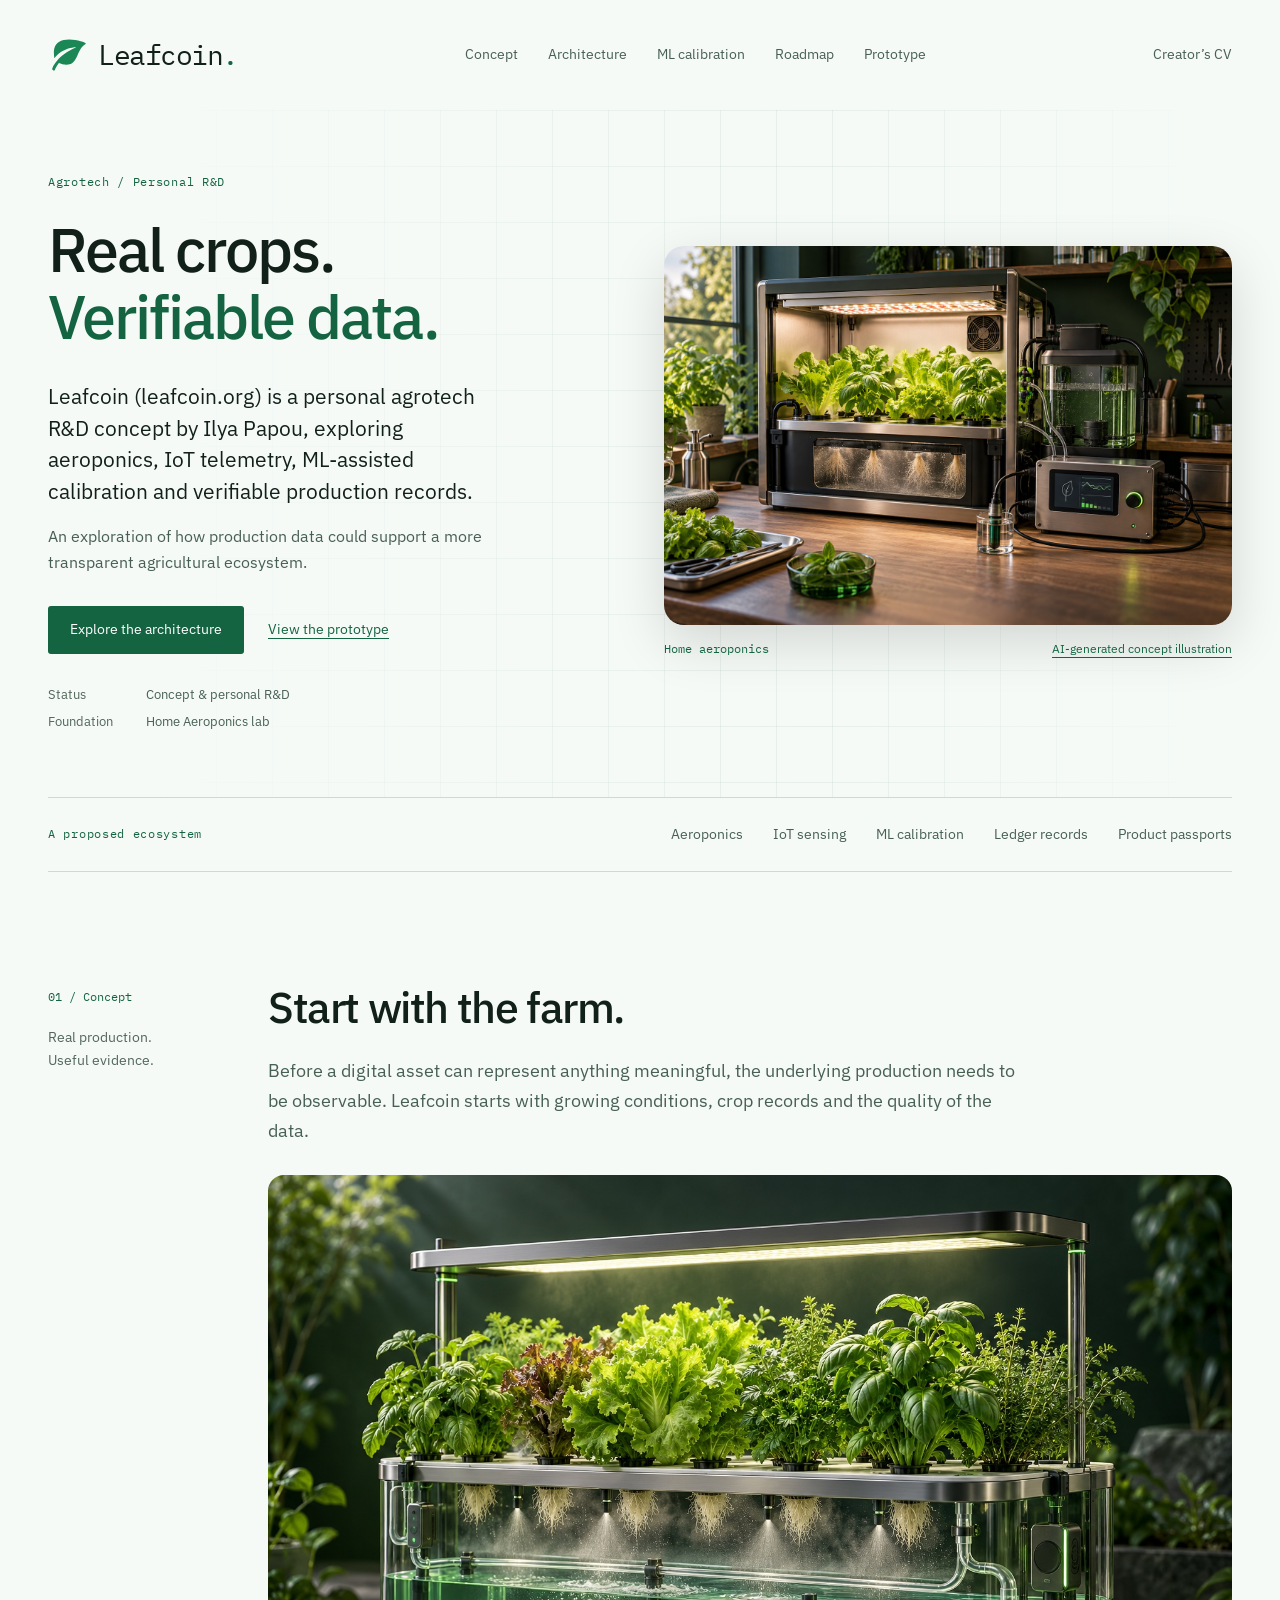
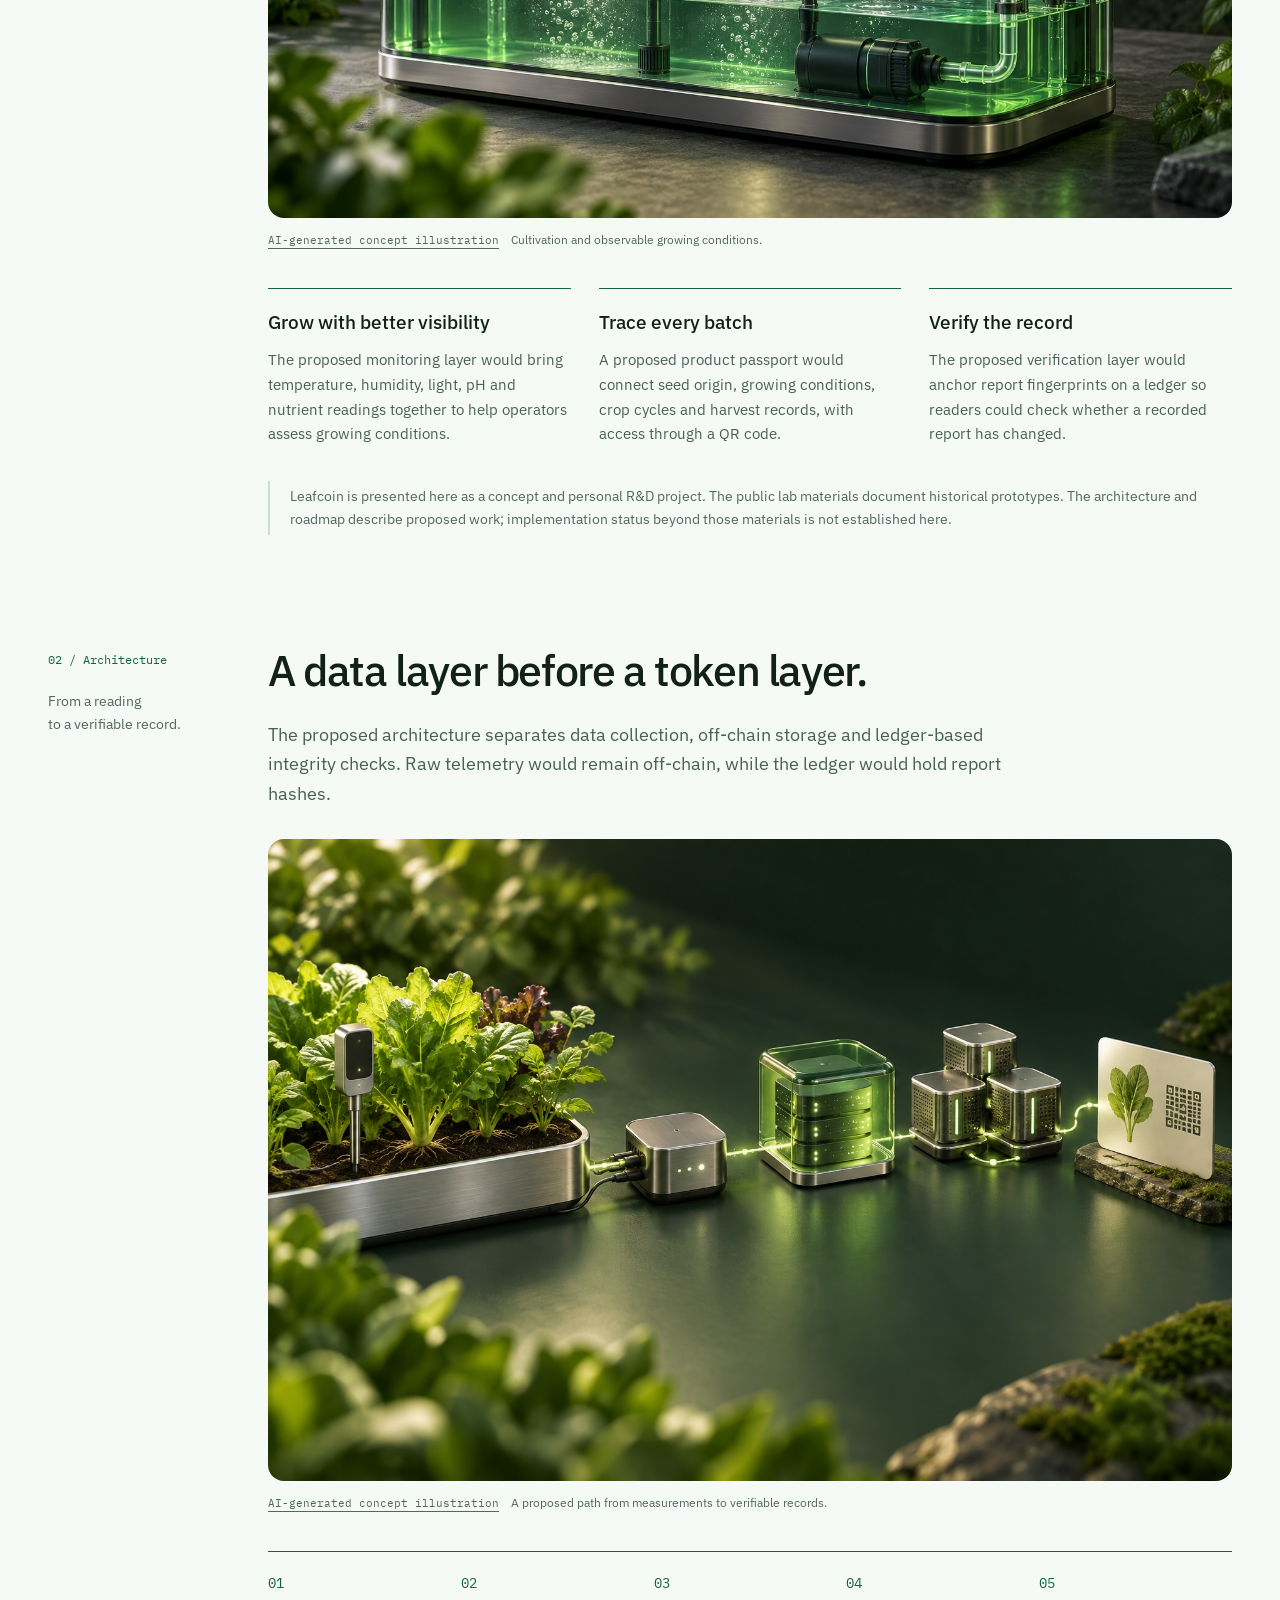
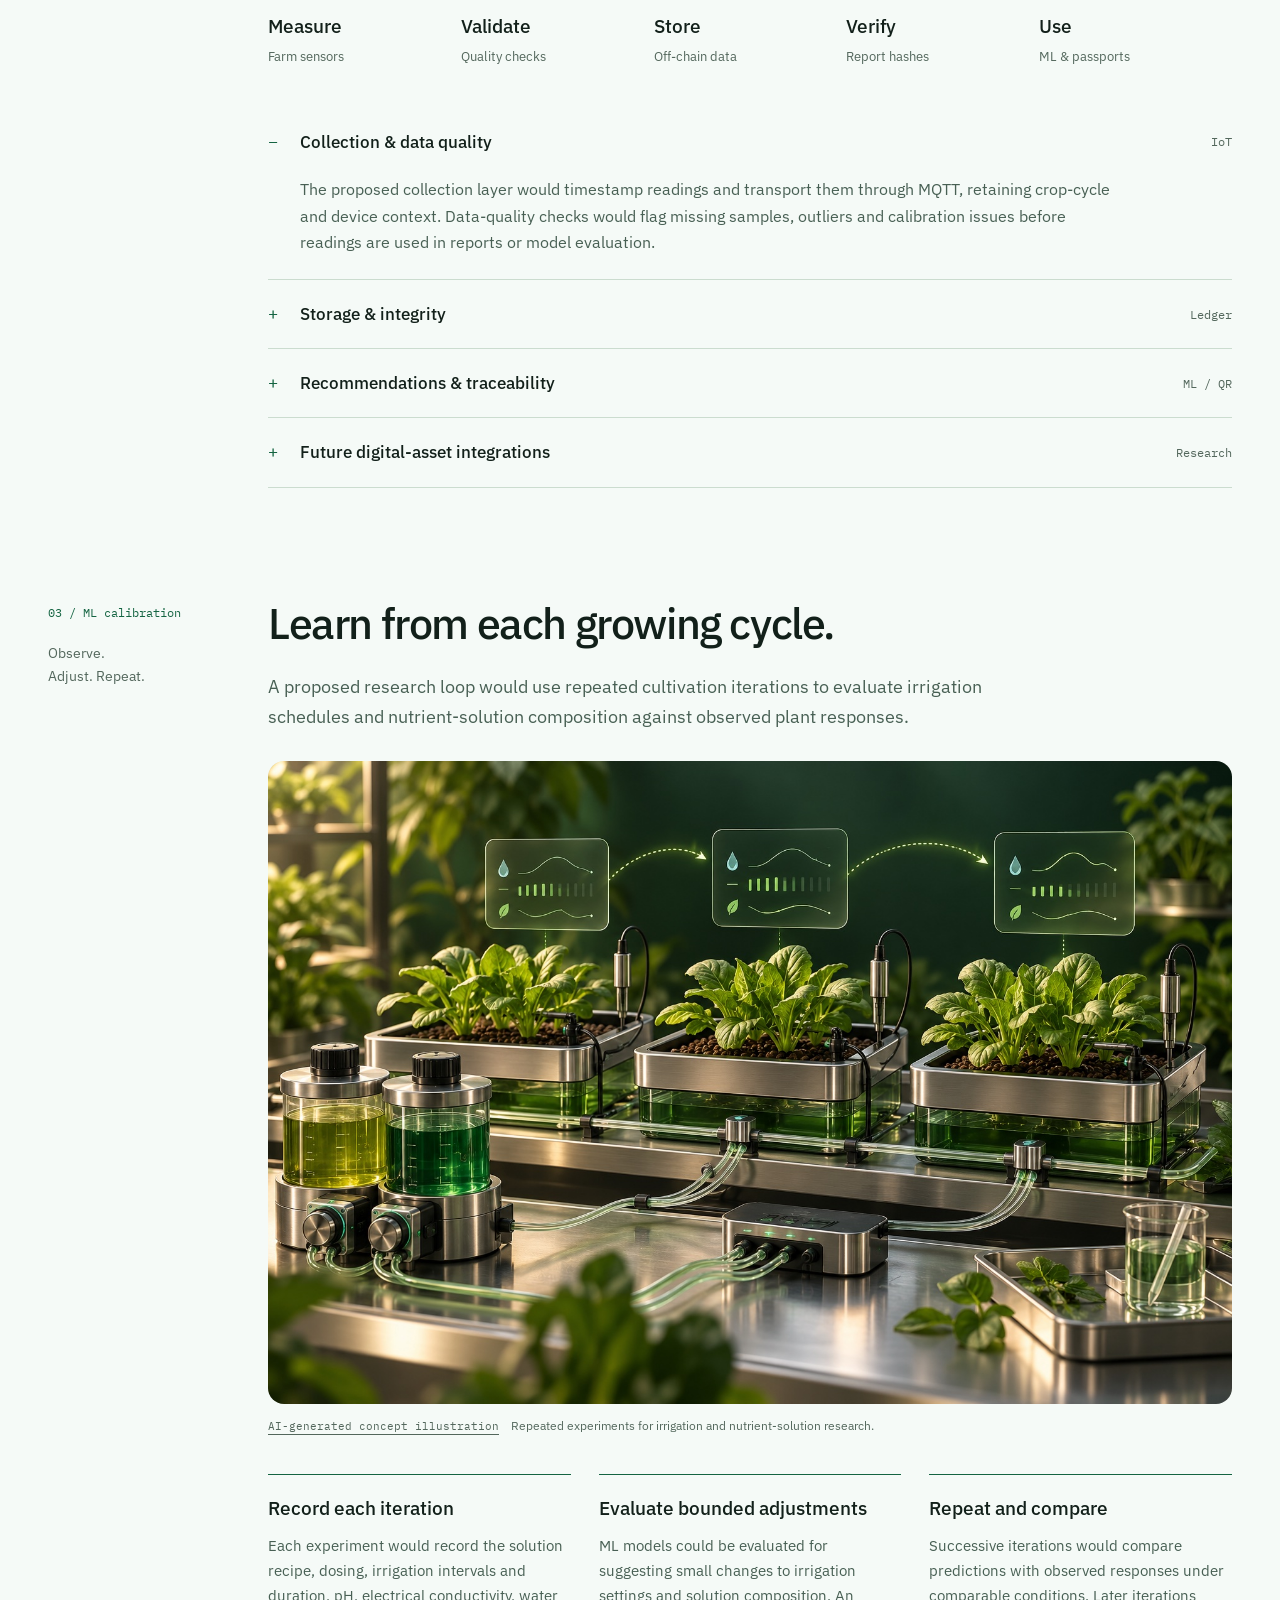
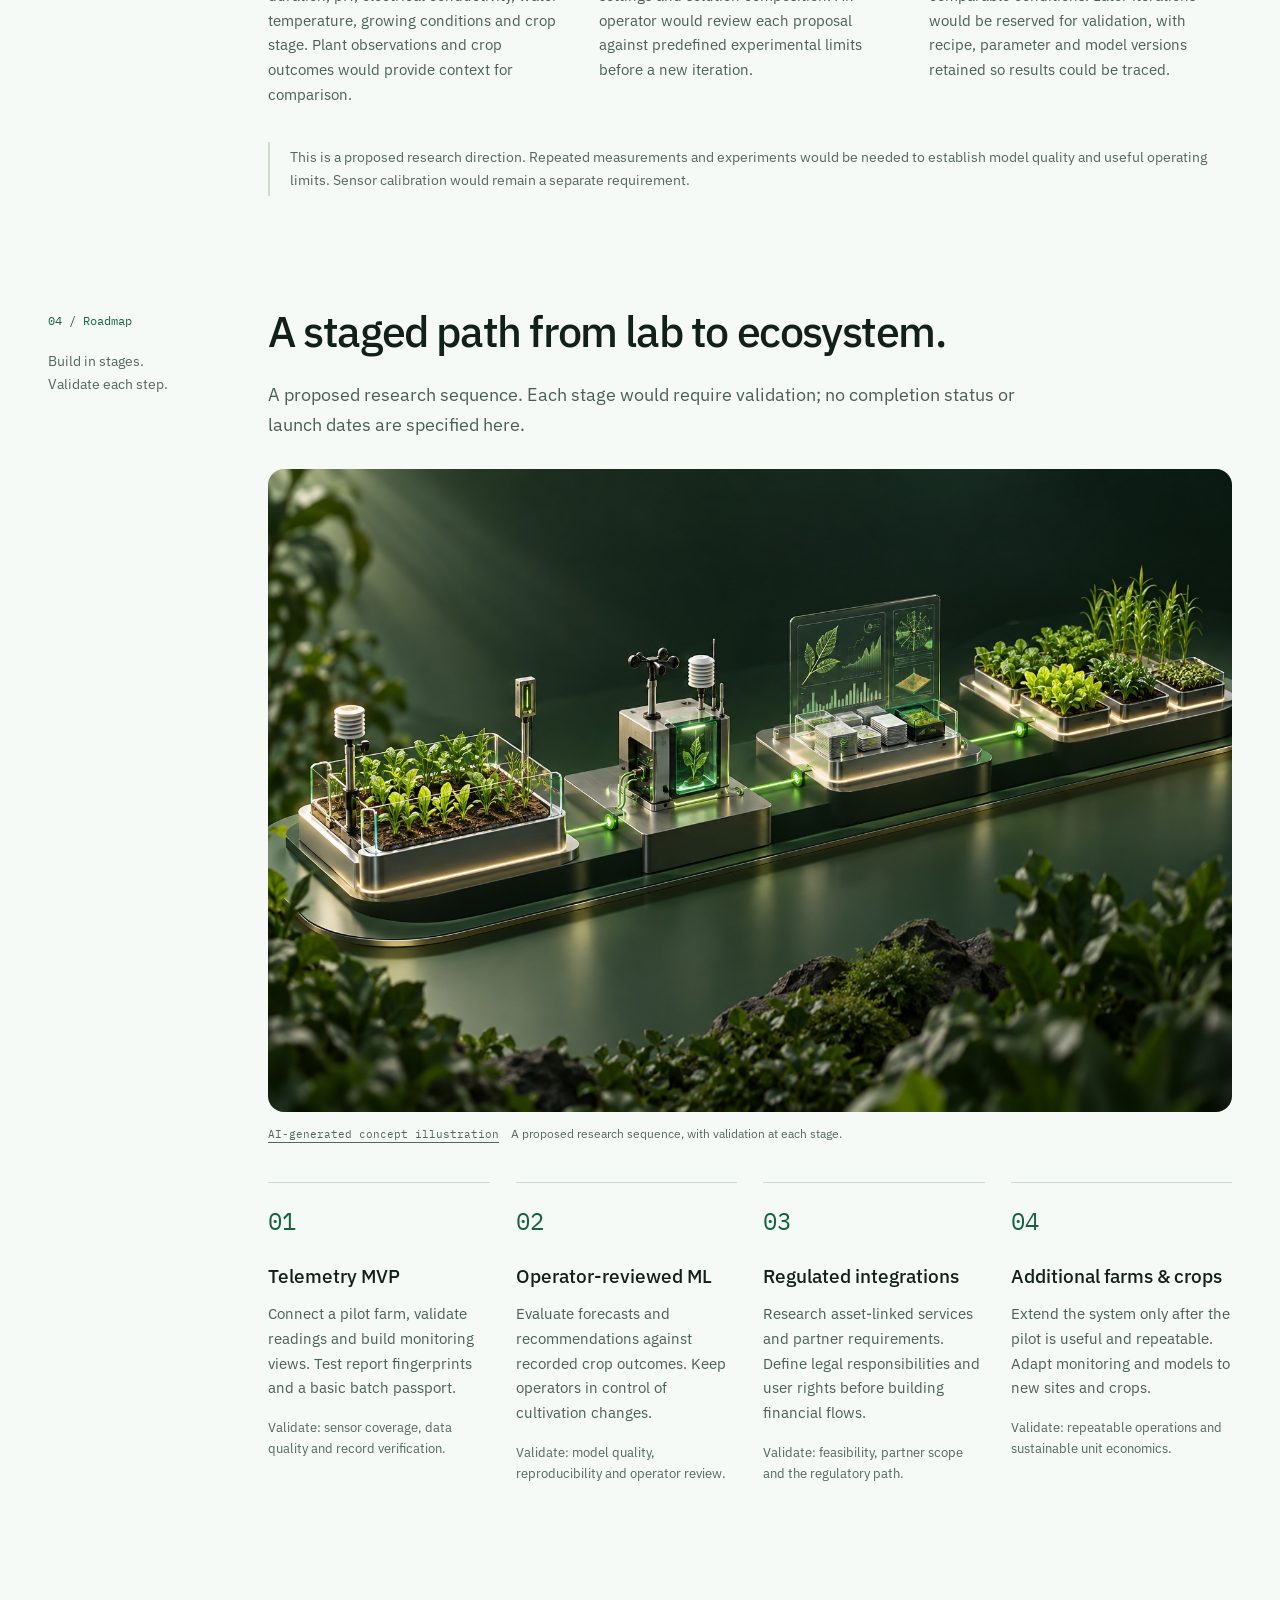
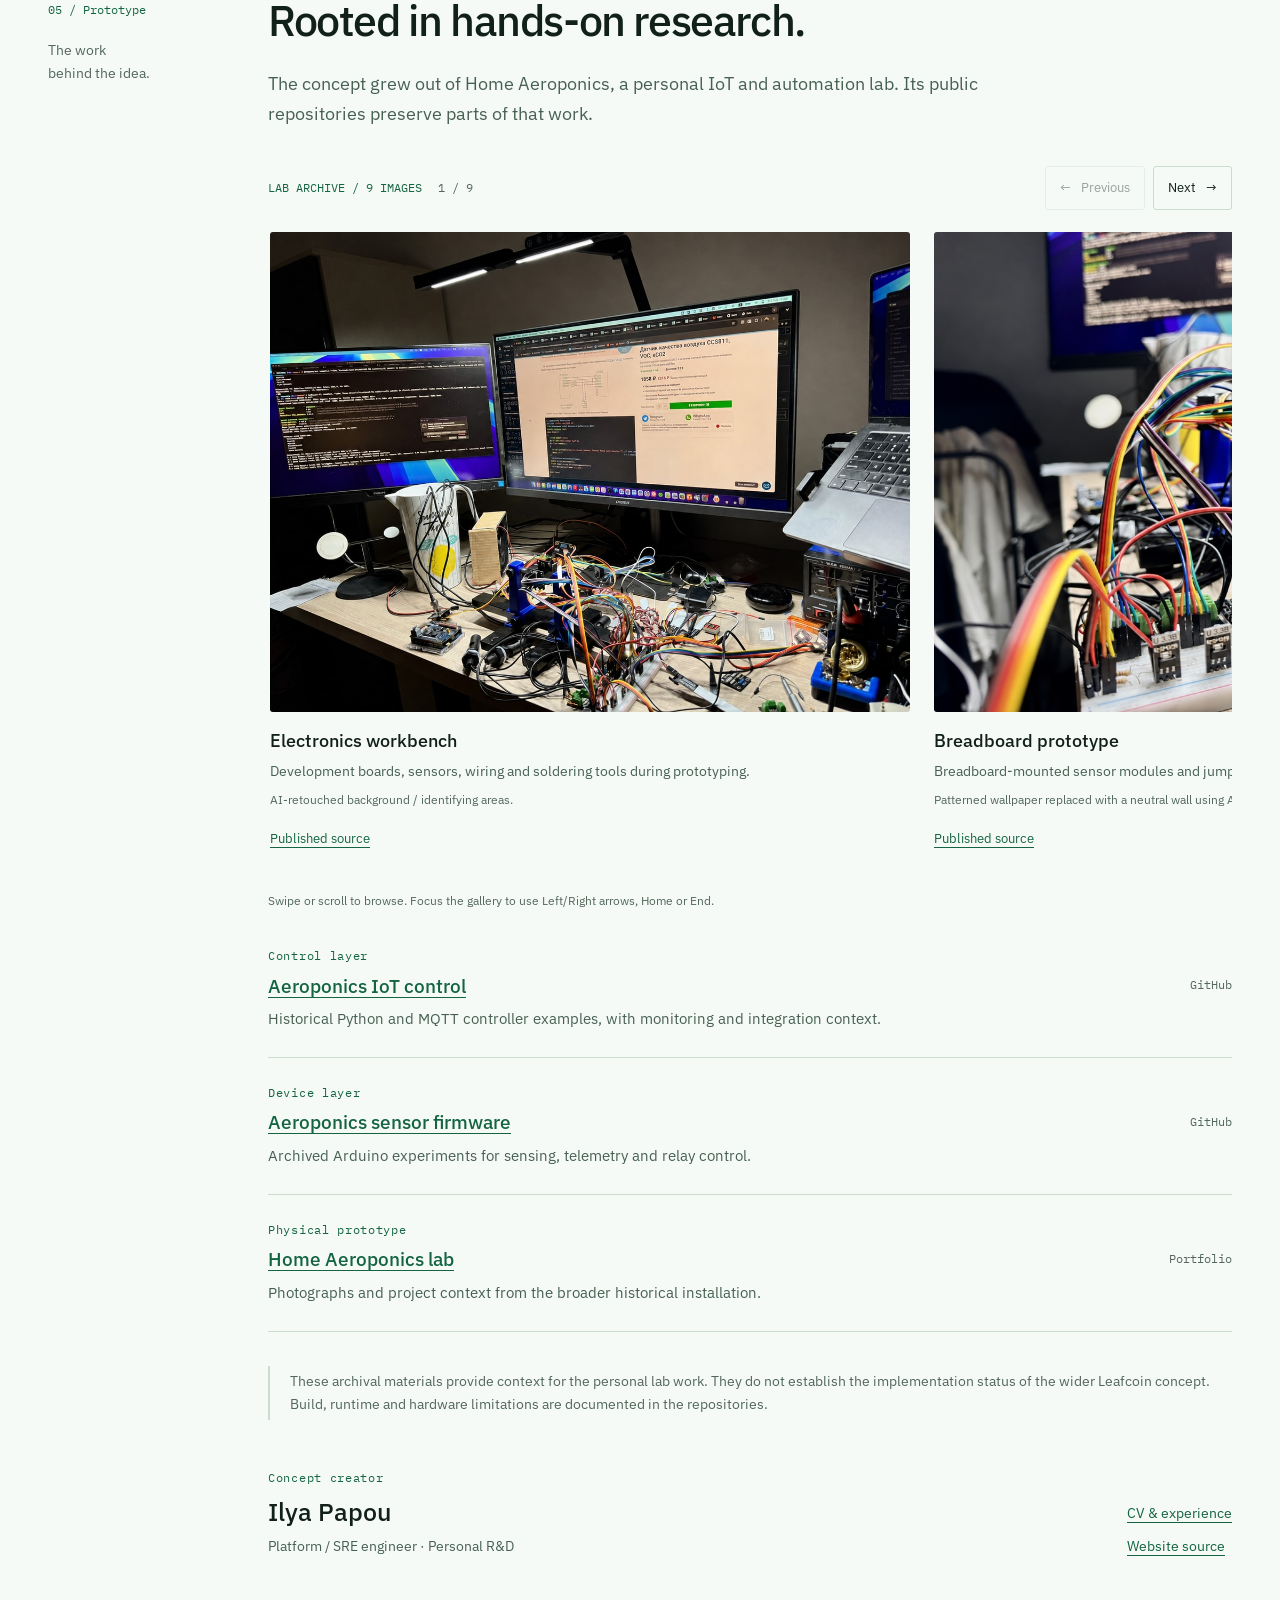
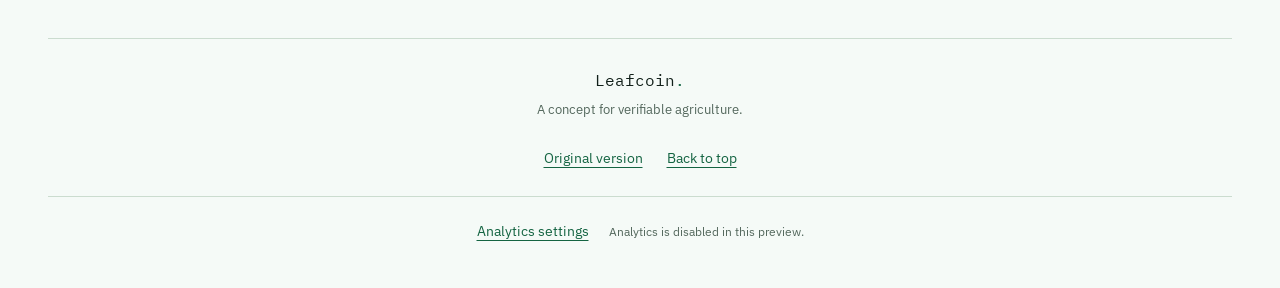
==== index.html @ 9b8a3612 "Clarify Leafcoin concept identity across site and metadata" ====
<!doctype html>
<html lang="en">
<head>
  <meta charset="utf-8">
  <meta name="viewport" content="width=device-width, initial-scale=1">
  <title>Leafcoin — A concept for verifiable agriculture</title>
  <meta name="description" content="Leafcoin (leafcoin.org) is a personal agrotech R&amp;D concept by Ilya Papou, exploring aeroponics, IoT telemetry, ML-assisted calibration and verifiable production records.">
  <meta name="author" content="Ilya Papou">
  <meta name="robots" content="index, follow, max-image-preview:large">
  <meta name="color-scheme" content="light dark">
  <meta name="theme-color" content="#f5faf7" media="(prefers-color-scheme: light)">
  <meta name="theme-color" content="#081411" media="(prefers-color-scheme: dark)">
  <meta property="og:type" content="website">
  <meta property="og:site_name" content="Leafcoin">
  <meta property="og:locale" content="en_US">
  <meta property="og:title" content="Leafcoin — A concept for verifiable agriculture">
  <meta property="og:description" content="Leafcoin (leafcoin.org) is a personal agrotech R&amp;D concept by Ilya Papou, exploring aeroponics, IoT telemetry, ML-assisted calibration and verifiable production records.">
  <meta property="og:url" content="https://leafcoin.org/">
  <meta property="og:image" content="https://leafcoin.org/assets/images/hero-home-lab.jpg">
  <meta property="og:image:type" content="image/jpeg">
  <meta property="og:image:width" content="1536">
  <meta property="og:image:height" content="1024">
  <meta property="og:image:alt" content="AI-generated concept illustration of a compact home aeroponics lab with plants, grow lighting, a nutrient reservoir and a controller.">
  <meta name="twitter:card" content="summary_large_image">
  <meta name="twitter:title" content="Leafcoin — A concept for verifiable agriculture">
  <meta name="twitter:description" content="Leafcoin (leafcoin.org) is a personal agrotech R&amp;D concept by Ilya Papou, exploring aeroponics, IoT telemetry, ML-assisted calibration and verifiable production records.">
  <meta name="twitter:image" content="https://leafcoin.org/assets/images/hero-home-lab.jpg">
  <meta name="twitter:image:alt" content="AI-generated concept illustration of a compact home aeroponics lab with plants, grow lighting, a nutrient reservoir and a controller.">
  <link rel="canonical" href="https://leafcoin.org/">
  <link rel="describedby" href="llms.txt" type="text/plain" title="Leafcoin concept overview">
  <link rel="alternate" href="index.md" type="text/markdown" title="Leafcoin full concept in Markdown">
  <link rel="describedby" href="concept.jsonld" type="application/ld+json" title="Leafcoin concept and source relationships">
  <link rel="icon" href="assets/favicon.svg?v=4" type="image/svg+xml" sizes="any">
  <link rel="icon" href="favicon.ico" type="image/x-icon" sizes="16x16 32x32 48x48 96x96">
  <link rel="icon" href="assets/favicon-96.png" type="image/png" sizes="96x96">
  <link rel="apple-touch-icon" href="assets/ios_ligth_leafcoin.png">
  <link rel="preload" href="assets/fonts/ibm-plex-sans.ttf" as="font" type="font/ttf" crossorigin>
  <link rel="stylesheet" href="styles.css?v=20260930-footer-center">
  <link rel="stylesheet" href="gallery.css">
  <link rel="stylesheet" href="section-illustrations.css">
  <link rel="stylesheet" href="analytics-ui.css?v=20260930-footer-center">
  <script src="site.js?v=20260930-menu2" defer></script>
  <script src="gallery.js" defer></script>
  <script src="analytics.js?v=20261004-regional-analytics" defer></script>
  <script type="application/ld+json">
    {
      "@context": "https://schema.org",
      "@graph": [
        {
          "@type": "WebSite",
          "@id": "https://leafcoin.org/#website",
          "url": "https://leafcoin.org/",
          "name": "Leafcoin",
          "inLanguage": "en",
          "creator": {"@id": "https://papou.work/#person"}
        },
        {
          "@type": "CreativeWork",
          "@id": "https://leafcoin.org/#concept",
          "name": "Leafcoin — A concept for verifiable agriculture",
          "description": "Leafcoin (leafcoin.org) is a personal agrotech R&D concept by Ilya Papou, exploring aeroponics, IoT telemetry, ML-assisted calibration and verifiable production records. Besu with QBFT is being considered for a permissioned EVM network in the proposed architecture.",
          "creativeWorkStatus": "Concept / personal R&D",
          "url": "https://leafcoin.org/",
          "inLanguage": "en",
          "isPartOf": {"@id": "https://leafcoin.org/#website"},
          "creator": {"@id": "https://papou.work/#person"},
          "subjectOf": [
            {"@type": "WebPage", "url": "https://papou.work/portfolio.html#home"}
          ]
        },
        {
          "@type": "Person",
          "@id": "https://papou.work/#person",
          "name": "Ilya Papou",
          "url": "https://papou.work/",
          "sameAs": ["https://github.com/pilprod", "https://www.linkedin.com/in/pilprod/"]
        }
      ]
    }
  </script>
</head>
<body>
  <a class="skip-link" href="#main">Skip to content</a>
  <header class="site-toolbar">
    <a class="site-brand" href="./" aria-label="Leafcoin — Home"><img src="assets/leafcoin_revert.svg" width="36" height="36" alt="" aria-hidden="true">Leafcoin<span aria-hidden="true">.</span></a>
    <button class="menu-toggle" type="button" aria-controls="site-menu" aria-expanded="false" aria-label="Open menu">
      <span class="menu-toggle-label">Menu</span>
      <span class="menu-toggle-icon" aria-hidden="true"><span></span><span></span><span></span></span>
    </button>
    <div class="toolbar-links" id="site-menu">
      <nav aria-label="Main navigation">
        <a href="#concept">Concept</a>
        <a href="#architecture">Architecture</a>
        <a href="#calibration">ML calibration</a>
        <a href="#roadmap">Roadmap</a>
        <a href="#prototype">Prototype</a>
      </nav>
      <a class="creator-link" href="https://papou.work/">Creator’s CV</a>
    </div>
  </header>

  <main id="main" class="document">
    <section class="hero" aria-labelledby="hero-title">
      <div class="hero-copy">
        <p class="eyebrow">Agrotech / Personal R&amp;D</p>
        <h1 id="hero-title">Real crops.<br><span>Verifiable data.</span></h1>
        <p class="hero-description">Leafcoin (leafcoin.org) is a personal agrotech R&amp;D concept by Ilya Papou, exploring aeroponics, IoT telemetry, ML-assisted calibration and verifiable production records.</p>
        <p class="hero-context">An exploration of how production data could support a more transparent agricultural ecosystem.</p>
        <div class="hero-links">
          <a class="primary-link" href="#architecture">Explore the architecture</a>
          <a class="text-link" href="#prototype">View the prototype</a>
        </div>
        <dl class="project-meta">
          <div><dt>Status</dt><dd>Concept &amp; personal R&amp;D</dd></div>
          <div><dt>Foundation</dt><dd>Home Aeroponics lab</dd></div>
        </dl>
      </div>
      <figure class="hero-figure">
        <img src="assets/images/hero-home-lab.jpg" width="1536" height="1024" fetchpriority="high" decoding="async" alt="AI-generated concept illustration of a compact home aeroponics lab with plants, grow lighting, a nutrient reservoir and a controller.">
        <figcaption><span class="photo-label">Home aeroponics</span><span><a href="docs/generated-illustrations.md#hero">AI-generated concept illustration</a></span></figcaption>
      </figure>
    </section>

    <div class="research-layers" aria-label="Proposed ecosystem layers"><span class="eyebrow">A proposed ecosystem</span><ul><li>Aeroponics</li><li>IoT sensing</li><li>ML calibration</li><li>Ledger records</li><li>Product passports</li></ul></div>

    <section id="concept" class="content-section" aria-labelledby="concept-title">
      <div class="section-label"><span>01 / Concept</span><p>Real production.<br>Useful evidence.</p></div>
      <div class="section-content">
        <h2 id="concept-title">Start with the farm.</h2>
        <p class="section-intro">Before a digital asset can represent anything meaningful, the underlying production needs to be observable. Leafcoin starts with growing conditions, crop records and the quality of the data.</p>
        <figure class="section-illustration">
          <img src="assets/images/section-concept.jpg" width="1536" height="1024" loading="lazy" decoding="async" alt="AI-generated concept illustration of an aeroponic growing module with leafy plants, a mist chamber, reservoir, pump and sensors.">
          <figcaption><a class="section-illustration-label" href="docs/generated-illustrations.md#concept">AI-generated concept illustration</a><span>Cultivation and observable growing conditions.</span></figcaption>
        </figure>
        <div class="principles">
          <article><h3>Grow with better visibility</h3><p>The proposed monitoring layer would bring temperature, humidity, light, pH and nutrient readings together to help operators assess growing conditions.</p></article>
          <article><h3>Trace every batch</h3><p>A proposed product passport would connect seed origin, growing conditions, crop cycles and harvest records, with access through a QR code.</p></article>
          <article><h3>Verify the record</h3><p>The proposed verification layer would anchor report fingerprints on a ledger so readers could check whether a recorded report has changed.</p></article>
        </div>
        <p class="scope-note">Leafcoin is presented here as a concept and personal R&amp;D project. The public lab materials document historical prototypes. The architecture and roadmap describe proposed work; implementation status beyond those materials is not established here.</p>
      </div>
    </section>

    <section id="architecture" class="content-section" aria-labelledby="architecture-title">
      <div class="section-label"><span>02 / Architecture</span><p>From a reading<br>to a verifiable record.</p></div>
      <div class="section-content">
        <h2 id="architecture-title">A data layer before a token layer.</h2>
        <p class="section-intro">The proposed architecture separates data collection, off-chain storage and ledger-based integrity checks. Raw telemetry would remain off-chain, while the ledger would hold report hashes.</p>
        <figure class="section-illustration">
          <img src="assets/images/section-architecture.jpg" width="1536" height="1024" loading="lazy" decoding="async" alt="AI-generated concept illustration linking crop sensors, a gateway, off-chain storage, ledger modules and a batch passport.">
          <figcaption><a class="section-illustration-label" href="docs/generated-illustrations.md#architecture">AI-generated concept illustration</a><span>A proposed path from measurements to verifiable records.</span></figcaption>
        </figure>
        <ol class="data-flow" aria-label="Proposed data flow">
          <li><span>01</span><strong>Measure</strong><small>Farm sensors</small></li>
          <li><span>02</span><strong>Validate</strong><small>Quality checks</small></li>
          <li><span>03</span><strong>Store</strong><small>Off-chain data</small></li>
          <li><span>04</span><strong>Verify</strong><small>Report hashes</small></li>
          <li><span>05</span><strong>Use</strong><small>ML &amp; passports</small></li>
        </ol>
        <div class="architecture-details">
          <details open>
            <summary><span>Collection &amp; data quality</span><span class="detail-category">IoT</span></summary>
            <div class="detail-copy"><p>The proposed collection layer would timestamp readings and transport them through MQTT, retaining crop-cycle and device context. Data-quality checks would flag missing samples, outliers and calibration issues before readings are used in reports or model evaluation.</p></div>
          </details>
          <details>
            <summary><span>Storage &amp; integrity</span><span class="detail-category">Ledger</span></summary>
            <div class="detail-copy"><p>The proposed design would store raw telemetry off-chain in an access-controlled repository and record report hashes on a ledger. A matching hash can indicate that a report has not changed since it was recorded; it does not establish the accuracy of the underlying sensor readings.</p><p>Besu with QBFT consensus is being considered as an option for a permissioned EVM network. Network membership, validator governance, operation and verification design would require evaluation.</p><p>Permissioning and consensus do not by themselves guarantee transaction confidentiality. Data visibility, access controls and any confidentiality mechanism would require separate design and validation.</p></div>
          </details>
          <details>
            <summary><span>Recommendations &amp; traceability</span><span class="detail-category">ML / QR</span></summary>
            <div class="detail-copy"><p>The research direction includes evaluating ML models for forecasts and cultivation recommendations using validated data, with operator review before any cultivation changes. Dataset and model versioning would support investigation of recommendations.</p><p>A proposed batch passport would bring together seed origin, growing conditions, nutrient records, crop-cycle dates and harvest history. Which records could be shared, and with whom, would depend on access rules defined and validated for the implementation.</p></div>
          </details>
          <details>
            <summary><span>Future digital-asset integrations</span><span class="detail-category">Research</span></summary>
            <div class="detail-copy"><p>The concept explores whether verifiable production records could support asset-linked services. Token design, asset rights, custody, valuation and redemption are research questions.</p><p>The feasibility of any financial integration would require evaluation of applicable rules, responsibilities and any necessary authorisations. Partnership, investment and approval status are not established by the materials presented here.</p></div>
          </details>
        </div>
      </div>
    </section>

    <section id="calibration" class="content-section" aria-labelledby="calibration-title">
      <div class="section-label"><span>03 / ML calibration</span><p>Observe.<br>Adjust. Repeat.</p></div>
      <div class="section-content">
        <h2 id="calibration-title">Learn from each growing cycle.</h2>
        <p class="section-intro">A proposed research loop would use repeated cultivation iterations to evaluate irrigation schedules and nutrient-solution composition against observed plant responses.</p>
        <figure class="section-illustration">
          <img src="assets/images/section-calibration.jpg" width="1536" height="1024" loading="lazy" decoding="async" alt="AI-generated concept illustration of three comparable cultivation experiments with irrigation equipment, nutrient dosing reservoirs and sensing probes.">
          <figcaption><a class="section-illustration-label" href="docs/generated-illustrations.md#calibration">AI-generated concept illustration</a><span>Repeated experiments for irrigation and nutrient-solution research.</span></figcaption>
        </figure>
        <div class="principles">
          <article><h3>Record each iteration</h3><p>Each experiment would record the solution recipe, dosing, irrigation intervals and duration, pH, electrical conductivity, water temperature, growing conditions and crop stage. Plant observations and crop outcomes would provide context for comparison.</p></article>
          <article><h3>Evaluate bounded adjustments</h3><p>ML models could be evaluated for suggesting small changes to irrigation settings and solution composition. An operator would review each proposal against predefined experimental limits before a new iteration.</p></article>
          <article><h3>Repeat and compare</h3><p>Successive iterations would compare predictions with observed responses under comparable conditions. Later iterations would be reserved for validation, with recipe, parameter and model versions retained so results could be traced.</p></article>
        </div>
        <p class="scope-note">This is a proposed research direction. Repeated measurements and experiments would be needed to establish model quality and useful operating limits. Sensor calibration would remain a separate requirement.</p>
      </div>
    </section>

    <section id="roadmap" class="content-section" aria-labelledby="roadmap-title">
      <div class="section-label"><span>04 / Roadmap</span><p>Build in stages.<br>Validate each step.</p></div>
      <div class="section-content">
        <h2 id="roadmap-title">A staged path from lab to ecosystem.</h2>
        <p class="section-intro">A proposed research sequence. Each stage would require validation; no completion status or launch dates are specified here.</p>
        <figure class="section-illustration">
          <img src="assets/images/section-roadmap.jpg" width="1536" height="1024" loading="lazy" decoding="async" alt="AI-generated concept illustration of four connected research stages combining crops, sensing, evaluation and additional growing modules.">
          <figcaption><a class="section-illustration-label" href="docs/generated-illustrations.md#roadmap">AI-generated concept illustration</a><span>A proposed research sequence, with validation at each stage.</span></figcaption>
        </figure>
        <ol class="roadmap">
          <li><span class="phase-number">01</span><div><h3>Telemetry MVP</h3><p>Connect a pilot farm, validate readings and build monitoring views. Test report fingerprints and a basic batch passport.</p><p class="phase-check">Validate: sensor coverage, data quality and record verification.</p></div></li>
          <li><span class="phase-number">02</span><div><h3>Operator-reviewed ML</h3><p>Evaluate forecasts and recommendations against recorded crop outcomes. Keep operators in control of cultivation changes.</p><p class="phase-check">Validate: model quality, reproducibility and operator review.</p></div></li>
          <li><span class="phase-number">03</span><div><h3>Regulated integrations</h3><p>Research asset-linked services and partner requirements. Define legal responsibilities and user rights before building financial flows.</p><p class="phase-check">Validate: feasibility, partner scope and the regulatory path.</p></div></li>
          <li><span class="phase-number">04</span><div><h3>Additional farms &amp; crops</h3><p>Extend the system only after the pilot is useful and repeatable. Adapt monitoring and models to new sites and crops.</p><p class="phase-check">Validate: repeatable operations and sustainable unit economics.</p></div></li>
        </ol>
      </div>
    </section>

    <section id="prototype" class="content-section prototype-section" aria-labelledby="prototype-title">
      <div class="section-label"><span>05 / Prototype</span><p>The work<br>behind the idea.</p></div>
      <div class="section-content">
        <h2 id="prototype-title">Rooted in hands-on research.</h2>
        <p class="section-intro">The concept grew out of Home Aeroponics, a personal IoT and automation lab. Its public repositories preserve parts of that work.</p>
        <div class="evidence-gallery" data-lab-gallery role="region" aria-roledescription="carousel" aria-label="Aeroponics lab photographs">
          <div class="gallery-toolbar">
            <div class="gallery-meta">
              <p class="gallery-kicker">LAB ARCHIVE / 9 IMAGES</p>
              <p class="gallery-count" data-gallery-counter role="status" aria-live="polite" aria-atomic="true">1 / 9</p>
            </div>
            <div class="gallery-controls" data-gallery-controls hidden>
              <button class="gallery-control" type="button" data-gallery-previous aria-controls="lab-gallery-track" aria-label="Previous lab photograph"><span aria-hidden="true">←</span> Previous</button>
              <button class="gallery-control" type="button" data-gallery-next aria-controls="lab-gallery-track" aria-label="Next lab photograph">Next <span aria-hidden="true">→</span></button>
            </div>
          </div>
          <ol class="gallery-track" id="lab-gallery-track" data-gallery-track tabindex="0" aria-label="Lab image gallery" aria-describedby="lab-gallery-help">
            <li class="gallery-slide" data-gallery-slide aria-label="1 of 9: Electronics workbench">
              <figure aria-labelledby="lab-photo-electronics-workbench">
                <a class="gallery-media" href="assets/images/electronics-workbench.jpg" aria-label="Open full image: Electronics workbench">
                  <img src="assets/images/electronics-workbench.jpg" width="1200" height="900" loading="lazy" decoding="async" alt="Development boards, sensors, wiring and soldering tools during prototyping.">
                </a>
                <figcaption>
                  <h3 id="lab-photo-electronics-workbench">Electronics workbench</h3>
                  <p>Development boards, sensors, wiring and soldering tools during prototyping.</p>
                  <small class="gallery-retouch">AI-retouched background / identifying areas.</small>
                  <a class="gallery-source" href="https://github.com/pilprod/aeroponics-iot-control/blob/9057bcd017df480416863801cf507760f6c2b6da/docs/images/electronics-workbench.jpg">Published source</a>
                </figcaption>
              </figure>
            </li>
            <li class="gallery-slide" data-gallery-slide aria-label="2 of 9: Breadboard prototype">
              <figure aria-labelledby="lab-photo-breadboard-prototype">
                <a class="gallery-media" href="assets/images/breadboard-prototype-privacy-20260909.jpg" aria-label="Open full image: Breadboard prototype">
                  <img src="assets/images/breadboard-prototype-privacy-20260909.jpg" width="1024" height="768" loading="lazy" decoding="async" alt="Breadboard-mounted sensor modules and jumper wiring during controller prototyping.">
                </a>
                <figcaption>
                  <h3 id="lab-photo-breadboard-prototype">Breadboard prototype</h3>
                  <p>Breadboard-mounted sensor modules and jumper wiring during controller prototyping.</p>
                  <small class="gallery-retouch">Patterned wallpaper replaced with a neutral wall using AI assistance for privacy.</small>
                  <a class="gallery-source" href="https://github.com/pilprod/aeroponics-iot-control/blob/83f7e6a2a1ab138aa541010033e774c1c7a1783b/docs/images/breadboard-prototype-privacy-20260909.jpg">Published source</a>
                </figcaption>
              </figure>
            </li>
            <li class="gallery-slide" data-gallery-slide aria-label="3 of 9: Power shield">
              <figure aria-labelledby="lab-photo-power-shield">
                <a class="gallery-media gallery-media--portrait" href="assets/images/power-shield.jpg" aria-label="Open full image: Power shield" style="--gallery-image: url('assets/images/power-shield.jpg')">
                  <img src="assets/images/power-shield.jpg" width="1086" height="1448" loading="lazy" decoding="async" alt="A commercial power shield integrated into the electronics assembly.">
                </a>
                <figcaption>
                  <h3 id="lab-photo-power-shield">Power shield</h3>
                  <p>A commercial power shield integrated into the electronics assembly.</p>
                  <small class="gallery-retouch">AI-retouched background / identifying areas.</small>
                  <a class="gallery-source" href="https://github.com/pilprod/aeroponics-iot-control/blob/9057bcd017df480416863801cf507760f6c2b6da/docs/images/power-shield.jpg">Published source</a>
                </figcaption>
              </figure>
            </li>
            <li class="gallery-slide" data-gallery-slide aria-label="4 of 9: Lighting and ventilation">
              <figure aria-labelledby="lab-photo-lighting-ventilation">
                <a class="gallery-media gallery-media--portrait" href="assets/images/lighting-ventilation.jpg" aria-label="Open full image: Lighting and ventilation" style="--gallery-image: url('assets/images/lighting-ventilation.jpg')">
                  <img src="assets/images/lighting-ventilation.jpg" width="1086" height="1448" loading="lazy" decoding="async" alt="Suspended fixtures, ventilation equipment and wiring inside the enclosure.">
                </a>
                <figcaption>
                  <h3 id="lab-photo-lighting-ventilation">Lighting and ventilation</h3>
                  <p>Suspended fixtures, ventilation equipment and wiring inside the enclosure.</p>
                  <small class="gallery-retouch">AI-retouched background / identifying areas.</small>
                  <a class="gallery-source" href="https://github.com/pilprod/aeroponics-iot-control/blob/9057bcd017df480416863801cf507760f6c2b6da/docs/images/lighting-ventilation.jpg">Published source</a>
                </figcaption>
              </figure>
            </li>
            <li class="gallery-slide" data-gallery-slide aria-label="5 of 9: Home Assistant dashboard">
              <figure aria-labelledby="lab-photo-home-assistant-dashboard">
                <a class="gallery-media" href="assets/images/home-assistant-dashboard-privacy-20260909.jpg" aria-label="Open full image: Home Assistant dashboard">
                  <img src="assets/images/home-assistant-dashboard-privacy-20260909.jpg" width="1024" height="768" loading="lazy" decoding="async" alt="Climate and water measurements, lighting controls and device states.">
                </a>
                <figcaption>
                  <h3 id="lab-photo-home-assistant-dashboard">Home Assistant dashboard</h3>
                  <p>Climate and water measurements, lighting controls and device states.</p>
                  <small class="gallery-retouch">Patterned wallpaper replaced with a neutral wall using AI assistance for privacy.</small>
                  <a class="gallery-source" href="https://github.com/pilprod/aeroponics-iot-control/blob/994f20e27f54e8f3659731089f2d0208cead39c1/docs/images/home-assistant-dashboard-privacy-20260909.jpg">Published source</a>
                </figcaption>
              </figure>
            </li>
            <li class="gallery-slide" data-gallery-slide aria-label="6 of 9: Enclosure camera">
              <figure aria-labelledby="lab-photo-enclosure-camera">
                <a class="gallery-media gallery-media--portrait" href="assets/images/enclosure-camera.jpg" aria-label="Open full image: Enclosure camera" style="--gallery-image: url('assets/images/enclosure-camera.jpg')">
                  <img src="assets/images/enclosure-camera.jpg" width="1086" height="1448" loading="lazy" decoding="async" alt="Camera placement within the experimental installation.">
                </a>
                <figcaption>
                  <h3 id="lab-photo-enclosure-camera">Enclosure camera</h3>
                  <p>Camera placement within the experimental installation.</p>
                  <small class="gallery-retouch">AI-retouched background / identifying areas.</small>
                  <a class="gallery-source" href="https://github.com/pilprod/aeroponics-iot-control/blob/9057bcd017df480416863801cf507760f6c2b6da/docs/images/enclosure-camera.jpg">Published source</a>
                </figcaption>
              </figure>
            </li>
            <li class="gallery-slide" data-gallery-slide aria-label="7 of 9: Water system">
              <figure aria-labelledby="lab-photo-water-system">
                <a class="gallery-media gallery-media--portrait" href="assets/images/water-system.jpg" aria-label="Open full image: Water system" style="--gallery-image: url('assets/images/water-system.jpg')">
                  <img src="assets/images/water-system.jpg" width="1085" height="1450" loading="lazy" decoding="async" alt="Reservoirs, dosing pumps, valves, tubing and circulation plumbing.">
                </a>
                <figcaption>
                  <h3 id="lab-photo-water-system">Water system</h3>
                  <p>Reservoirs, dosing pumps, valves, tubing and circulation plumbing.</p>
                  <small class="gallery-retouch">AI-retouched background / identifying areas.</small>
                  <a class="gallery-source" href="https://github.com/pilprod/aeroponics-iot-control/blob/9057bcd017df480416863801cf507760f6c2b6da/docs/images/water-system.jpg">Published source</a>
                </figcaption>
              </figure>
            </li>
            <li class="gallery-slide" data-gallery-slide aria-label="8 of 9: Wiring and I/O diagram">
              <figure aria-labelledby="lab-photo-wiring-diagram">
                <a class="gallery-media gallery-media--diagram" href="assets/images/wiring-diagram.jpg" aria-label="Open full image: Wiring and I/O diagram">
                  <img src="assets/images/wiring-diagram.jpg" width="1024" height="768" loading="lazy" decoding="async" alt="Original component-connection drawing from system design.">
                </a>
                <figcaption>
                  <h3 id="lab-photo-wiring-diagram">Wiring and I/O diagram</h3>
                  <p>Original component-connection drawing from system design.</p>
                  <a class="gallery-source" href="https://github.com/pilprod/aeroponics-iot-control/blob/9057bcd017df480416863801cf507760f6c2b6da/docs/images/wiring-diagram.jpg">Published source</a>
                </figcaption>
              </figure>
            </li>
            <li class="gallery-slide" data-gallery-slide aria-label="9 of 9: Root chamber">
              <figure aria-labelledby="lab-photo-root-chamber">
                <a class="gallery-media gallery-media--portrait" href="assets/images/root-chamber-original-1536.jpg" aria-label="Open full image: Root chamber" style="--gallery-image: url('assets/images/root-chamber.webp')">
                  <img src="assets/images/root-chamber.webp" width="1536" height="2048" loading="lazy" decoding="async" alt="Suspended roots and internal tubing in the chamber.">
                </a>
                <figcaption>
                  <h3 id="lab-photo-root-chamber">Root chamber</h3>
                  <p>Suspended roots and internal tubing in the chamber.</p>
                  <a class="gallery-source" href="https://github.com/pilprod/aeroponics-iot-control/blob/7c0c97df694f764d4c7354408b18146c63ca5864/docs/images/root-chamber.jpg">Published source</a>
                </figcaption>
              </figure>
            </li>
          </ol>
          <p class="gallery-help" id="lab-gallery-help">Swipe or scroll to browse. Focus the gallery to use Left/Right arrows, Home or End.</p>
        </div>
        <div class="source-list">
          <article><div><p class="eyebrow">Control layer</p><h3><a href="https://github.com/pilprod/aeroponics-iot-control">Aeroponics IoT control</a></h3><p>Historical Python and MQTT controller examples, with monitoring and integration context.</p></div><span class="source-type">GitHub</span></article>
          <article><div><p class="eyebrow">Device layer</p><h3><a href="https://github.com/pilprod/aeroponics-sensor-firmware">Aeroponics sensor firmware</a></h3><p>Archived Arduino experiments for sensing, telemetry and relay control.</p></div><span class="source-type">GitHub</span></article>
          <article><div><p class="eyebrow">Physical prototype</p><h3><a href="https://papou.work/portfolio.html#home">Home Aeroponics lab</a></h3><p>Photographs and project context from the broader historical installation.</p></div><span class="source-type">Portfolio</span></article>
        </div>
        <p class="scope-note">These archival materials provide context for the personal lab work. They do not establish the implementation status of the wider Leafcoin concept. Build, runtime and hardware limitations are documented in the repositories.</p>
        <div class="creator"><div><p class="eyebrow">Concept creator</p><h3>Ilya Papou</h3><p>Platform / SRE engineer · Personal R&amp;D</p></div><div class="creator-links"><a href="https://papou.work/">CV &amp; experience</a><a href="https://github.com/pilprod/leafcoin">Website source</a></div></div>
      </div>
    </section>
  </main>
  <footer class="site-footer">
    <p>Leafcoin<span aria-hidden="true">.</span> <span class="footer-context">A concept for verifiable agriculture.</span></p>
    <nav class="footer-links" aria-label="Footer navigation">
      <a href="https://old.leafcoin.org/">Original version</a>
      <a href="#main">Back to top</a>
    </nav>
    <div id="analytics-tools" class="analytics-tools" hidden>
      <button id="analytics-settings" class="analytics-settings" type="button" aria-controls="analytics-consent" aria-expanded="false">Analytics settings</button>
      <span id="analytics-status" class="analytics-status" role="status" aria-live="polite">Google Analytics is off.</span>
    </div>
  </footer>
<section id="analytics-consent" class="analytics-consent" aria-label="Google Analytics settings" hidden>
  <p class="analytics-consent-label">Your choice</p>
  <h2>Allow Google Analytics?</h2>
  <p>Google Analytics uses cookies to measure visits. Outside the EU it starts automatically unless you decline. In the EU, or if your region cannot be determined, it stays off until you allow it. Your choice lasts 180 days and can be changed in Analytics settings at any time.</p>
  <p class="analytics-consent-note">On leafcoin.org, Cloudflare separately measures page performance without cookies, with EU visitors excluded. These buttons control Google Analytics.</p>
  <div class="analytics-consent-actions">
    <button id="analytics-decline" type="button">Decline Google Analytics</button>
    <button id="analytics-allow" type="button">Allow Google Analytics</button>
  </div>
</section>
</body>
</html>
---- styles.css ----
@font-face {
  font-family: "IBM Plex Sans";
  src: url("assets/fonts/ibm-plex-sans.ttf") format("truetype");
  font-style: normal;
  font-weight: 100 700;
  font-display: swap;
}
@font-face {
  font-family: "IBM Plex Mono";
  src: url("assets/fonts/ibm-plex-mono.ttf") format("truetype");
  font-style: normal;
  font-weight: 400;
  font-display: swap;
}
:root {
  color-scheme: light;
  --page: #f5faf7;
  --ink: #12201a;
  --text: #486054;
  --muted: #53675c;
  --accent: #146442;
  --surface: #e9f3ed;
  --line: #cbdccf;
  --primary: #146442;
  --on-primary: #fff;
  --focus: #315ef5;
  --grid: rgb(40 93 58 / 7%);
  font-family: "IBM Plex Sans", sans-serif;
  font-synthesis: none;
  text-rendering: optimizeLegibility;
  -webkit-font-smoothing: antialiased;
}
*, *::before, *::after { box-sizing: border-box; }
html { scroll-behavior: smooth; scroll-padding-top: 30px; }
body { margin: 0; background: var(--page); color: var(--text); font-size: 16px; line-height: 1.65; }
h1, h2, h3, p, figure, dl, dd, ol, ul { margin: 0; }
h1, h2, h3 { color: var(--ink); }
a { color: var(--accent); text-underline-offset: 4px; text-decoration-thickness: 1px; }
a:hover { color: var(--ink); }
a:focus-visible, summary:focus-visible { outline: 3px solid var(--focus); outline-offset: 5px; border-radius: 2px; }
a, summary { -webkit-tap-highlight-color: transparent; }
img { display: block; max-width: 100%; height: auto; }
.skip-link { position: fixed; top: 12px; left: 12px; z-index: 10; padding: 10px 18px; background: var(--page); transform: translateY(-160%); }
.skip-link:focus { transform: translateY(0); }
.site-toolbar, .document, .site-footer { width: min(100% - 96px, 1280px); margin: 0 auto; }
.site-toolbar { position: relative; min-height: 110px; display: flex; align-items: center; gap: 32px; }
.site-brand { display: inline-flex; align-items: center; color: var(--ink); font-family: "IBM Plex Mono", monospace; font-size: 28px; letter-spacing: -1.5px; text-decoration: none; white-space: nowrap; }
.site-brand img { width: 38px; height: 38px; margin-right: 12px; }
.site-brand span, .site-footer > p > span:first-child { color: var(--accent); }
.toolbar-links { display: flex; align-items: center; gap: 32px; flex: 1; min-width: 0; }
.menu-toggle { display: none; align-items: center; justify-content: center; gap: 10px; min-height: 44px; padding: 9px 12px; border: 1px solid var(--line); border-radius: 7px; background: transparent; color: var(--ink); font: inherit; font-size: 14px; line-height: 1; white-space: nowrap; cursor: pointer; -webkit-tap-highlight-color: transparent; }
.menu-toggle:hover { background: var(--surface); }
.menu-toggle:focus-visible { outline: 3px solid var(--focus); outline-offset: 4px; }
.menu-toggle-icon { display: grid; gap: 5px; width: 20px; }
.menu-toggle-icon > span { display: block; width: 20px; height: 2px; border-radius: 2px; background: currentColor; }
.is-menu-open .menu-toggle-icon > span:first-child { transform: translateY(7px) rotate(45deg); }
.is-menu-open .menu-toggle-icon > span:nth-child(2) { opacity: 0; }
.is-menu-open .menu-toggle-icon > span:last-child { transform: translateY(-7px) rotate(-45deg); }
.site-toolbar nav { display: flex; gap: 30px; flex: 1; justify-content: center; }
.site-toolbar nav a, .creator-link { font-size: 14px; color: var(--text); text-decoration: none; }
.site-toolbar nav a:hover, .creator-link:hover { color: var(--accent); text-decoration: underline; }
.creator-link { white-space: nowrap; }
.hero { position: relative; isolation: isolate; display: grid; grid-template-columns: repeat(2, minmax(0, 1fr)); align-items: center; gap: 48px; padding: 62px 0 64px; }
.hero::before { content: ""; position: absolute; z-index: -1; inset: 0; pointer-events: none; background-image: linear-gradient(var(--grid) 1px, transparent 1px), linear-gradient(90deg, var(--grid) 1px, transparent 1px); background-size: 56px 56px; mask-image: linear-gradient(90deg, transparent 5%, #000 65%, transparent); }
.eyebrow { color: var(--accent); font-family: "IBM Plex Mono", monospace; font-size: 12px; line-height: 1.7; letter-spacing: .7px; }
h1 { margin-top: 24px; font-size: clamp(52px, 4.8vw, 64px); font-weight: 500; line-height: 1.08; letter-spacing: -2px; }
h1 span { color: var(--accent); }
.hero h1 span { white-space: nowrap; }
.hero-description { margin-top: 32px; max-width: 470px; color: var(--ink); font-size: 21px; line-height: 1.5; }
.hero-context { margin-top: 16px; max-width: 460px; }
.hero-links { display: flex; align-items: center; flex-wrap: wrap; gap: 24px; margin-top: 30px; font-size: 14px; }
.primary-link { display: inline-flex; min-height: 48px; align-items: center; justify-content: center; padding: 10px 21px; background: var(--primary); color: var(--on-primary); text-decoration: none; border: 1px solid transparent; border-radius: 3px; }
.primary-link:hover { background: var(--ink); color: var(--page); }
.text-link { display: inline-flex; min-height: 48px; align-items: center; }
.project-meta { display: grid; gap: 6px; margin-top: 30px; font-size: 13px; }
.project-meta > div { display: grid; grid-template-columns: 88px minmax(0, 1fr); gap: 10px; }
.project-meta dt { color: var(--muted); }
.project-meta dd { color: var(--text); }
.hero-figure { align-self: center; min-width: 0; }
.hero-figure img { width: 100%; height: auto; aspect-ratio: 3 / 2; object-fit: contain; object-position: center; border-radius: 20px; box-shadow: 0 18px 54px rgb(0 0 0 / 14%); }
.hero-figure figcaption { display: flex; justify-content: space-between; gap: 16px; padding-top: 14px; font-size: 12px; line-height: 1.7; color: var(--muted); }
.photo-label { font-family: "IBM Plex Mono", monospace; color: var(--accent); }
.research-layers { display: flex; gap: 30px; justify-content: space-between; align-items: center; padding: 25px 0; border-top: 1px solid var(--line); border-bottom: 1px solid var(--line); }
.research-layers ul { list-style: none; padding: 0; display: flex; flex-wrap: wrap; gap: 18px 30px; color: var(--text); font-size: 14px; }
.content-section { display: grid; grid-template-columns: 160px minmax(0, 1fr); column-gap: 60px; padding-top: 110px; }
.section-label > span { color: var(--accent); font-family: "IBM Plex Mono", monospace; font-size: 12px; }
.section-label > p { margin-top: 18px; color: var(--muted); font-size: 14px; line-height: 1.65; }
h2 { max-width: 750px; font-size: clamp(30px, 3.4vw, 43px); font-weight: 500; line-height: 1.17; letter-spacing: -1.4px; }
h3 { font-size: 19px; font-weight: 500; line-height: 1.4; }
.section-intro { margin-top: 24px; max-width: 760px; font-size: 18px; }
.principles { display: grid; grid-template-columns: repeat(3, minmax(0, 1fr)); gap: 28px; margin-top: 38px; }
.principles article { padding-top: 20px; border-top: 1px solid var(--accent); }
.principles p { margin-top: 13px; font-size: 15px; }
.scope-note { margin-top: 34px; padding: 4px 0 4px 20px; border-left: 2px solid var(--line); color: var(--muted); font-size: 14px; line-height: 1.65; }
.data-flow { list-style: none; display: grid; grid-template-columns: repeat(5, minmax(0, 1fr)); padding: 0; margin-top: 38px; }
.data-flow li { position: relative; display: flex; flex-direction: column; gap: 4px; min-width: 0; padding: 20px 20px 20px 0; border-top: 1px solid var(--accent); }
.data-flow li > span { color: var(--accent); font-family: "IBM Plex Mono", monospace; font-size: 14px; margin-bottom: 12px; }
.data-flow strong { color: var(--ink); font-size: 19px; font-weight: 500; }
.data-flow small { color: var(--muted); font-size: 13px; line-height: 1.5; }
.architecture-details { margin-top: 22px; }
.architecture-details details { border-bottom: 1px solid var(--line); }
.architecture-details summary { display: flex; align-items: center; gap: 14px; padding: 20px 0; color: var(--ink); list-style: none; cursor: pointer; font-size: 17px; font-weight: 500; }
.architecture-details summary::-webkit-details-marker { display: none; }
.architecture-details summary::before { content: "+"; flex: 0 0 18px; color: var(--accent); font-family: "IBM Plex Mono", monospace; font-weight: 400; }
.architecture-details details[open] summary::before { content: "−"; }
.detail-category { margin-left: auto; color: var(--muted); font-family: "IBM Plex Mono", monospace; font-size: 12px; font-weight: 400; }
.detail-copy { max-width: 850px; padding: 0 0 24px 32px; }
.detail-copy p + p { margin-top: 12px; }
.roadmap { display: grid; grid-template-columns: repeat(4, minmax(0, 1fr)); gap: 26px; margin-top: 38px; padding: 0; list-style: none; }
.roadmap li { min-width: 0; padding-top: 19px; border-top: 1px solid var(--line); }
.phase-number { display: block; color: var(--accent); font-family: "IBM Plex Mono", monospace; font-size: 24px; margin-bottom: 22px; }
.roadmap li p { margin-top: 12px; font-size: 15px; }
.roadmap .phase-check { margin-top: 16px; font-size: 13px; color: var(--muted); }
.prototype-section { padding-bottom: 80px; }
.lab-gallery { display: grid; grid-template-columns: repeat(2, minmax(0, 1fr)); gap: 26px; margin-top: 38px; }
.lab-gallery figure { min-width: 0; }
.lab-gallery img { width: 100%; aspect-ratio: 4 / 3; object-fit: cover; object-position: center 35%; border-radius: 3px; }
.lab-gallery figcaption { margin-top: 14px; font-size: 13px; line-height: 1.6; }
.lab-gallery strong { color: var(--ink); font-size: 15px; font-weight: 500; }
.lab-gallery p { margin-top: 5px; color: var(--muted); }
.source-list { margin-top: 36px; }
.source-list article { display: flex; gap: 24px; justify-content: space-between; padding: 25px 0; border-bottom: 1px solid var(--line); }
.source-list article:first-child { padding-top: 0; }
.source-list h3 { margin-top: 6px; }
.source-list p:not(.eyebrow) { margin-top: 8px; font-size: 15px; }
.source-type { color: var(--muted); font-family: "IBM Plex Mono", monospace; font-size: 12px; padding-top: 29px; }
.creator { display: flex; align-items: end; justify-content: space-between; gap: 24px; margin-top: 48px; }
.creator h3 { margin-top: 6px; font-size: 25px; }
.creator p:not(.eyebrow) { margin-top: 6px; font-size: 14px; }
.creator-links { display: grid; gap: 10px; font-size: 14px; }
.site-footer { display: grid; grid-template-columns: minmax(0, 1fr); justify-items: center; gap: 16px; padding: 28px 0 35px; border-top: 1px solid var(--line); font-size: 13px; color: var(--muted); text-align: center; }
.site-footer > p { color: var(--ink); font-family: "IBM Plex Mono", monospace; font-size: 16px; }
.footer-context { display: block; max-width: 40ch; margin: 6px auto 0; color: var(--muted); font-family: "IBM Plex Sans", sans-serif; font-size: 13px; line-height: 1.6; }
.footer-links { display: flex; align-items: center; justify-content: center; gap: 24px; }
.footer-links a { display: inline-flex; align-items: center; min-height: 44px; font-size: 14px; white-space: nowrap; }
.site-footer .analytics-tools { width: 100%; grid-column: 1 / -1; padding-top: 12px; border-top: 1px solid var(--line); }
@media (max-width: 1100px) {
  .site-toolbar, .document, .site-footer { width: calc(100% - 64px); }
  .site-toolbar { gap: 24px; }
  .toolbar-links { gap: 24px; }
  .site-toolbar nav { gap: 20px; }
  .hero { padding-top: 44px; }
  h1 { font-size: 56px; }
  .hero-description { font-size: 19px; }
  .research-layers { display: block; }
  .research-layers ul { margin-top: 15px; }
  .content-section { grid-template-columns: 130px minmax(0, 1fr); gap: 36px; padding-top: 85px; }
  .principles { gap: 22px; }
  .roadmap { grid-template-columns: repeat(2, minmax(0, 1fr)); gap: 36px; }
}
@media (max-width: 1000px) {
  .site-toolbar { display: grid; grid-template-columns: minmax(0, 1fr) auto; min-height: 88px; padding: 20px 0; gap: 0 12px; }
  .site-brand { width: fit-content; }
  .toolbar-links { grid-column: 1 / -1; display: grid; gap: 8px; margin-top: 16px; padding-top: 12px; border-top: 1px solid var(--line); }
  .site-toolbar nav { display: grid; gap: 4px; justify-content: stretch; }
  .site-toolbar nav a, .site-toolbar .creator-link { display: flex; align-items: center; min-height: 48px; padding: 8px 12px; border-radius: 6px; font-size: 16px; white-space: nowrap; }
  .site-toolbar nav a:hover, .site-toolbar .creator-link:hover { background: var(--surface); text-decoration: none; }
  .site-toolbar .creator-link { margin: 0; border-top: 1px solid var(--line); border-radius: 0; }
  .site-toolbar[data-menu-ready] .menu-toggle { display: inline-flex; }
  .site-toolbar[data-menu-ready] .toolbar-links { display: none; position: absolute; z-index: 20; top: calc(100% - 2px); left: 0; right: 0; margin: 0; padding: 12px; max-height: calc(100vh - 100px); max-height: calc(100svh - 100px); overflow-y: auto; overscroll-behavior: contain; border: 1px solid var(--line); border-radius: 12px; background: var(--page); box-shadow: 0 16px 40px rgb(0 0 0 / 16%); }
  .site-toolbar[data-menu-ready].is-menu-open .toolbar-links { display: grid; }
}
@media (max-width: 900px) {
  .hero { grid-template-columns: minmax(0, 1fr); gap: 36px; }
  .hero-copy { width: 100%; max-width: 640px; margin-inline: auto; }
  .hero-figure { width: 100%; max-width: 640px; margin-inline: auto; }
}
@media (max-width: 820px) {
  .site-brand { font-size: 26px; }
  .hero { gap: 28px; padding-top: 34px; }
  h1 { font-size: 52px; }
  .hero-figure figcaption { flex-wrap: wrap; gap: 4px; }
  .content-section { grid-template-columns: minmax(0, 1fr); gap: 24px; padding-top: 72px; }
  .section-label > p { display: none; }
  h2 { font-size: 35px; }
  .section-intro { font-size: 17px; }
  .site-footer { padding: 24px 0 32px; }
}
@media (max-width: 600px) {
  .site-toolbar, .document, .site-footer { width: calc(100% - 40px); }
  .site-brand { font-size: 25px; }
  .site-brand img { width: 32px; height: 32px; margin-right: 8px; }
  .hero { grid-template-columns: minmax(0, 1fr); gap: 36px; padding: 32px 0 36px; }
  h1 { font-size: clamp(32px, 8.5vw, 48px); }
  .hero-description { margin-top: 26px; font-size: 20px; }
  .hero-context { font-size: 16px; }
  .hero-links { gap: 18px; margin-top: 26px; }
  .project-meta { margin-top: 26px; }
  .hero-figure figcaption { flex-wrap: wrap; gap: 4px 18px; }
  .research-layers { padding: 22px 0; }
  .research-layers ul { gap: 10px 23px; }
  .content-section { padding-top: 58px; gap: 20px; }
  h2 { font-size: 32px; letter-spacing: -1px; }
  .principles { grid-template-columns: minmax(0, 1fr); gap: 26px; margin-top: 30px; }
  .principles article { padding-top: 16px; }
  .principles p { font-size: 16px; margin-top: 9px; }
  .data-flow { grid-template-columns: minmax(0, 1fr); gap: 0; }
  .data-flow li { display: grid; grid-template-columns: 30px 1fr 1.1fr; align-items: baseline; padding: 15px 0; gap: 10px; border-color: var(--line); }
  .data-flow li > span { margin: 0; }
  .data-flow strong { font-size: 17px; }
  .architecture-details summary { gap: 8px; font-size: 16px; }
  .detail-category { font-size: 12px; }
  .detail-copy { padding-left: 26px; }
  .roadmap { grid-template-columns: minmax(0, 1fr); gap: 28px; }
  .roadmap li { display: grid; grid-template-columns: 36px minmax(0, 1fr); gap: 18px; }
  .phase-number { font-size: 18px; margin-bottom: 0; }
  .roadmap li p { font-size: 16px; }
  .source-list article { gap: 12px; }
  .source-type { display: none; }
  .lab-gallery { grid-template-columns: minmax(0, 1fr); gap: 26px; }
  .creator { align-items: start; flex-direction: column; gap: 20px; margin-top: 36px; }
  .creator-links { display: flex; gap: 20px; flex-wrap: wrap; }
  .prototype-section { padding-bottom: 48px; }
}
@media screen and (prefers-color-scheme: dark) {
  :root { color-scheme: dark; --page: #081411; --ink: #effcf3; --text: #bed2c6; --muted: #9db5a7; --accent: #9deb8f; --surface: #10271d; --line: #234536; --primary: #a0ef92; --on-primary: #0b1b12; --focus: #9ab8ff; --grid: rgb(143 224 139 / 8%); }
}
@media (prefers-reduced-motion: reduce) { html { scroll-behavior: auto; } }
@media print {
  :root { color-scheme: light; --page: #fff; --ink: #12201a; --text: #486054; --muted: #53675c; --accent: #146442; --surface: #e9f3ed; --line: #cbdccf; }
  @page { size: A4; margin: 15mm; }
  body { background: #fff; font-size: 11pt; }
  .site-toolbar, .skip-link, .hero-links, .footer-links, .hero::before { display: none; }
  .document, .site-footer { width: 100%; }
  .hero { grid-template-columns: 1.1fr 1fr; gap: 28px; padding: 0 0 26px; }
  h1 { font-size: 38pt; letter-spacing: -1.5pt; }
  .hero-description { font-size: 14pt; }
  .research-layers { display: block; }
  .research-layers ul { margin-top: 12px; }
  .content-section { display: block; padding-top: 30px; }
  .section-label { margin-bottom: 12px; }
  .section-label > p { display: none; }
  h2 { font-size: 22pt; }
  .section-intro { font-size: 11pt; }
  h2, h3, summary { break-after: avoid; }
  .principles { grid-template-columns: 1fr; gap: 16px; }
  .roadmap { grid-template-columns: repeat(2, minmax(0, 1fr)); }
  .roadmap li { display: block; }
  .principles article, .roadmap li, .source-list article, .scope-note, figure, .creator { break-inside: avoid; }
  .data-flow { grid-template-columns: repeat(5, minmax(0, 1fr)); }
  .data-flow li { display: flex; padding: 16px 12px 16px 0; }
  .lab-gallery { grid-template-columns: repeat(2, minmax(0, 1fr)); }
  .prototype-section { padding-bottom: 30px; }
}
---- gallery.css ----
.evidence-gallery {
  margin-top: 38px;
  min-width: 0;
}
.gallery-toolbar {
  display: flex;
  align-items: center;
  justify-content: space-between;
  flex-wrap: wrap;
  gap: 16px;
  margin-bottom: 18px;
}
.gallery-meta {
  display: flex;
  align-items: baseline;
  flex-wrap: wrap;
  gap: 16px;
}
.gallery-kicker,
.gallery-count {
  color: var(--accent, #146442);
  font-family: "IBM Plex Mono", monospace;
  font-size: 12px;
  line-height: 1.5;
}
.gallery-count {
  display: none;
  min-width: 5ch;
  color: var(--muted, #53675c);
  font-variant-numeric: tabular-nums;
}
.evidence-gallery[data-gallery-ready] .gallery-count {
  display: block;
}
.gallery-controls {
  display: flex;
  gap: 8px;
}
.gallery-controls[hidden] {
  display: none;
}
.gallery-control {
  display: inline-flex;
  align-items: center;
  justify-content: center;
  gap: 10px;
  min-width: 44px;
  min-height: 44px;
  padding: 10px 14px;
  border: 1px solid var(--line, #cbdccf);
  border-radius: 3px;
  background: transparent;
  color: var(--ink, #12201a);
  font: inherit;
  font-size: 13px;
  line-height: 1.3;
  cursor: pointer;
}
.gallery-control:hover:not(:disabled) {
  border-color: var(--accent, #146442);
  background: var(--surface, #e9f3ed);
}
.gallery-control:disabled {
  opacity: .4;
  cursor: default;
}
.gallery-control:focus-visible,
.gallery-track:focus-visible,
.gallery-media:focus-visible {
  outline: 3px solid var(--focus, #315ef5);
  outline-offset: 4px;
}
.gallery-track {
  display: grid;
  grid-auto-flow: column;
  grid-auto-columns: min(82%, 640px);
  gap: 24px;
  margin: 0;
  padding: 4px 2px 20px;
  list-style: none;
  overflow-x: auto;
  overscroll-behavior-x: contain;
  scroll-snap-type: x mandatory;
  scroll-padding-inline: 2px;
  scrollbar-width: thin;
  scrollbar-color: var(--accent, #146442) var(--surface, #e9f3ed);
}
.gallery-slide {
  min-width: 0;
  scroll-snap-align: start;
}
.gallery-slide figure {
  margin: 0;
}
.gallery-media {
  display: block;
  aspect-ratio: 4 / 3;
  overflow: hidden;
  border-radius: 3px;
  background: var(--surface, #e9f3ed);
}
.gallery-media img {
  display: block;
  width: 100%;
  height: 100%;
  max-width: none;
  aspect-ratio: auto;
  object-fit: cover;
}
.gallery-media--portrait img,
.gallery-media--diagram img {
  object-fit: contain;
}
.gallery-media--portrait {
  position: relative;
  isolation: isolate;
}
.gallery-media--portrait::before {
  content: "";
  position: absolute;
  inset: -20px;
  z-index: -1;
  pointer-events: none;
  background-image: var(--gallery-image, none);
  background-position: center;
  background-size: cover;
  background-repeat: no-repeat;
  filter: blur(18px) saturate(.8);
  opacity: .7;
}
.gallery-media--portrait img {
  position: relative;
}
.gallery-slide figcaption {
  display: grid;
  gap: 8px;
  margin-top: 16px;
  font-size: 14px;
  line-height: 1.55;
}
.gallery-slide h3 {
  color: var(--ink, #12201a);
  font-size: 18px;
  font-weight: 500;
}
.gallery-slide figcaption p {
  margin: 0;
  color: var(--text, #486054);
}
.gallery-retouch {
  color: var(--muted, #53675c);
  font-size: 12px;
  line-height: 1.5;
}
.gallery-source {
  justify-self: start;
  display: inline-flex;
  align-items: center;
  min-height: 44px;
  color: var(--accent, #146442);
  font-size: 13px;
}
.gallery-help {
  margin-top: 10px;
  color: var(--muted, #53675c);
  font-size: 12px;
  line-height: 1.6;
}
@media (max-width: 600px) {
  .gallery-track {
    grid-auto-columns: 90%;
    gap: 16px;
  }
  .gallery-toolbar {
    gap: 12px;
  }
  .gallery-control {
    padding-inline: 11px;
  }
}
@media (prefers-reduced-motion: reduce) {
  .gallery-track {
    scroll-behavior: auto;
  }
}
---- section-illustrations.css ----
.section-illustration {
  width: 100%;
  max-width: 100%;
  min-width: 0;
  margin: 30px 0;
}
.section-illustration img {
  display: block;
  width: 100%;
  max-width: 100%;
  height: auto;
  aspect-ratio: 3 / 2;
  object-fit: cover;
  border-radius: 16px;
}
.section-illustration figcaption {
  display: flex;
  align-items: baseline;
  flex-wrap: wrap;
  gap: 4px 12px;
  margin-top: 12px;
  color: var(--muted, #64776c);
  font-size: 12px;
  line-height: 1.65;
  overflow-wrap: anywhere;
}
.section-illustration-label {
  color: var(--muted, #64776c);
  font-family: "IBM Plex Mono", monospace;
  font-size: 11px;
  line-height: 1.65;
}
@media (max-width: 600px) {
  .section-illustration {
    margin-block: 24px;
  }
  .section-illustration img {
    border-radius: 12px;
  }
}
---- analytics-ui.css ----
.analytics-tools {
  display: flex;
  flex-wrap: wrap;
  justify-content: center;
  align-items: center;
  gap: 8px 20px;
  color: var(--muted);
  font-size: 12px;
  text-align: center;
}
.analytics-tools[hidden], .analytics-consent[hidden] { display: none; }
.analytics-settings {
  min-height: 44px;
  padding: 0;
  border: 0;
  background: transparent;
  color: var(--accent);
  font: inherit;
  font-size: 14px;
  text-decoration: underline;
  text-underline-offset: 4px;
  cursor: pointer;
}
.analytics-settings:hover { color: var(--ink); }
.analytics-status { min-width: 0; line-height: 1.6; overflow-wrap: anywhere; }
.analytics-consent {
  position: fixed;
  z-index: 20;
  right: 16px;
  bottom: calc(16px + env(safe-area-inset-bottom, 0px));
  width: min(580px, calc(100% - 32px));
  max-height: calc(100vh - 32px - env(safe-area-inset-bottom, 0px));
  max-height: calc(100dvh - 32px - env(safe-area-inset-bottom, 0px));
  overflow-y: auto;
  overscroll-behavior: contain;
  padding: 26px;
  border: 1px solid var(--line);
  border-radius: 8px;
  background: var(--page);
  color: var(--text);
  box-shadow: 0 10px 45px rgb(0 0 0 / 15%);
  font-size: 14px;
  line-height: 1.6;
}
.analytics-consent-label {
  color: var(--accent);
  font-family: "IBM Plex Mono", monospace;
  font-size: 11px;
  letter-spacing: .7px;
}
.analytics-consent h2 {
  margin: 8px 0 14px;
  color: var(--ink);
  font-size: 25px;
  line-height: 1.25;
  letter-spacing: -.5px;
}
.analytics-consent-note { margin-top: 12px; color: var(--muted); font-size: 12px; }
.analytics-consent-actions {
  display: grid;
  grid-template-columns: repeat(2, minmax(0, 1fr));
  gap: 12px;
  margin-top: 20px;
}
.analytics-consent-actions button {
  min-height: 46px;
  padding: 10px 12px;
  border: 1px solid var(--accent);
  border-radius: 3px;
  background: transparent;
  color: var(--accent);
  font: inherit;
  font-size: 13px;
  line-height: 1.4;
  cursor: pointer;
}
.analytics-consent-actions button:hover { background: var(--surface); color: var(--ink); }
.analytics-settings:focus-visible, .analytics-consent-actions button:focus-visible {
  outline: 3px solid var(--focus);
  outline-offset: 4px;
}
@media (max-width: 480px) {
  .analytics-consent { padding: 20px; }
  .analytics-consent h2 { font-size: 23px; }
  .analytics-consent-actions { grid-template-columns: 1fr; gap: 10px; }
}
@media (max-width: 820px) {
  .analytics-tools { display: grid; grid-template-columns: minmax(0, 1fr); justify-items: center; gap: 0; }
}
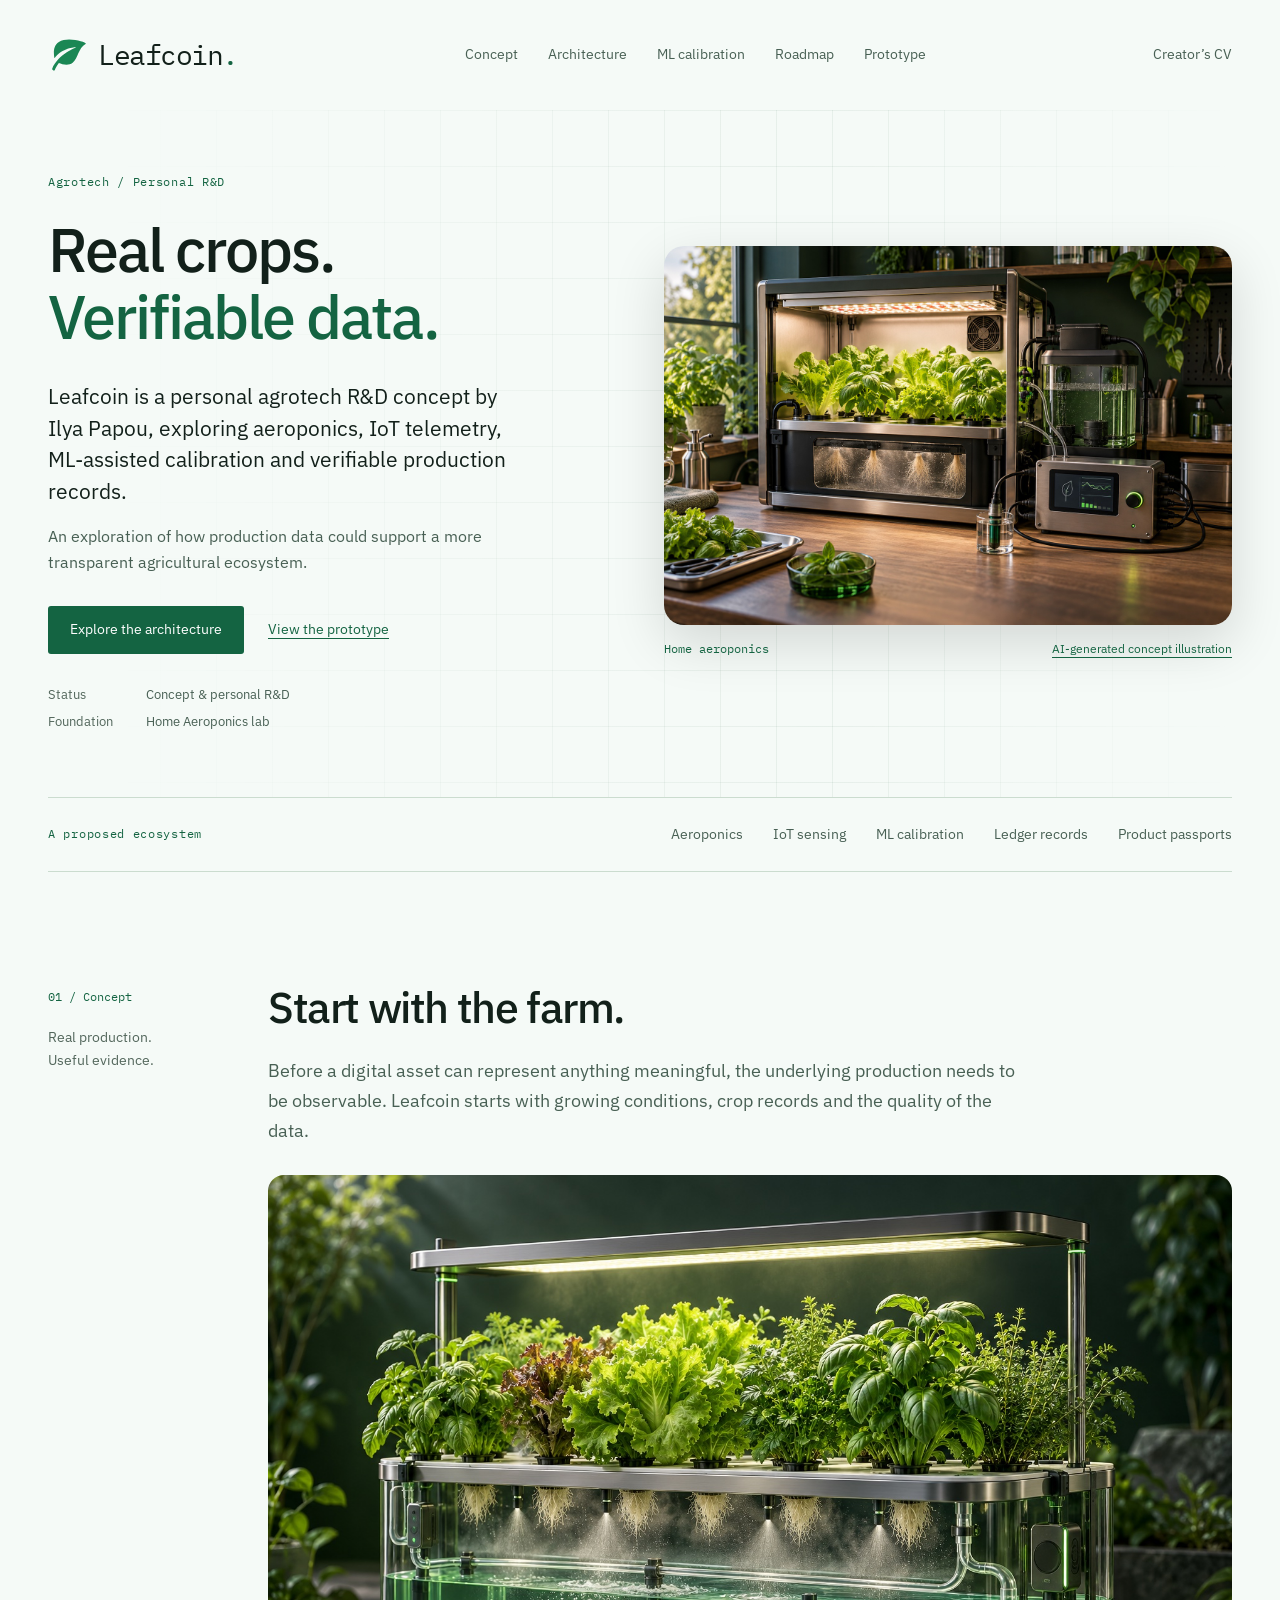
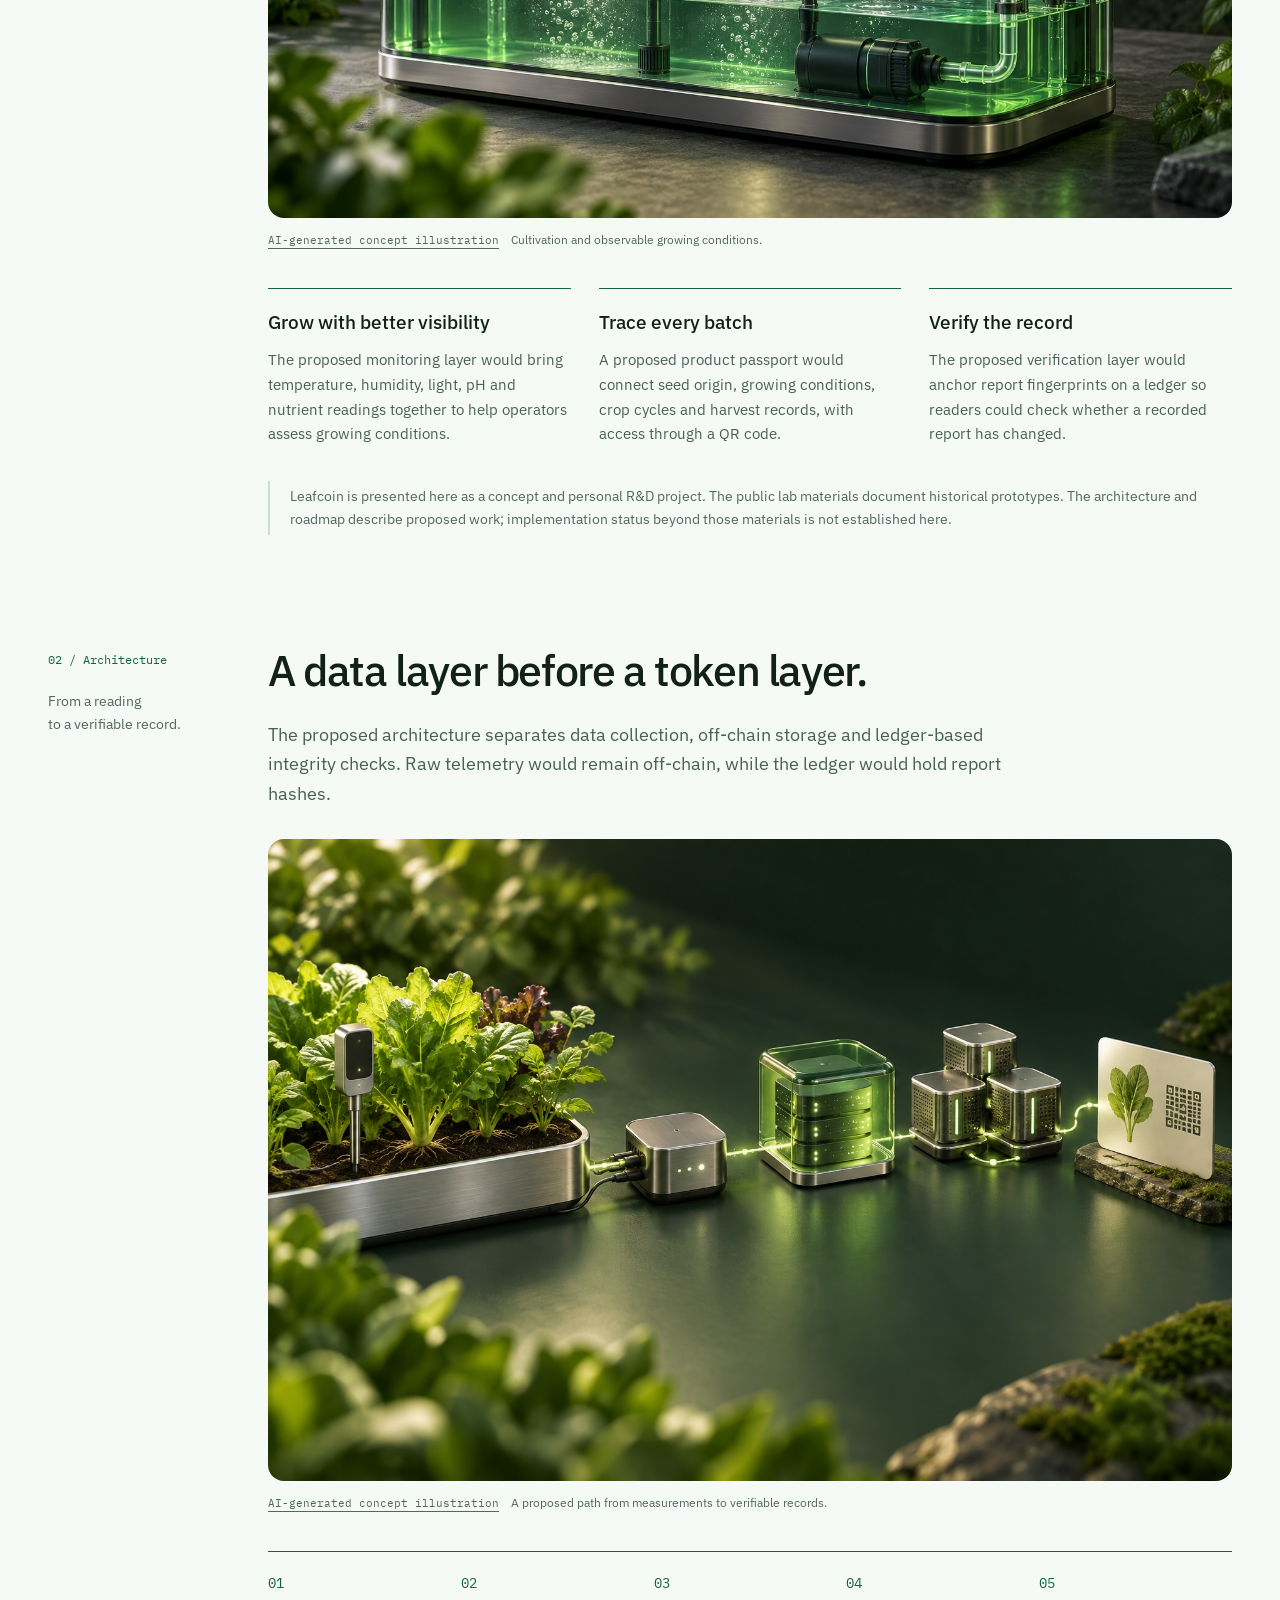
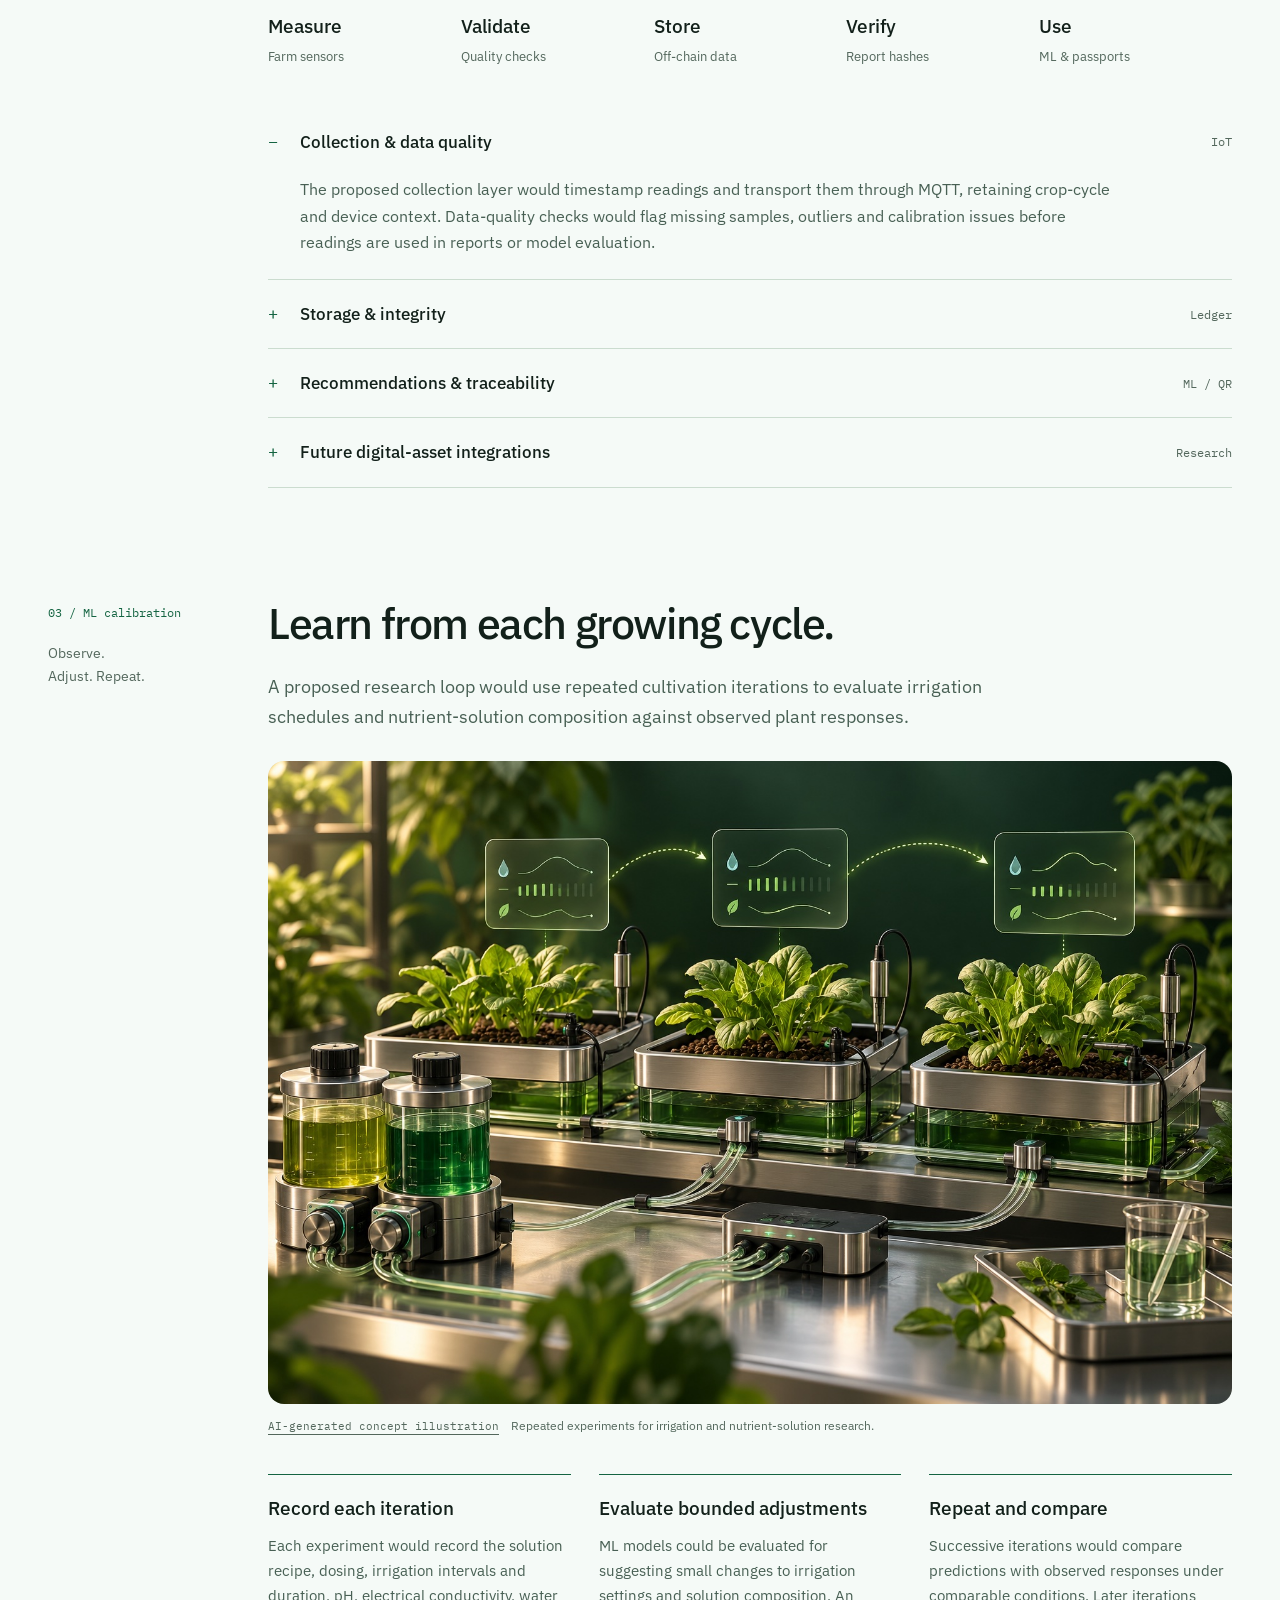
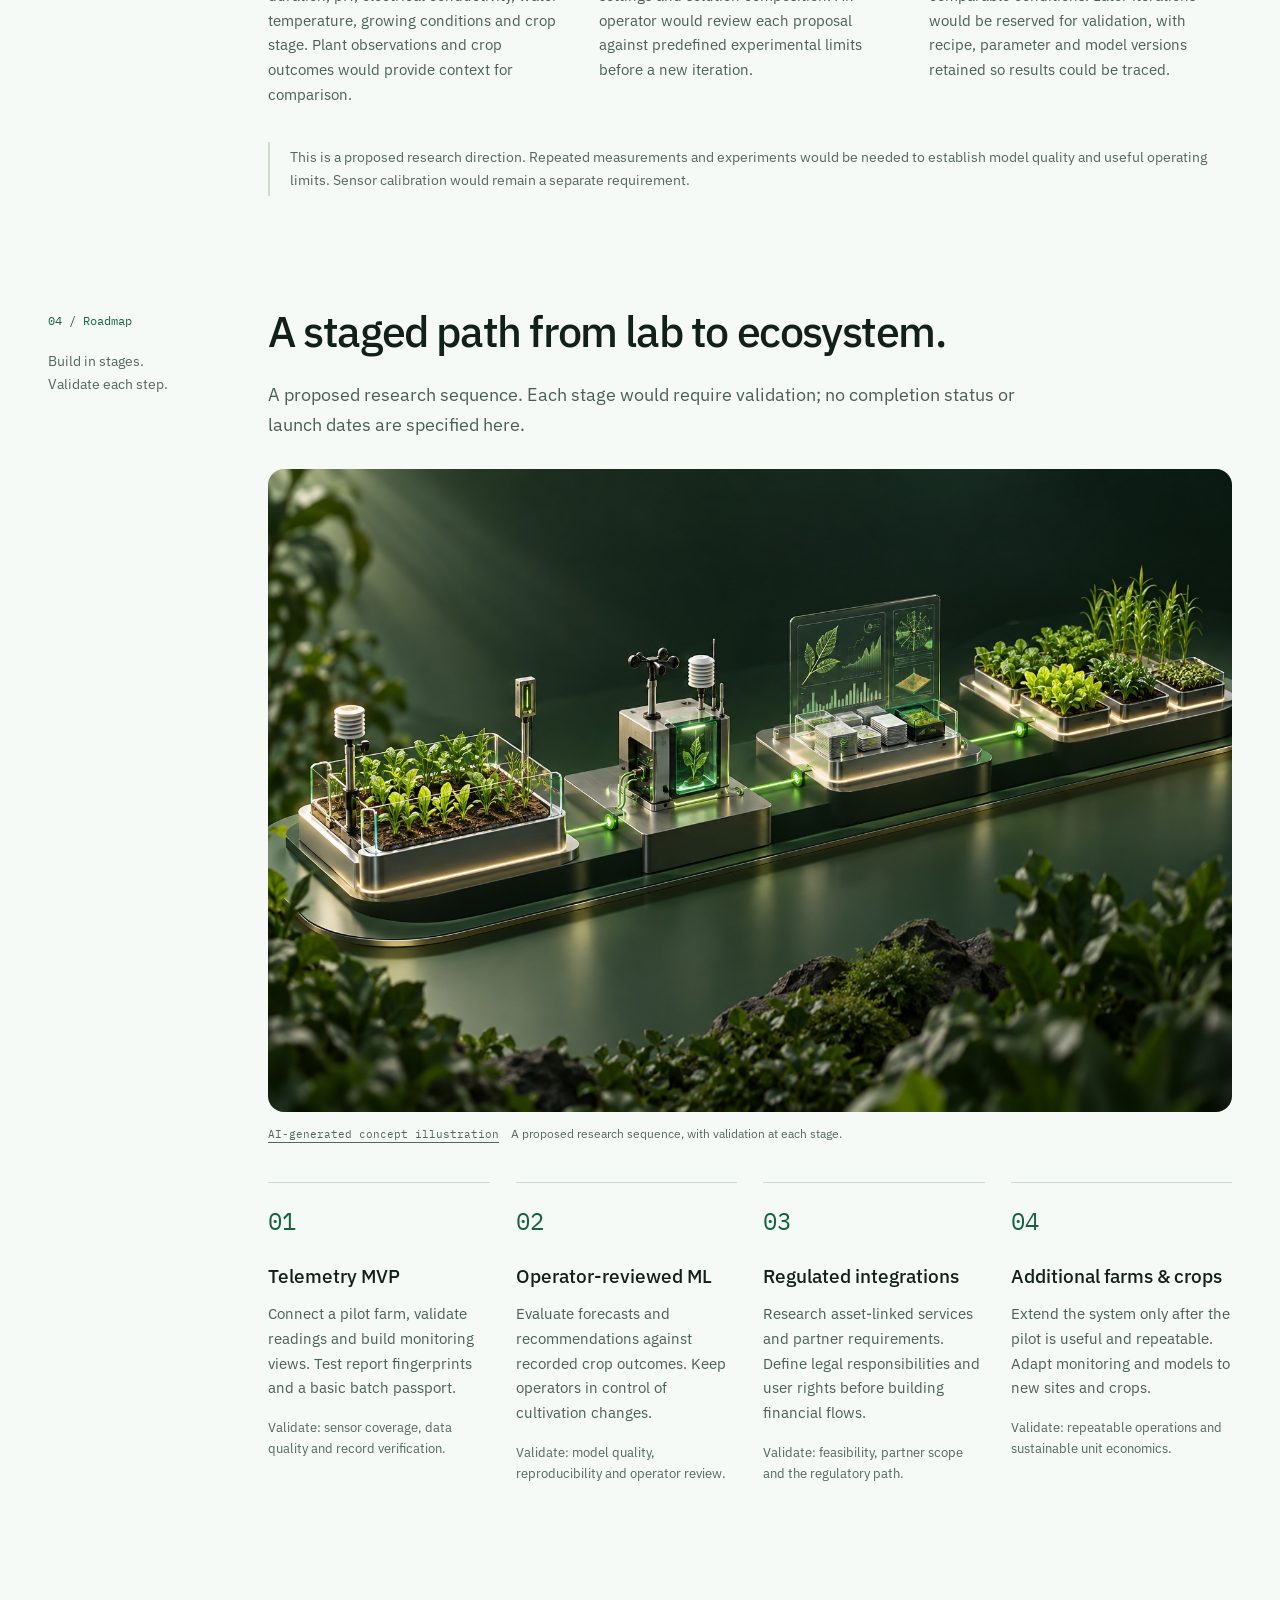
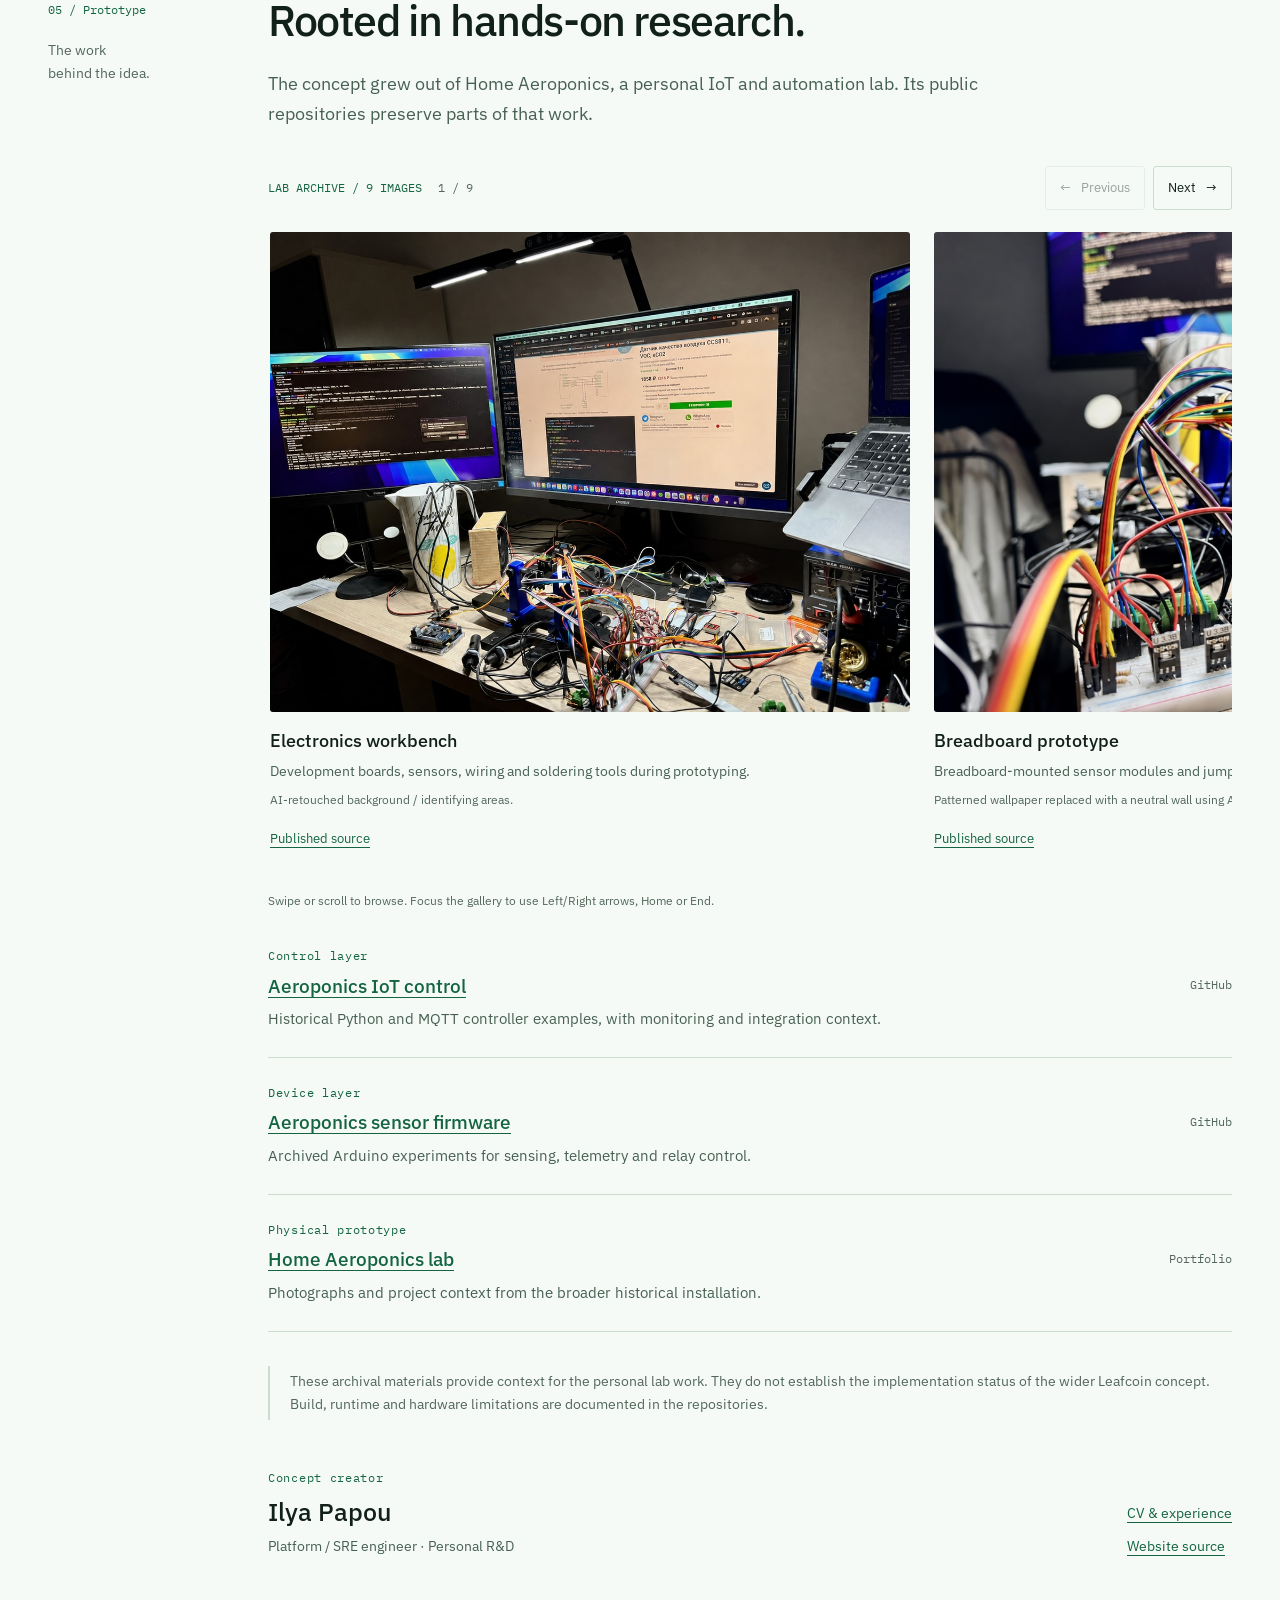
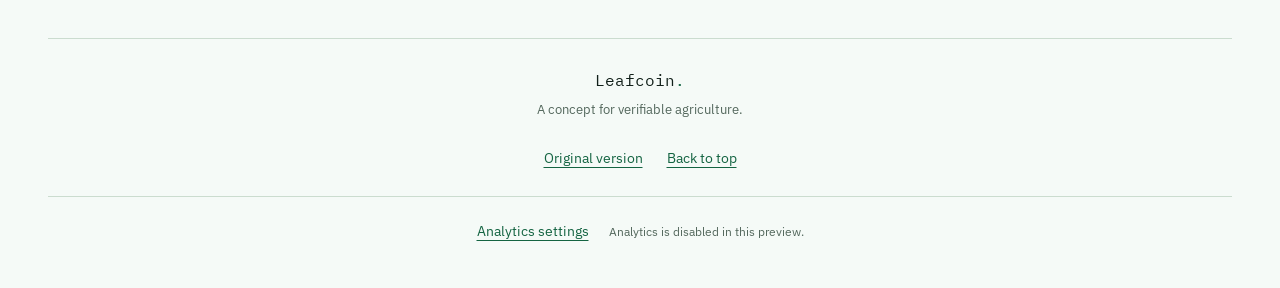
==== commit 7a1d7753: "Move Leafcoin domain to image alt and site alternate name" ====
--- a/index.html
+++ b/index.html
@@ -4,7 +4,7 @@
   <meta charset="utf-8">
   <meta name="viewport" content="width=device-width, initial-scale=1">
   <title>Leafcoin — A concept for verifiable agriculture</title>
-  <meta name="description" content="Leafcoin (leafcoin.org) is a personal agrotech R&amp;D concept by Ilya Papou, exploring aeroponics, IoT telemetry, ML-assisted calibration and verifiable production records.">
+  <meta name="description" content="Leafcoin is a personal agrotech R&amp;D concept by Ilya Papou, exploring aeroponics, IoT telemetry, ML-assisted calibration and verifiable production records.">
   <meta name="author" content="Ilya Papou">
   <meta name="robots" content="index, follow, max-image-preview:large">
   <meta name="color-scheme" content="light dark">
@@ -14,18 +14,18 @@
   <meta property="og:site_name" content="Leafcoin">
   <meta property="og:locale" content="en_US">
   <meta property="og:title" content="Leafcoin — A concept for verifiable agriculture">
-  <meta property="og:description" content="Leafcoin (leafcoin.org) is a personal agrotech R&amp;D concept by Ilya Papou, exploring aeroponics, IoT telemetry, ML-assisted calibration and verifiable production records.">
+  <meta property="og:description" content="Leafcoin is a personal agrotech R&amp;D concept by Ilya Papou, exploring aeroponics, IoT telemetry, ML-assisted calibration and verifiable production records.">
   <meta property="og:url" content="https://leafcoin.org/">
   <meta property="og:image" content="https://leafcoin.org/assets/images/hero-home-lab.jpg">
   <meta property="og:image:type" content="image/jpeg">
   <meta property="og:image:width" content="1536">
   <meta property="og:image:height" content="1024">
-  <meta property="og:image:alt" content="AI-generated concept illustration of a compact home aeroponics lab with plants, grow lighting, a nutrient reservoir and a controller.">
+  <meta property="og:image:alt" content="AI-generated concept illustration for Leafcoin (leafcoin.org): a compact home aeroponics lab with plants, grow lighting, a nutrient reservoir and a controller.">
   <meta name="twitter:card" content="summary_large_image">
   <meta name="twitter:title" content="Leafcoin — A concept for verifiable agriculture">
-  <meta name="twitter:description" content="Leafcoin (leafcoin.org) is a personal agrotech R&amp;D concept by Ilya Papou, exploring aeroponics, IoT telemetry, ML-assisted calibration and verifiable production records.">
+  <meta name="twitter:description" content="Leafcoin is a personal agrotech R&amp;D concept by Ilya Papou, exploring aeroponics, IoT telemetry, ML-assisted calibration and verifiable production records.">
   <meta name="twitter:image" content="https://leafcoin.org/assets/images/hero-home-lab.jpg">
-  <meta name="twitter:image:alt" content="AI-generated concept illustration of a compact home aeroponics lab with plants, grow lighting, a nutrient reservoir and a controller.">
+  <meta name="twitter:image:alt" content="AI-generated concept illustration for Leafcoin (leafcoin.org): a compact home aeroponics lab with plants, grow lighting, a nutrient reservoir and a controller.">
   <link rel="canonical" href="https://leafcoin.org/">
   <link rel="describedby" href="llms.txt" type="text/plain" title="Leafcoin concept overview">
   <link rel="alternate" href="index.md" type="text/markdown" title="Leafcoin full concept in Markdown">
@@ -51,6 +51,7 @@
           "@id": "https://leafcoin.org/#website",
           "url": "https://leafcoin.org/",
           "name": "Leafcoin",
+          "alternateName": "leafcoin.org",
           "inLanguage": "en",
           "creator": {"@id": "https://papou.work/#person"}
         },
@@ -58,7 +59,7 @@
           "@type": "CreativeWork",
           "@id": "https://leafcoin.org/#concept",
           "name": "Leafcoin — A concept for verifiable agriculture",
-          "description": "Leafcoin (leafcoin.org) is a personal agrotech R&D concept by Ilya Papou, exploring aeroponics, IoT telemetry, ML-assisted calibration and verifiable production records. Besu with QBFT is being considered for a permissioned EVM network in the proposed architecture.",
+          "description": "Leafcoin is a personal agrotech R&D concept by Ilya Papou, exploring aeroponics, IoT telemetry, ML-assisted calibration and verifiable production records. Besu with QBFT is being considered for a permissioned EVM network in the proposed architecture.",
           "creativeWorkStatus": "Concept / personal R&D",
           "url": "https://leafcoin.org/",
           "inLanguage": "en",
@@ -104,7 +105,7 @@
       <div class="hero-copy">
         <p class="eyebrow">Agrotech / Personal R&amp;D</p>
         <h1 id="hero-title">Real crops.<br><span>Verifiable data.</span></h1>
-        <p class="hero-description">Leafcoin (leafcoin.org) is a personal agrotech R&amp;D concept by Ilya Papou, exploring aeroponics, IoT telemetry, ML-assisted calibration and verifiable production records.</p>
+        <p class="hero-description">Leafcoin is a personal agrotech R&amp;D concept by Ilya Papou, exploring aeroponics, IoT telemetry, ML-assisted calibration and verifiable production records.</p>
         <p class="hero-context">An exploration of how production data could support a more transparent agricultural ecosystem.</p>
         <div class="hero-links">
           <a class="primary-link" href="#architecture">Explore the architecture</a>
@@ -116,7 +117,7 @@
         </dl>
       </div>
       <figure class="hero-figure">
-        <img src="assets/images/hero-home-lab.jpg" width="1536" height="1024" fetchpriority="high" decoding="async" alt="AI-generated concept illustration of a compact home aeroponics lab with plants, grow lighting, a nutrient reservoir and a controller.">
+        <img src="assets/images/hero-home-lab.jpg" width="1536" height="1024" fetchpriority="high" decoding="async" alt="AI-generated concept illustration for Leafcoin (leafcoin.org): a compact home aeroponics lab with plants, grow lighting, a nutrient reservoir and a controller.">
         <figcaption><span class="photo-label">Home aeroponics</span><span><a href="docs/generated-illustrations.md#hero">AI-generated concept illustration</a></span></figcaption>
       </figure>
     </section>
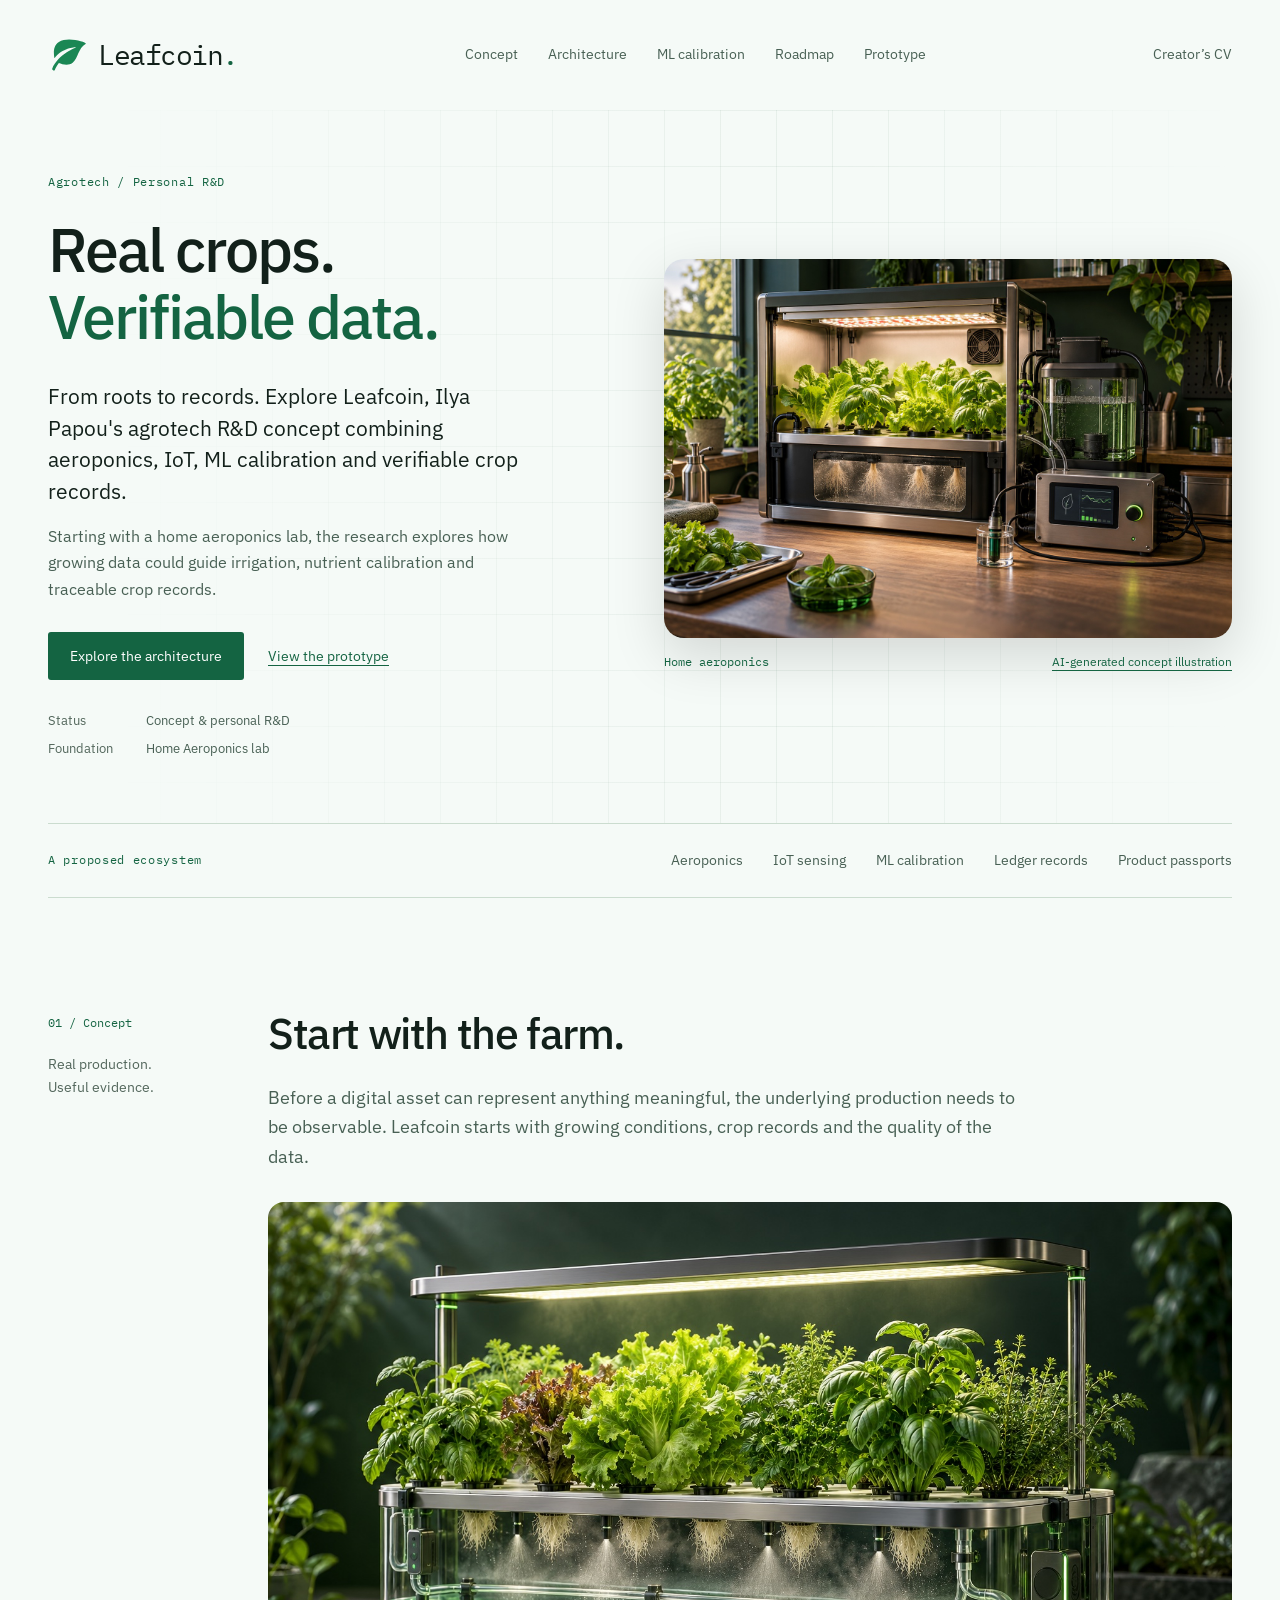
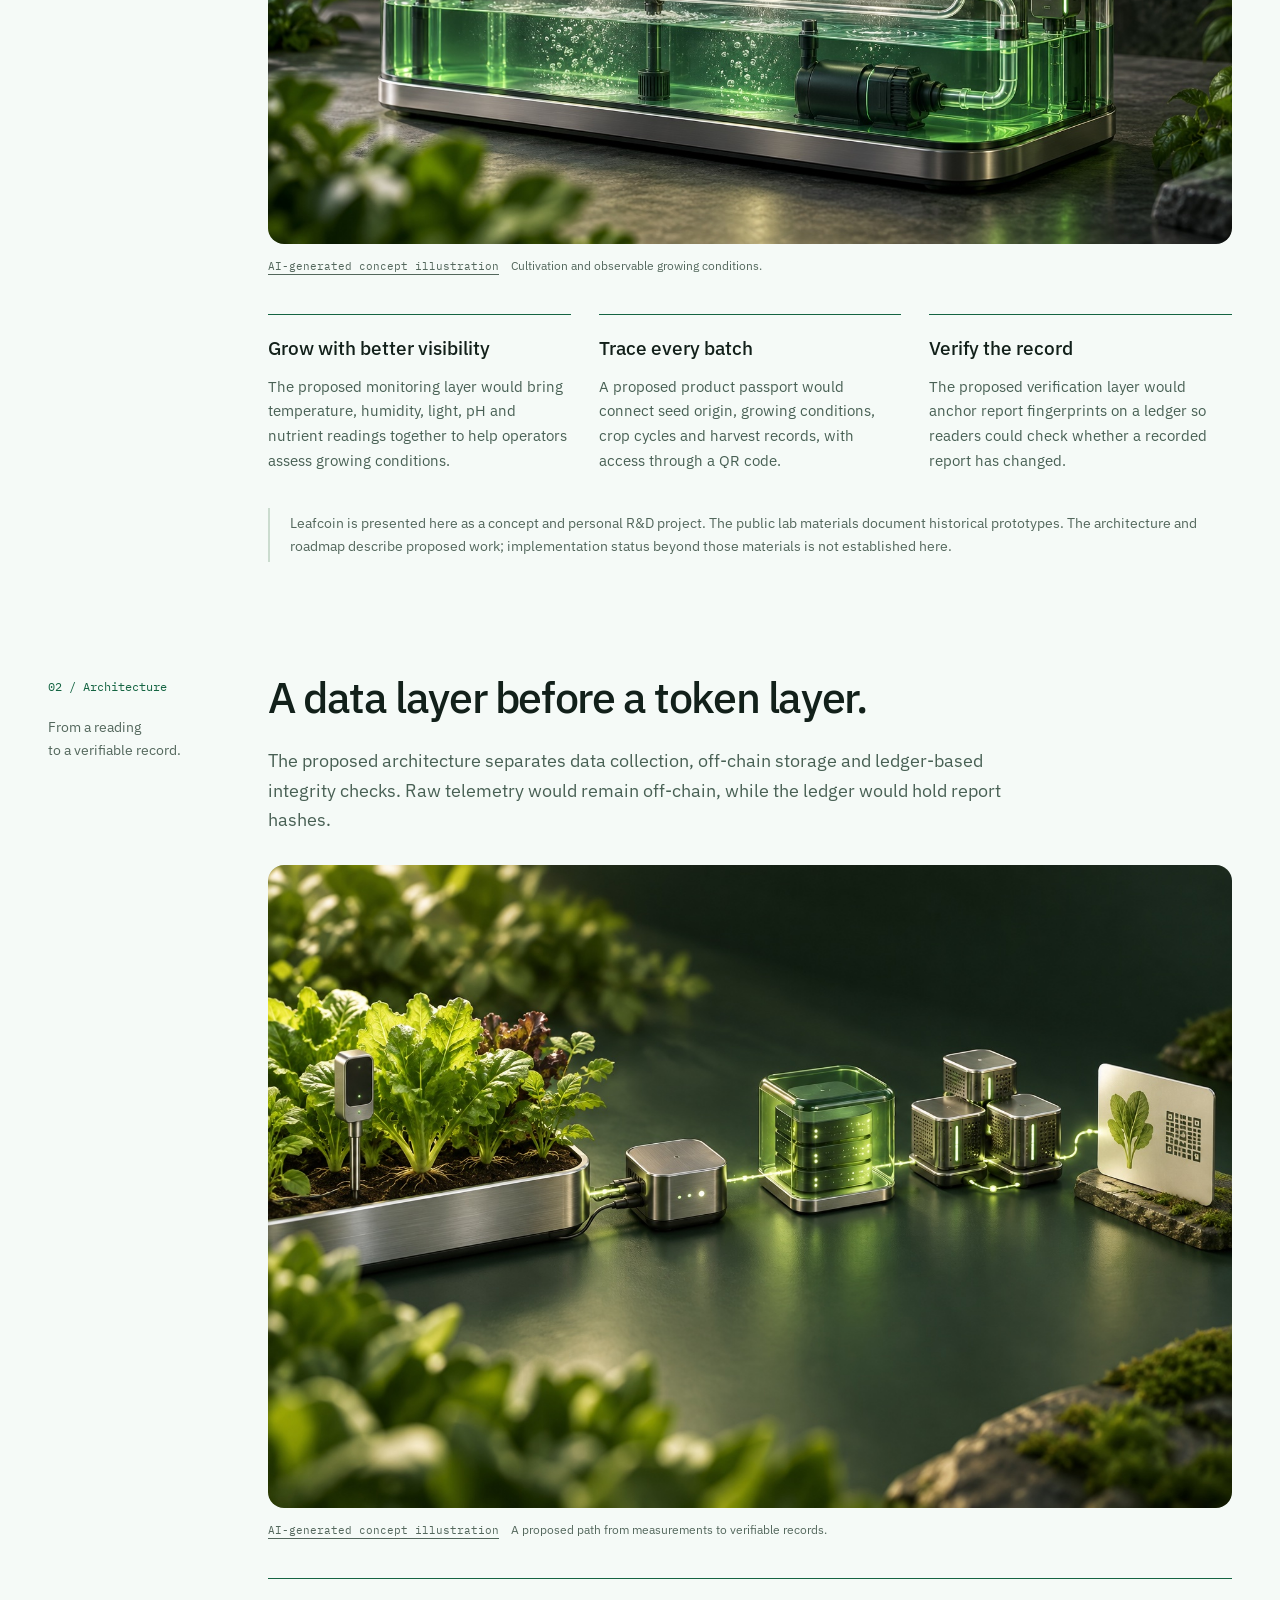
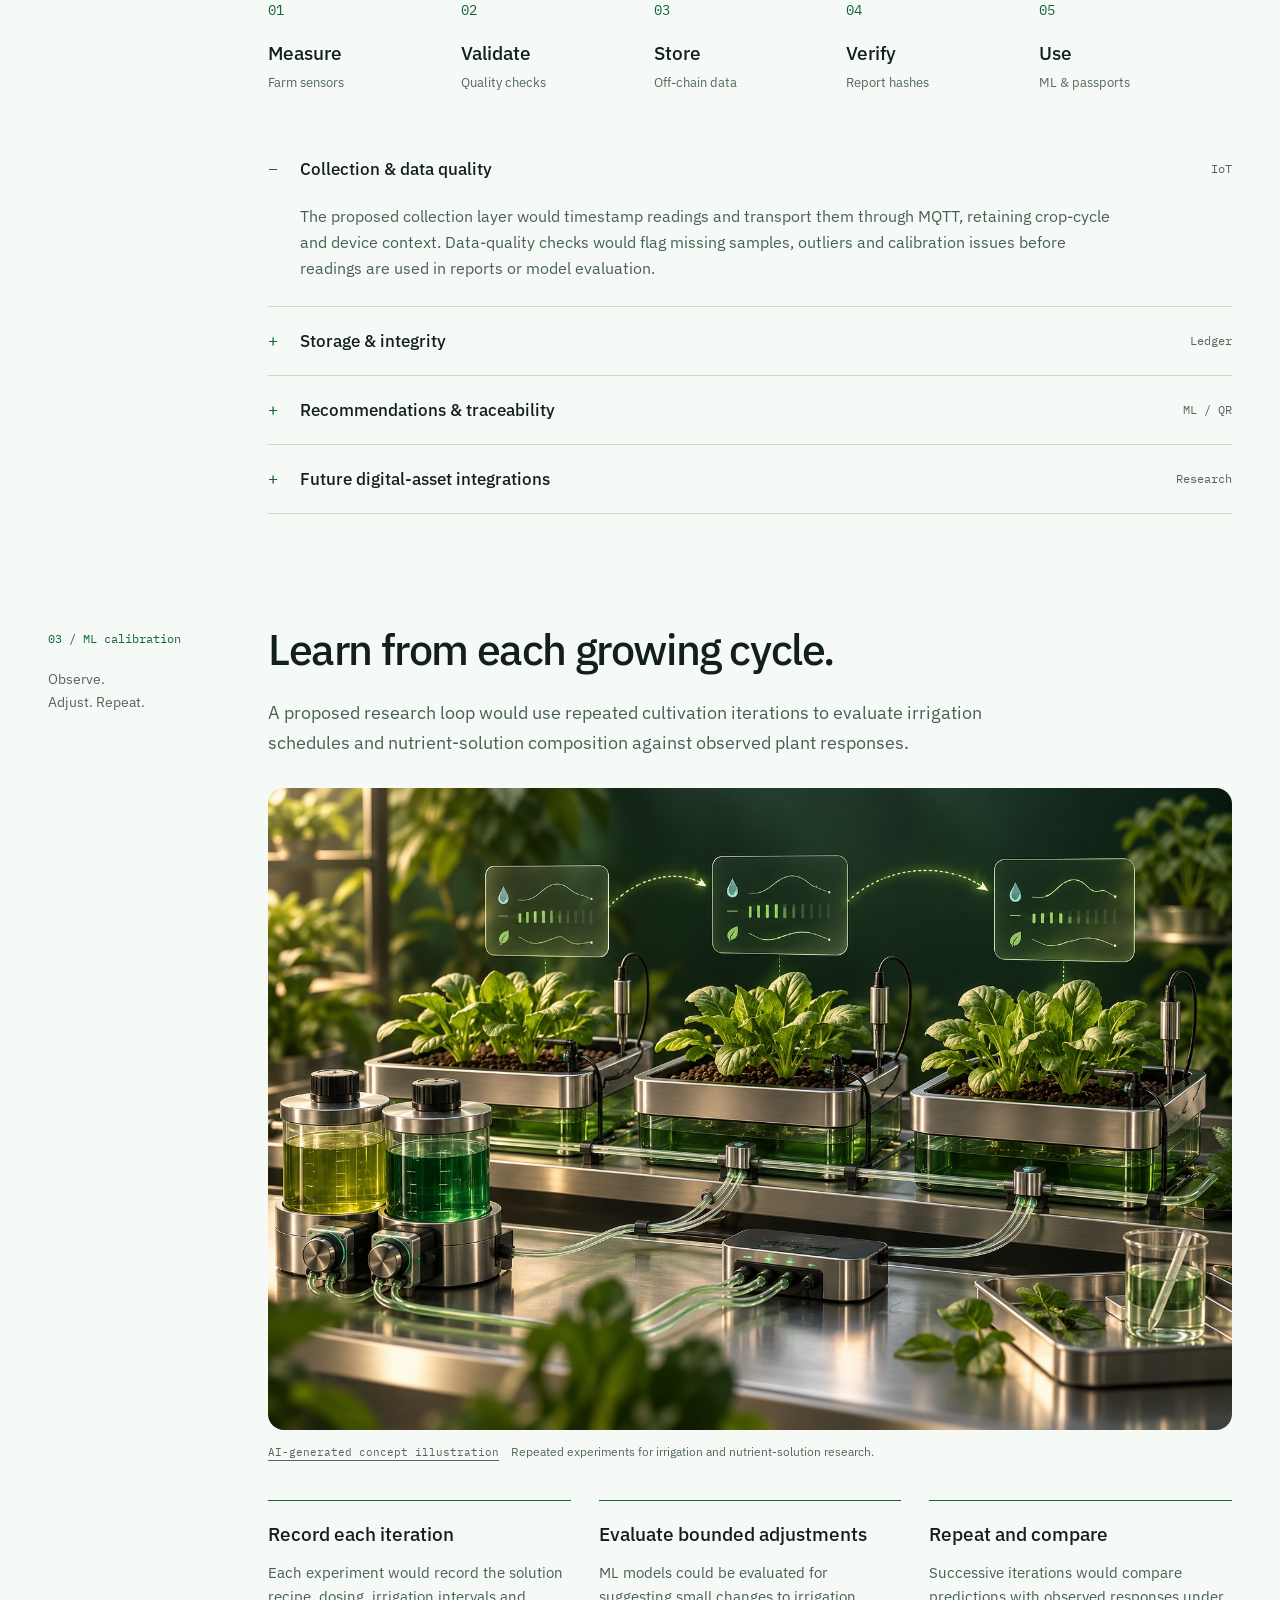
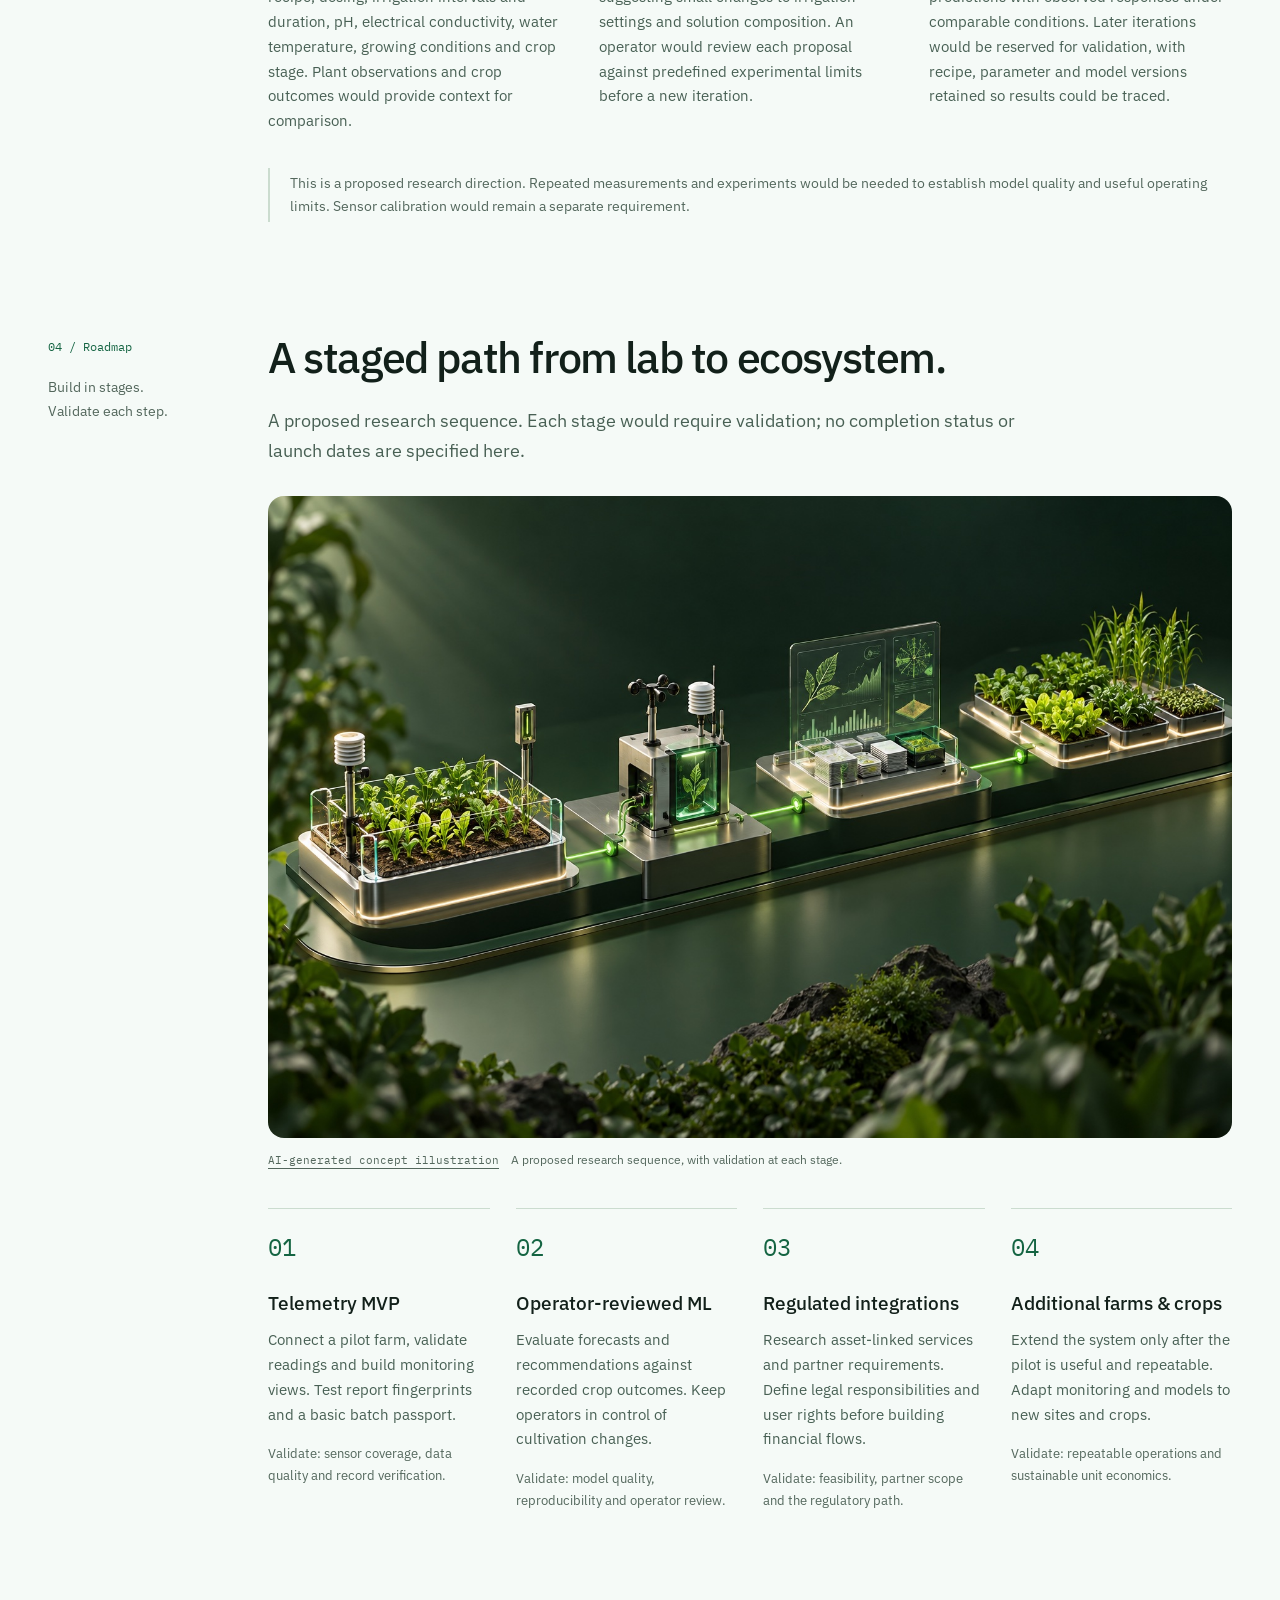
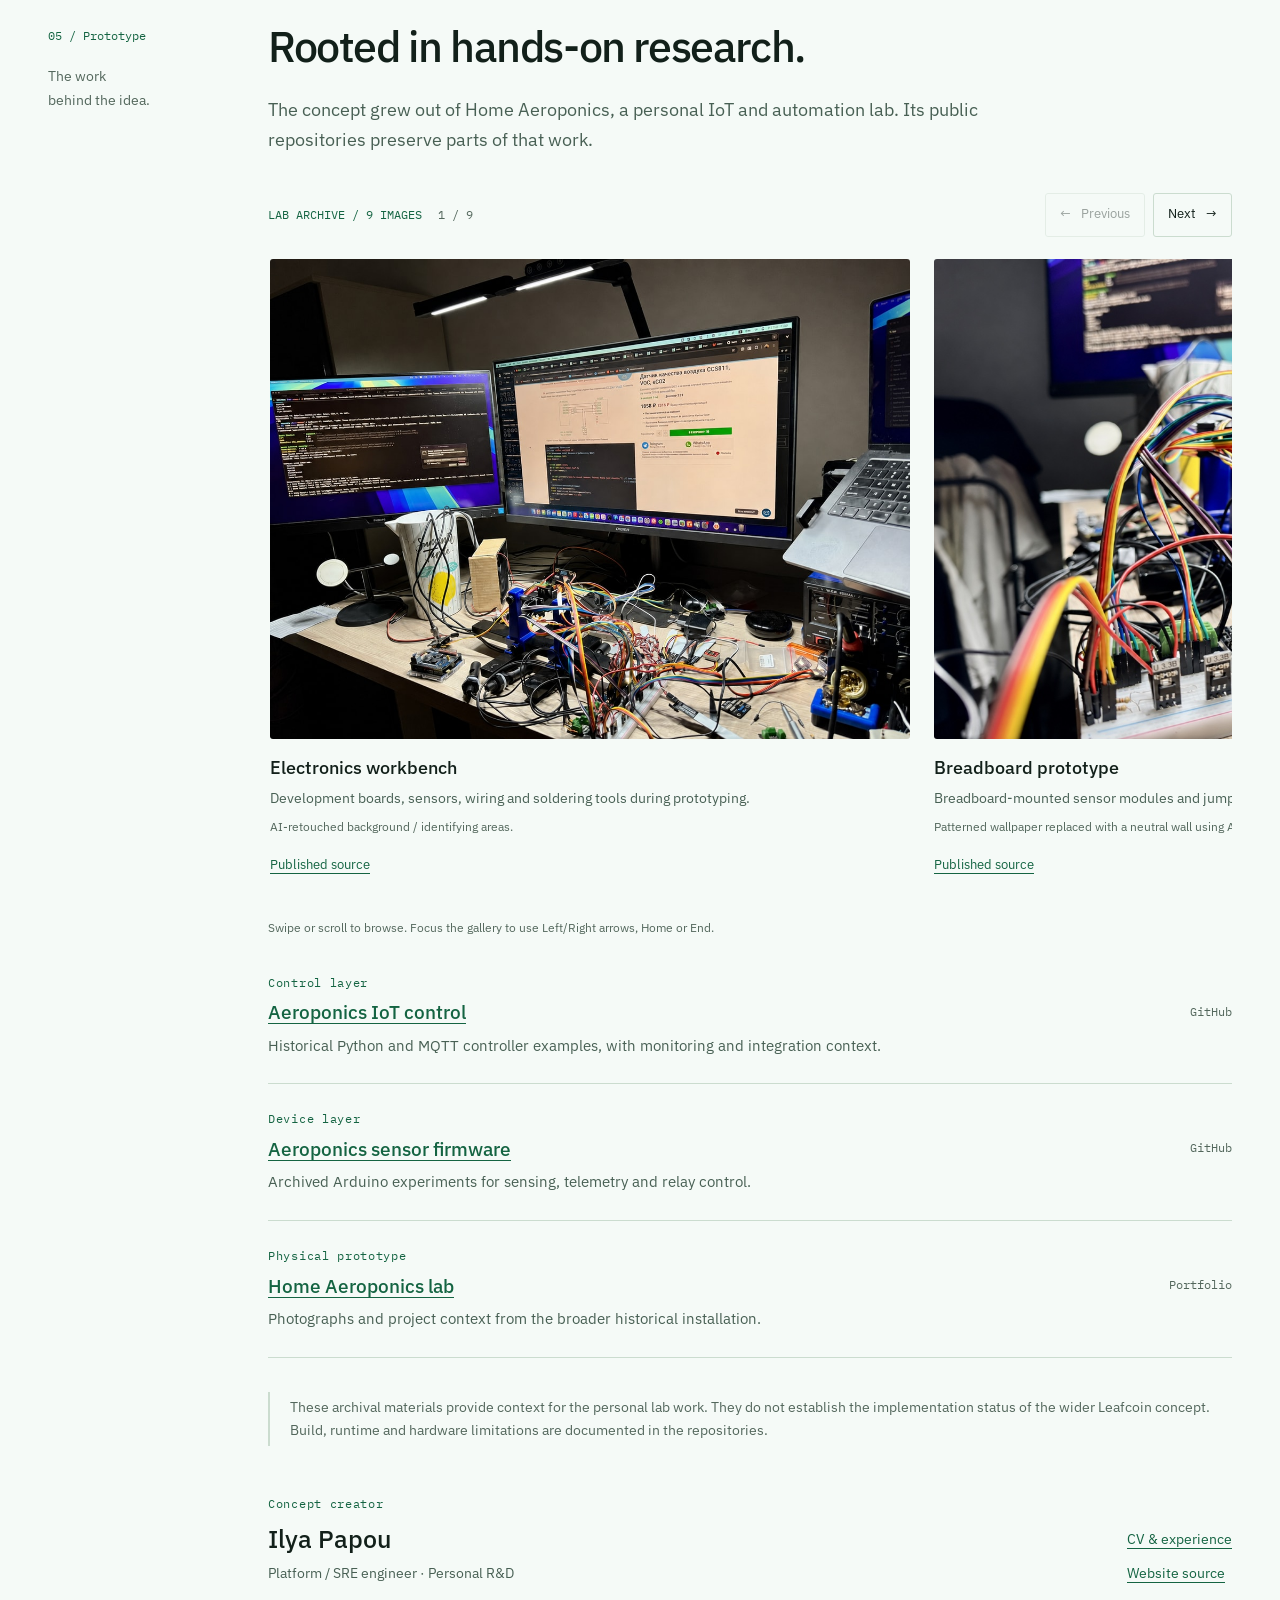
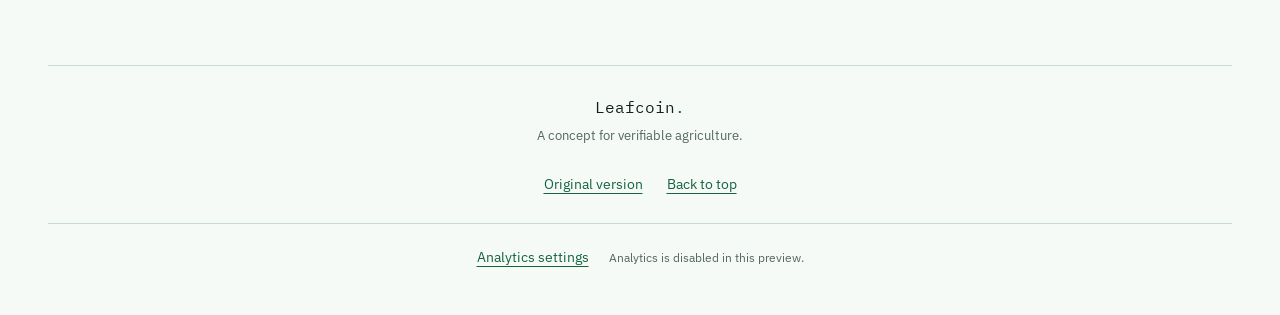
==== commit 5b8bde31: "Sharpen Leafcoin search copy and remove long dashes" ====
--- a/index.html
+++ b/index.html
@@ -3,8 +3,8 @@
 <head>
   <meta charset="utf-8">
   <meta name="viewport" content="width=device-width, initial-scale=1">
-  <title>Leafcoin — A concept for verifiable agriculture</title>
-  <meta name="description" content="Leafcoin is a personal agrotech R&amp;D concept by Ilya Papou, exploring aeroponics, IoT telemetry, ML-assisted calibration and verifiable production records.">
+  <title>Leafcoin: Real crops. Verifiable data.</title>
+  <meta name="description" content="From roots to records. Explore Leafcoin, Ilya Papou's agrotech R&amp;D concept combining aeroponics, IoT, ML calibration and verifiable crop records.">
   <meta name="author" content="Ilya Papou">
   <meta name="robots" content="index, follow, max-image-preview:large">
   <meta name="color-scheme" content="light dark">
@@ -13,8 +13,8 @@
   <meta property="og:type" content="website">
   <meta property="og:site_name" content="Leafcoin">
   <meta property="og:locale" content="en_US">
-  <meta property="og:title" content="Leafcoin — A concept for verifiable agriculture">
-  <meta property="og:description" content="Leafcoin is a personal agrotech R&amp;D concept by Ilya Papou, exploring aeroponics, IoT telemetry, ML-assisted calibration and verifiable production records.">
+  <meta property="og:title" content="Leafcoin: Real crops. Verifiable data.">
+  <meta property="og:description" content="From roots to records. Explore Leafcoin, Ilya Papou's agrotech R&amp;D concept combining aeroponics, IoT, ML calibration and verifiable crop records.">
   <meta property="og:url" content="https://leafcoin.org/">
   <meta property="og:image" content="https://leafcoin.org/assets/images/hero-home-lab.jpg">
   <meta property="og:image:type" content="image/jpeg">
@@ -22,16 +22,14 @@
   <meta property="og:image:height" content="1024">
   <meta property="og:image:alt" content="AI-generated concept illustration for Leafcoin (leafcoin.org): a compact home aeroponics lab with plants, grow lighting, a nutrient reservoir and a controller.">
   <meta name="twitter:card" content="summary_large_image">
-  <meta name="twitter:title" content="Leafcoin — A concept for verifiable agriculture">
-  <meta name="twitter:description" content="Leafcoin is a personal agrotech R&amp;D concept by Ilya Papou, exploring aeroponics, IoT telemetry, ML-assisted calibration and verifiable production records.">
+  <meta name="twitter:title" content="Leafcoin: Real crops. Verifiable data.">
+  <meta name="twitter:description" content="From roots to records. Explore Leafcoin, Ilya Papou's agrotech R&amp;D concept combining aeroponics, IoT, ML calibration and verifiable crop records.">
   <meta name="twitter:image" content="https://leafcoin.org/assets/images/hero-home-lab.jpg">
   <meta name="twitter:image:alt" content="AI-generated concept illustration for Leafcoin (leafcoin.org): a compact home aeroponics lab with plants, grow lighting, a nutrient reservoir and a controller.">
   <link rel="canonical" href="https://leafcoin.org/">
   <link rel="describedby" href="llms.txt" type="text/plain" title="Leafcoin concept overview">
   <link rel="alternate" href="index.md" type="text/markdown" title="Leafcoin full concept in Markdown">
   <link rel="describedby" href="concept.jsonld" type="application/ld+json" title="Leafcoin concept and source relationships">
-  <link rel="icon" href="assets/favicon.svg?v=4" type="image/svg+xml" sizes="any">
-  <link rel="icon" href="favicon.ico" type="image/x-icon" sizes="16x16 32x32 48x48 96x96">
   <link rel="icon" href="assets/favicon-96.png" type="image/png" sizes="96x96">
   <link rel="apple-touch-icon" href="assets/ios_ligth_leafcoin.png">
   <link rel="preload" href="assets/fonts/ibm-plex-sans.ttf" as="font" type="font/ttf" crossorigin>
@@ -41,7 +39,7 @@
   <link rel="stylesheet" href="analytics-ui.css?v=20260930-footer-center">
   <script src="site.js?v=20260930-menu2" defer></script>
   <script src="gallery.js" defer></script>
-  <script src="analytics.js?v=20261004-regional-analytics" defer></script>
+  <script src="analytics.js?v=20261013-copy" defer></script>
   <script type="application/ld+json">
     {
       "@context": "https://schema.org",
@@ -58,8 +56,8 @@
         {
           "@type": "CreativeWork",
           "@id": "https://leafcoin.org/#concept",
-          "name": "Leafcoin — A concept for verifiable agriculture",
-          "description": "Leafcoin is a personal agrotech R&D concept by Ilya Papou, exploring aeroponics, IoT telemetry, ML-assisted calibration and verifiable production records. Besu with QBFT is being considered for a permissioned EVM network in the proposed architecture.",
+          "name": "Leafcoin: Real crops. Verifiable data.",
+          "description": "From roots to records. Explore Leafcoin, Ilya Papou's agrotech R&D concept combining aeroponics, IoT, ML calibration and verifiable crop records. Besu with QBFT is being considered for a permissioned EVM network in the proposed architecture.",
           "creativeWorkStatus": "Concept / personal R&D",
           "url": "https://leafcoin.org/",
           "inLanguage": "en",
@@ -83,7 +81,7 @@
 <body>
   <a class="skip-link" href="#main">Skip to content</a>
   <header class="site-toolbar">
-    <a class="site-brand" href="./" aria-label="Leafcoin — Home"><img src="assets/leafcoin_revert.svg" width="36" height="36" alt="" aria-hidden="true">Leafcoin<span aria-hidden="true">.</span></a>
+    <a class="site-brand" href="./" aria-label="Leafcoin home"><img src="assets/leafcoin_revert.svg" width="36" height="36" alt="" aria-hidden="true">Leafcoin<span aria-hidden="true">.</span></a>
     <button class="menu-toggle" type="button" aria-controls="site-menu" aria-expanded="false" aria-label="Open menu">
       <span class="menu-toggle-label">Menu</span>
       <span class="menu-toggle-icon" aria-hidden="true"><span></span><span></span><span></span></span>
@@ -105,8 +103,8 @@
       <div class="hero-copy">
         <p class="eyebrow">Agrotech / Personal R&amp;D</p>
         <h1 id="hero-title">Real crops.<br><span>Verifiable data.</span></h1>
-        <p class="hero-description">Leafcoin is a personal agrotech R&amp;D concept by Ilya Papou, exploring aeroponics, IoT telemetry, ML-assisted calibration and verifiable production records.</p>
-        <p class="hero-context">An exploration of how production data could support a more transparent agricultural ecosystem.</p>
+        <p class="hero-description">From roots to records. Explore Leafcoin, Ilya Papou's agrotech R&amp;D concept combining aeroponics, IoT, ML calibration and verifiable crop records.</p>
+        <p class="hero-context">Starting with a home aeroponics lab, the research explores how growing data could guide irrigation, nutrient calibration and traceable crop records.</p>
         <div class="hero-links">
           <a class="primary-link" href="#architecture">Explore the architecture</a>
           <a class="text-link" href="#prototype">View the prototype</a>
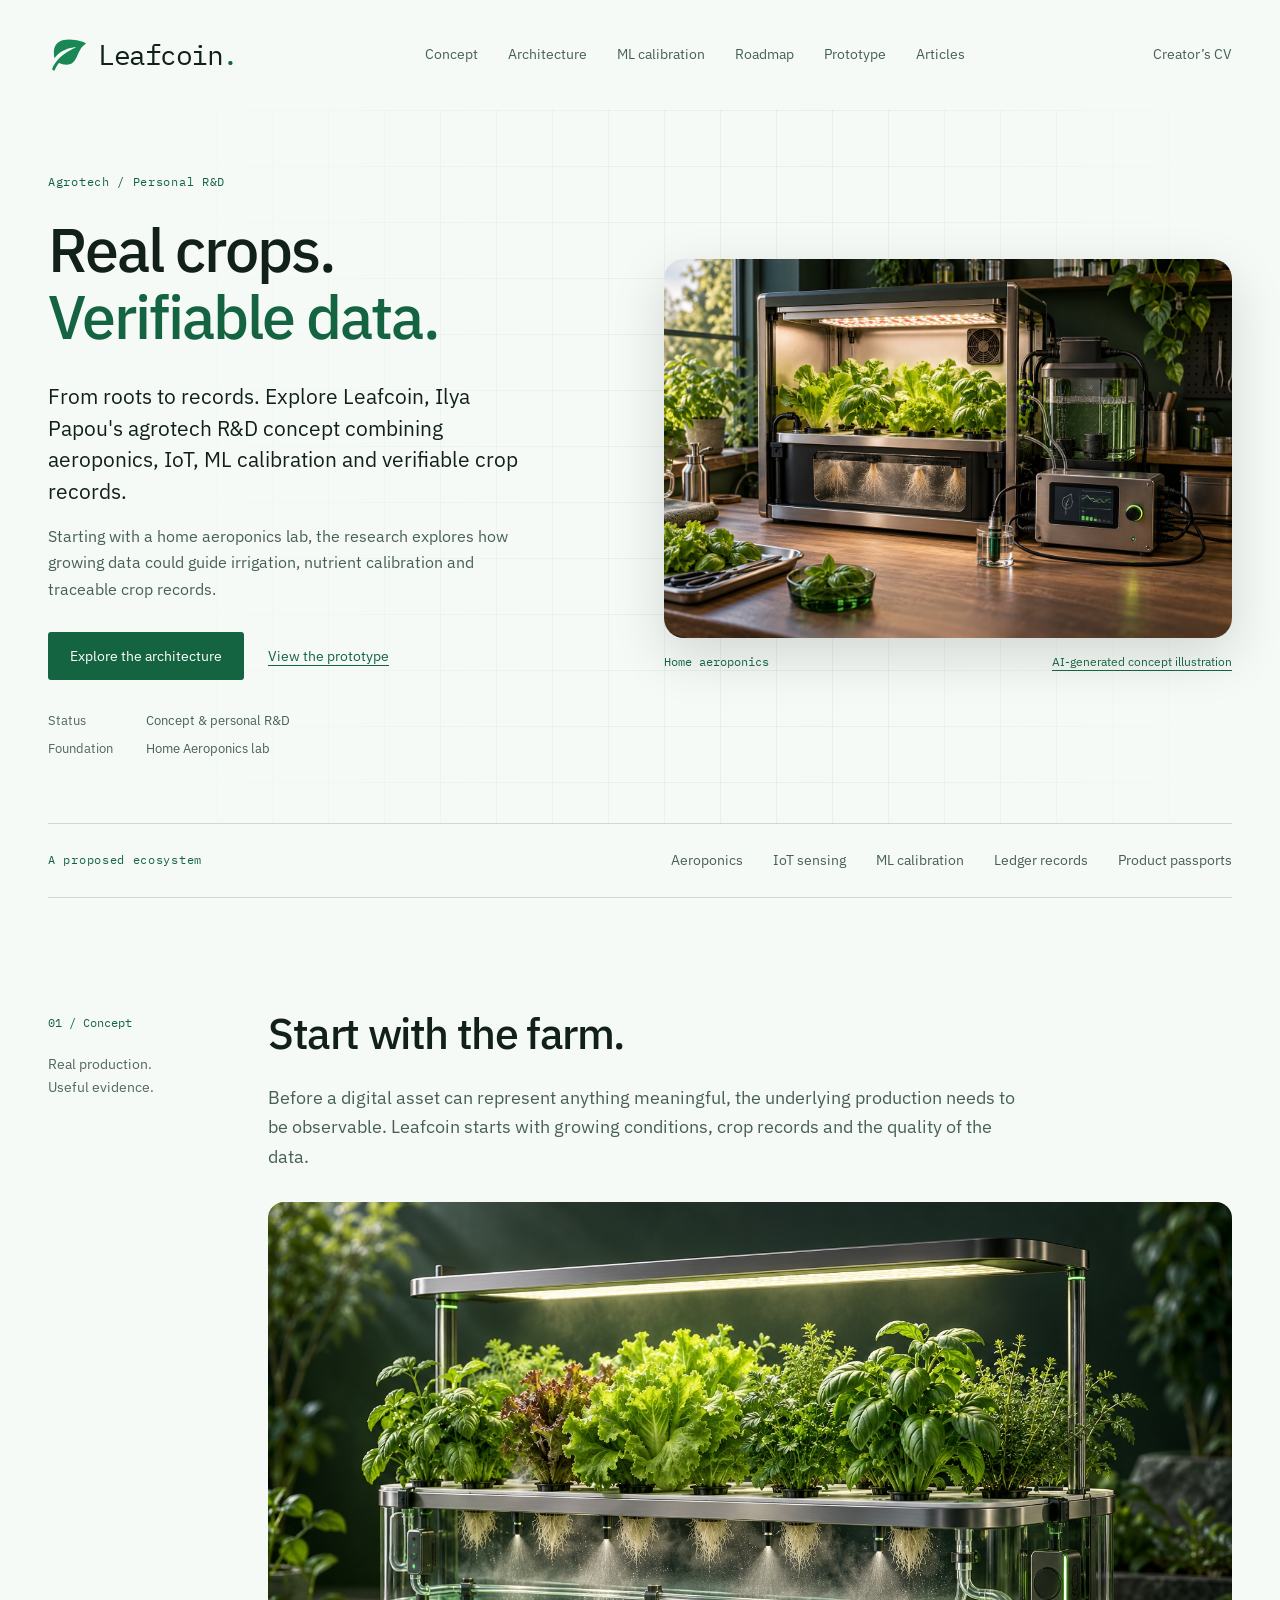
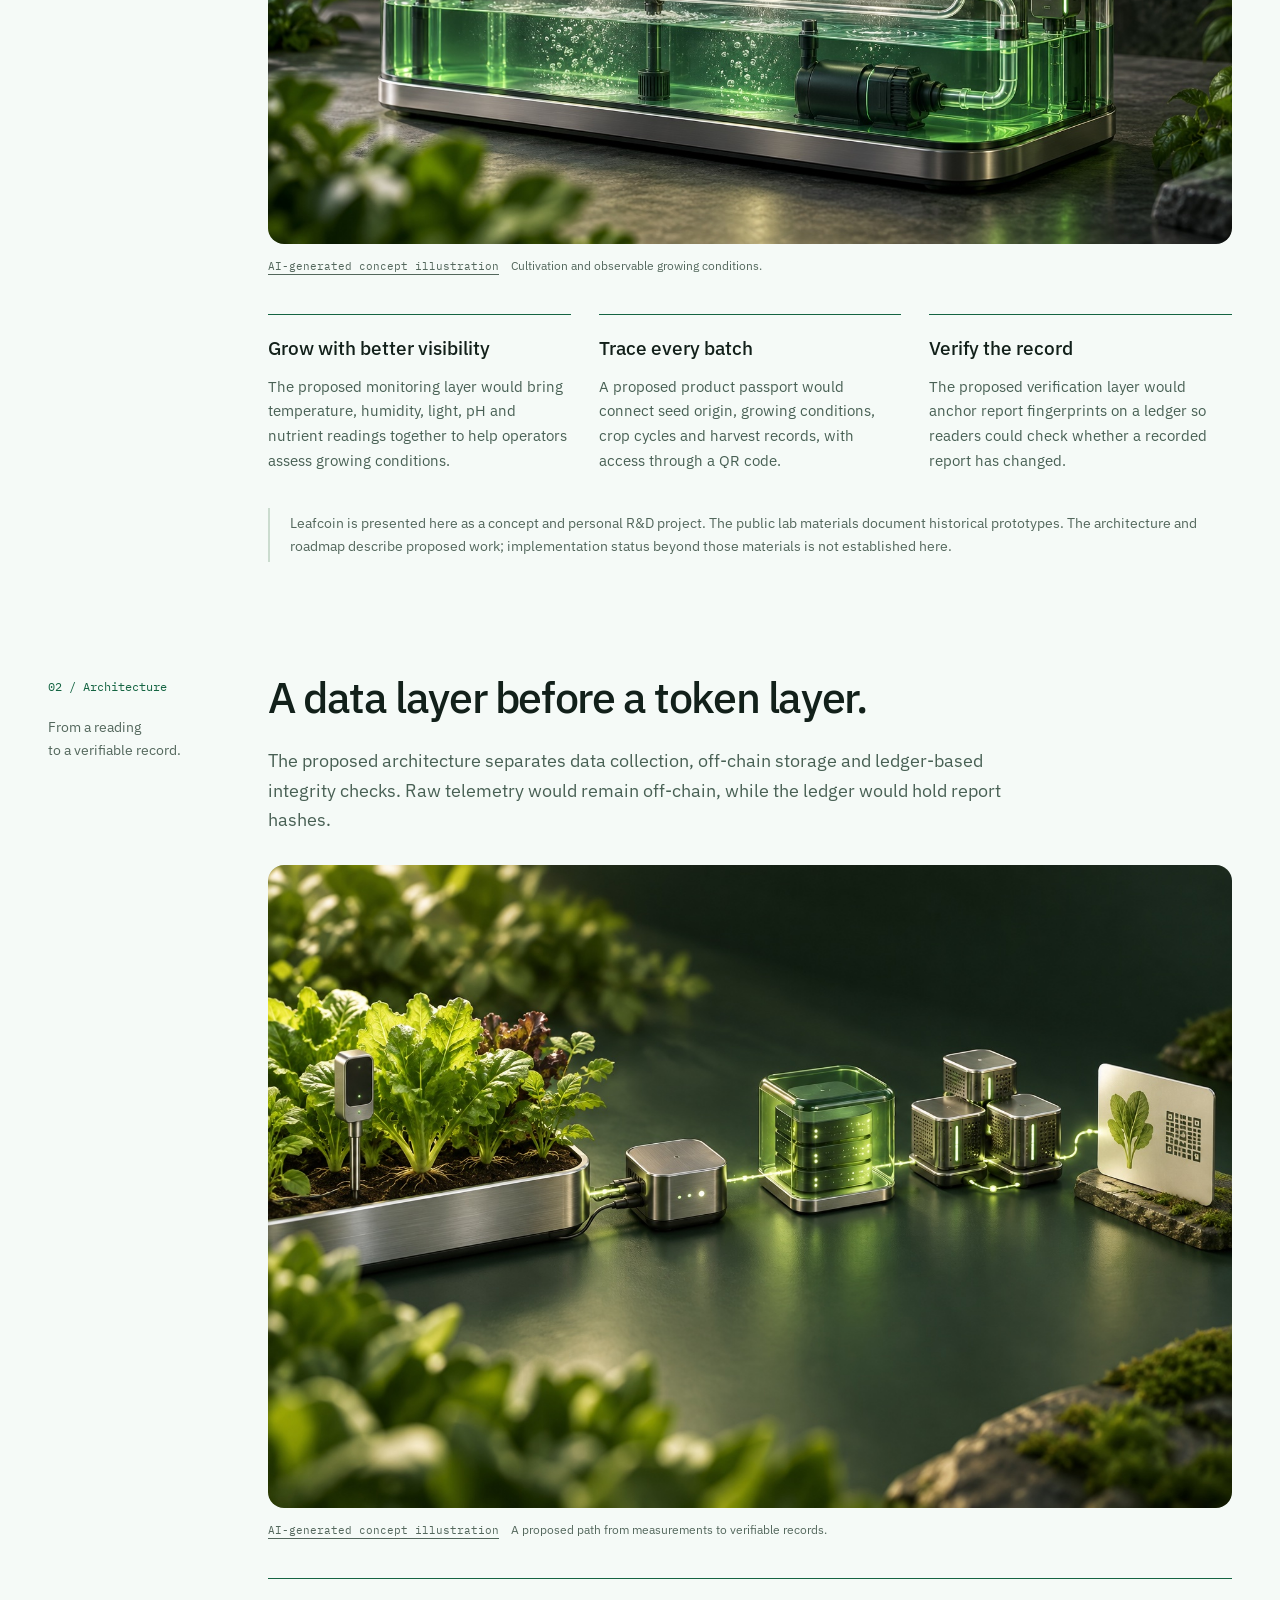
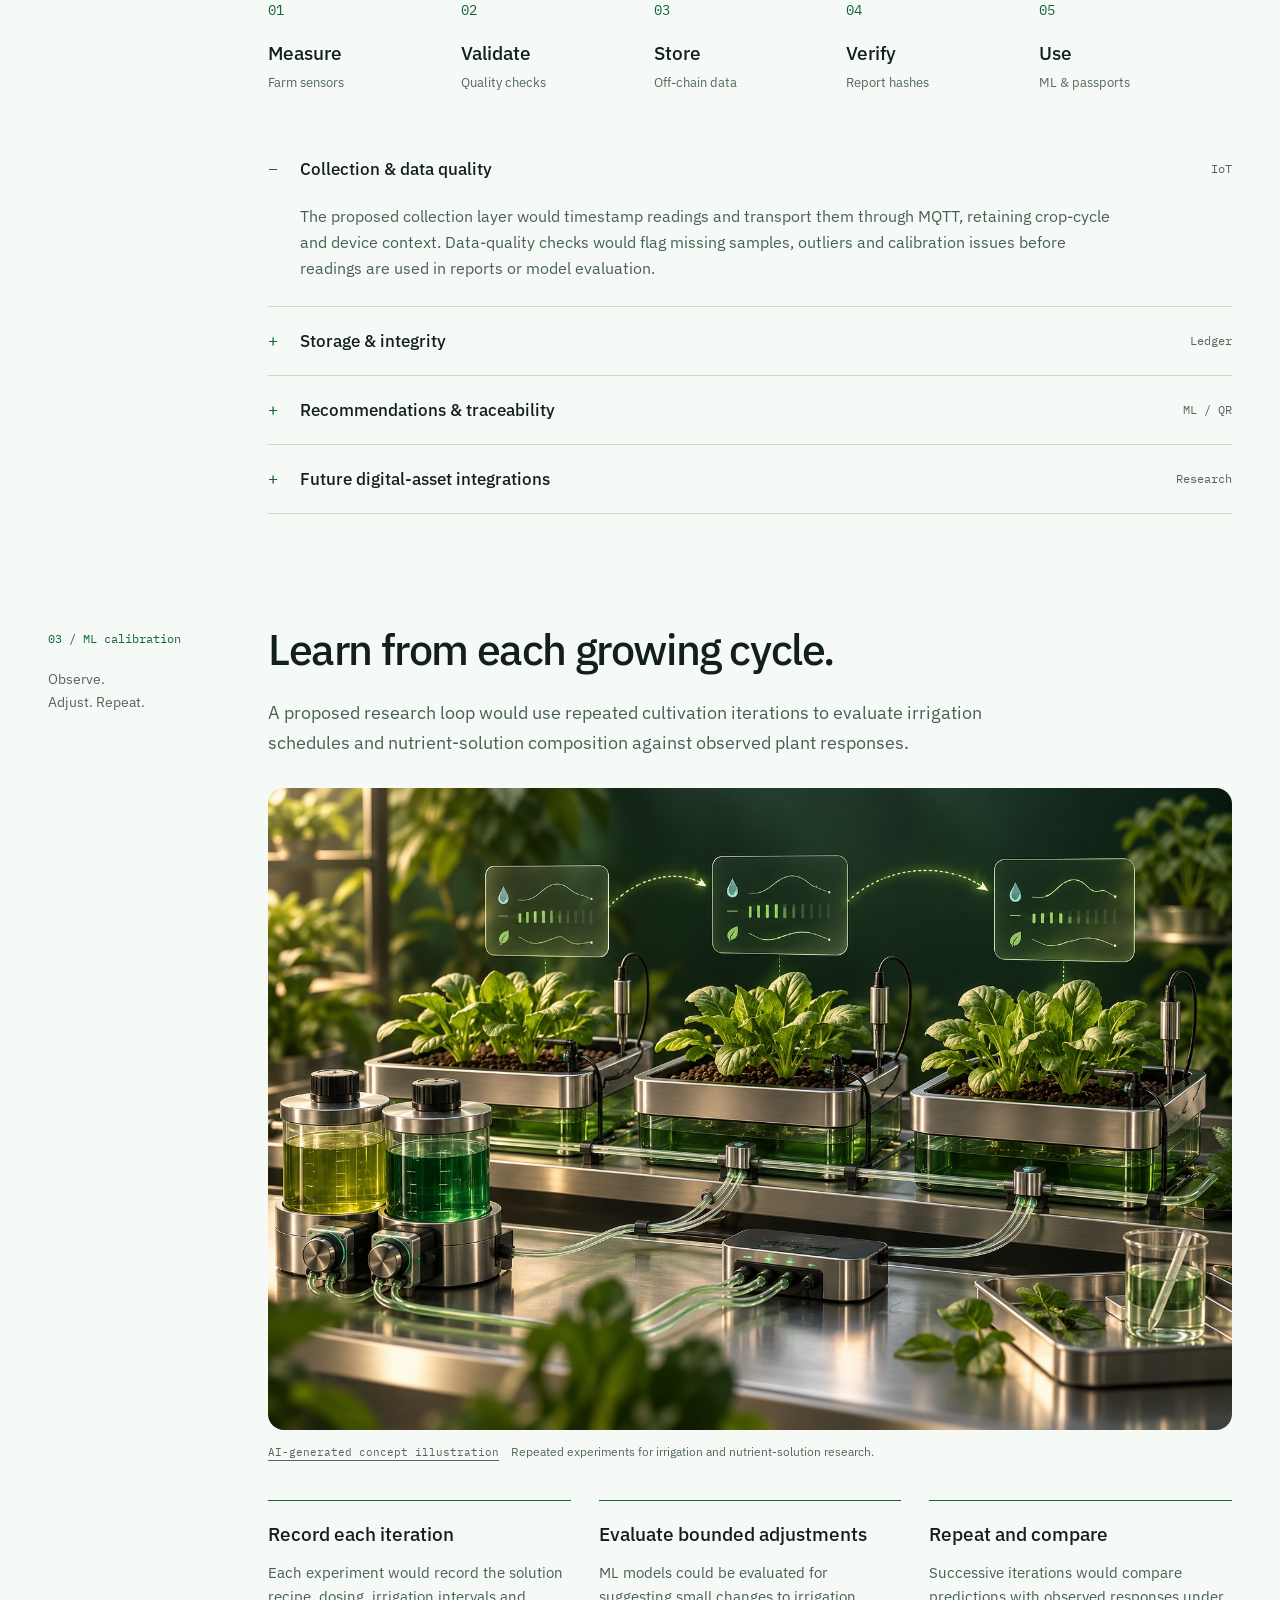
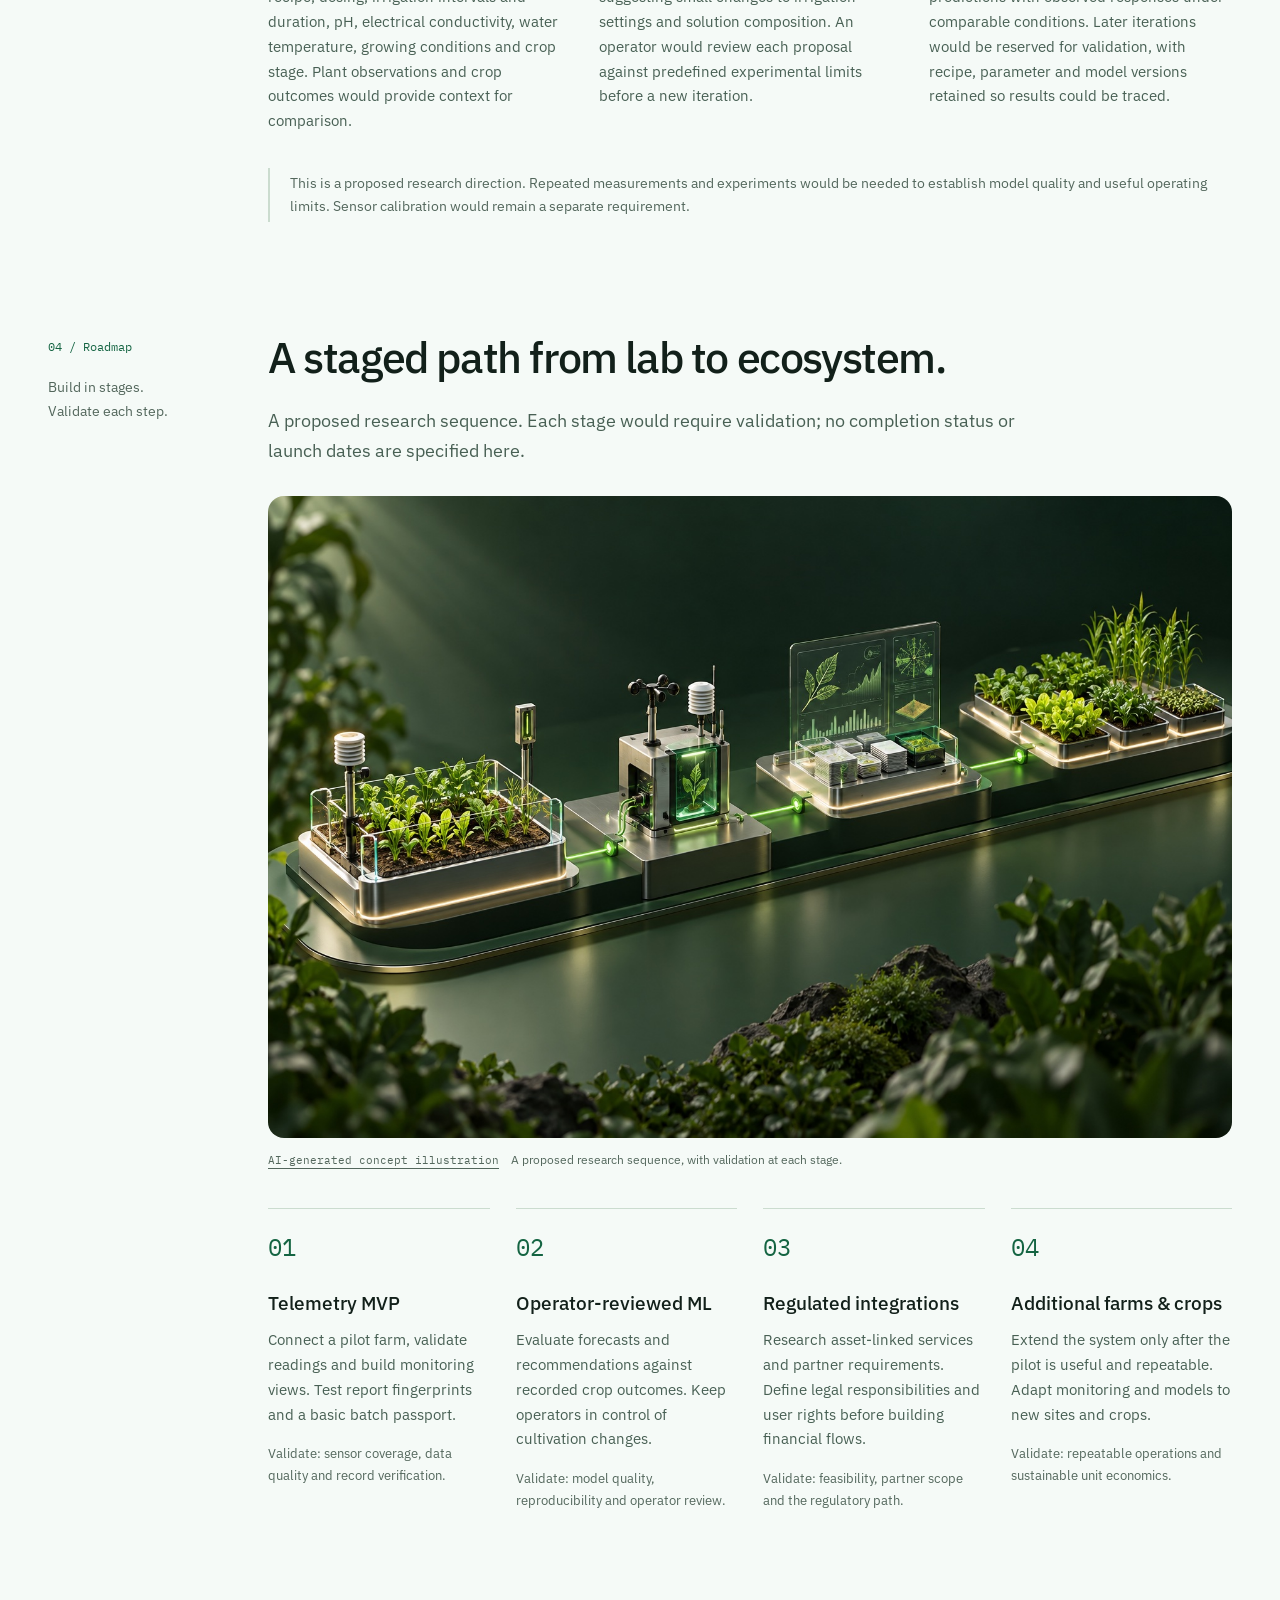
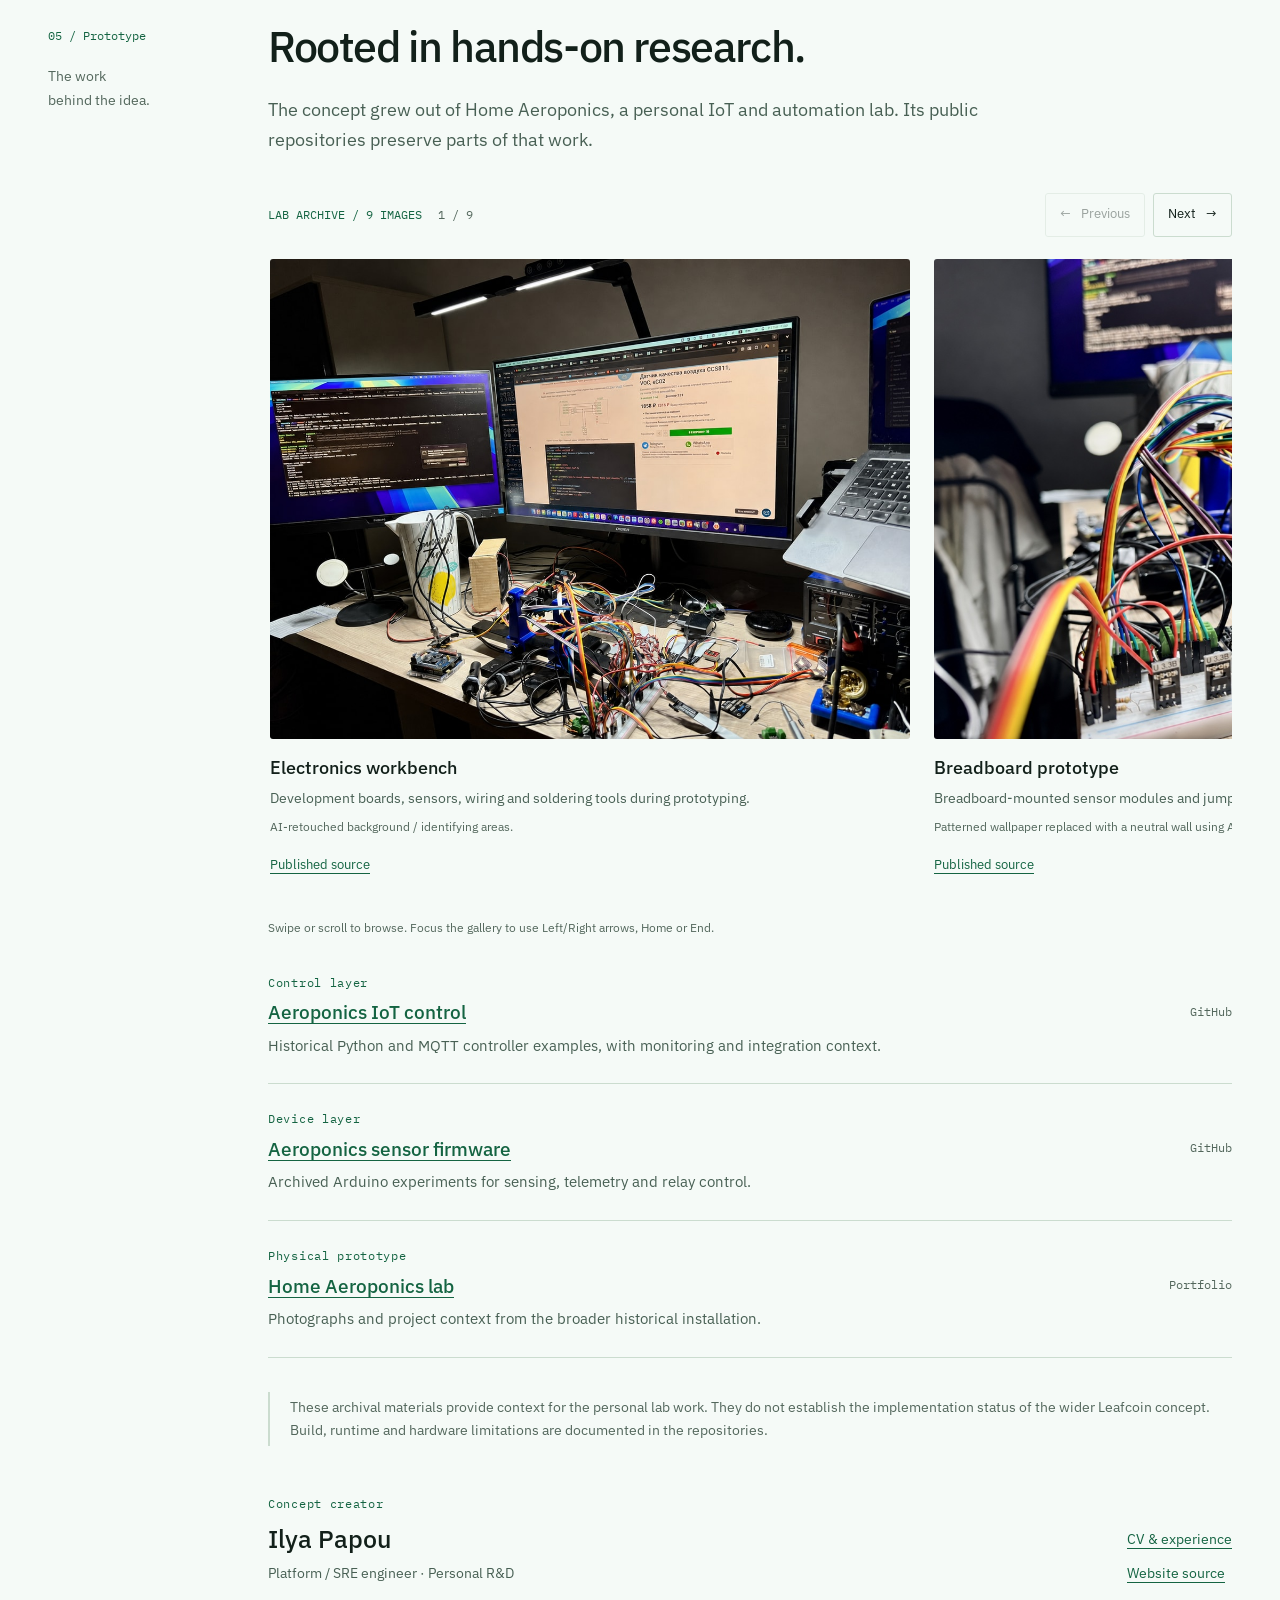
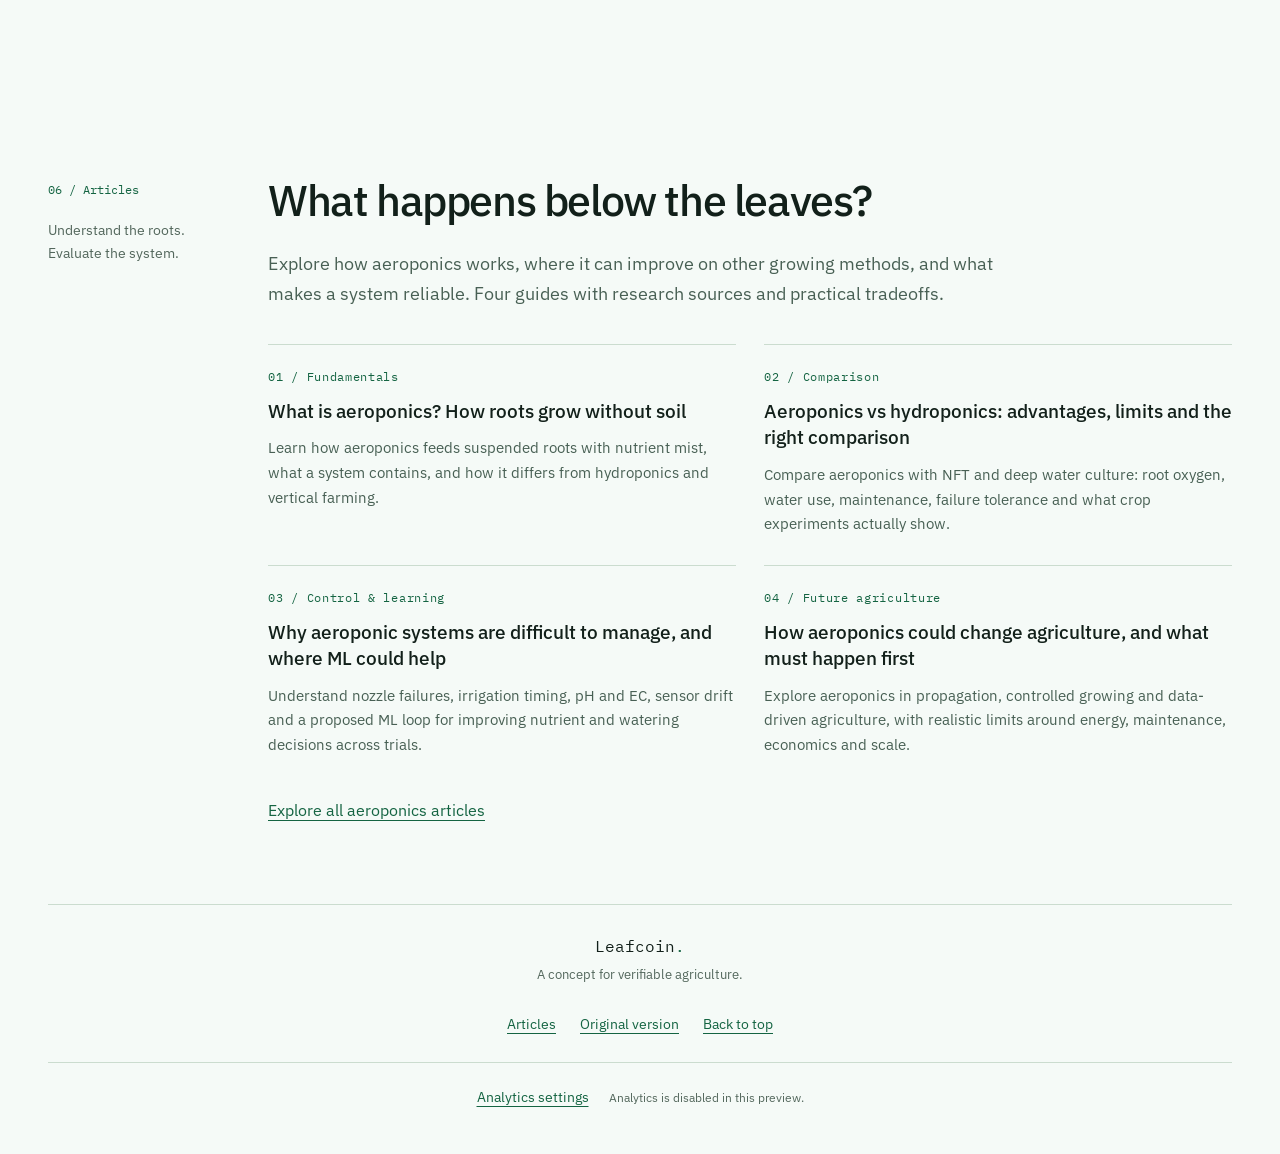
==== commit 0789e326: "Add sourced aeroponics learning library and discovery resources" ====
--- a/index.html
+++ b/index.html
@@ -35,11 +35,12 @@
   <link rel="preload" href="assets/fonts/ibm-plex-sans.ttf" as="font" type="font/ttf" crossorigin>
   <link rel="stylesheet" href="styles.css?v=20260930-footer-center">
   <link rel="stylesheet" href="gallery.css">
+  <link rel="stylesheet" href="articles.css?v=20261013-articles">
   <link rel="stylesheet" href="section-illustrations.css">
   <link rel="stylesheet" href="analytics-ui.css?v=20260930-footer-center">
   <script src="site.js?v=20260930-menu2" defer></script>
   <script src="gallery.js" defer></script>
-  <script src="analytics.js?v=20261013-copy" defer></script>
+  <script src="analytics.js?v=20261013-articles" defer></script>
   <script type="application/ld+json">
     {
       "@context": "https://schema.org",
@@ -93,6 +94,7 @@
         <a href="#calibration">ML calibration</a>
         <a href="#roadmap">Roadmap</a>
         <a href="#prototype">Prototype</a>
+        <a href="articles/index.html">Articles</a>
       </nav>
       <a class="creator-link" href="https://papou.work/">Creator’s CV</a>
     </div>
@@ -357,10 +359,15 @@
         <div class="creator"><div><p class="eyebrow">Concept creator</p><h3>Ilya Papou</h3><p>Platform / SRE engineer · Personal R&amp;D</p></div><div class="creator-links"><a href="https://papou.work/">CV &amp; experience</a><a href="https://github.com/pilprod/leafcoin">Website source</a></div></div>
       </div>
     </section>
+    <section id="guides" class="content-section home-guides" aria-labelledby="guides-title">
+      <div class="section-label"><span>06 / Articles</span><p>Understand the roots.<br>Evaluate the system.</p></div>
+      <div class="section-content"><h2 id="guides-title">What happens below the leaves?</h2><p class="section-intro">Explore how aeroponics works, where it can improve on other growing methods, and what makes a system reliable. Four guides with research sources and practical tradeoffs.</p><div class="home-guide-list"><article><p class="eyebrow">01 / Fundamentals</p><h3><a href="articles/what-is-aeroponics.html">What is aeroponics? How roots grow without soil</a></h3><p>Learn how aeroponics feeds suspended roots with nutrient mist, what a system contains, and how it differs from hydroponics and vertical farming.</p></article><article><p class="eyebrow">02 / Comparison</p><h3><a href="articles/aeroponics-vs-hydroponics.html">Aeroponics vs hydroponics: advantages, limits and the right comparison</a></h3><p>Compare aeroponics with NFT and deep water culture: root oxygen, water use, maintenance, failure tolerance and what crop experiments actually show.</p></article><article><p class="eyebrow">03 / Control & learning</p><h3><a href="articles/aeroponic-system-control.html">Why aeroponic systems are difficult to manage, and where ML could help</a></h3><p>Understand nozzle failures, irrigation timing, pH and EC, sensor drift and a proposed ML loop for improving nutrient and watering decisions across trials.</p></article><article><p class="eyebrow">04 / Future agriculture</p><h3><a href="articles/future-of-aeroponics.html">How aeroponics could change agriculture, and what must happen first</a></h3><p>Explore aeroponics in propagation, controlled growing and data-driven agriculture, with realistic limits around energy, maintenance, economics and scale.</p></article></div><a class="library-link" href="articles/index.html">Explore all aeroponics articles</a></div>
+    </section>
   </main>
   <footer class="site-footer">
     <p>Leafcoin<span aria-hidden="true">.</span> <span class="footer-context">A concept for verifiable agriculture.</span></p>
     <nav class="footer-links" aria-label="Footer navigation">
+      <a href="articles/index.html">Articles</a>
       <a href="https://old.leafcoin.org/">Original version</a>
       <a href="#main">Back to top</a>
     </nav>
--- a/articles.css
+++ b/articles.css
@@ -0,0 +1,104 @@
+/* Reading layouts use the site's existing device theme and local fonts. */
+.learning-main { width: min(100% - 96px, 1120px); margin: 0 auto; }
+.breadcrumbs { display: flex; flex-wrap: wrap; align-items: center; gap: 12px; padding: 20px 0 26px; color: var(--muted); font-size: 13px; }
+.breadcrumbs a { color: var(--muted); }
+.library-header { max-width: 850px; padding: 36px 0 48px; }
+.learning-main h1 { max-width: 880px; font-size: clamp(36px, 4.4vw, 56px); letter-spacing: -1.8px; line-height: 1.12; margin-top: 18px; }
+.library-intro { font-size: 21px; margin-top: 26px; max-width: 740px; color: var(--ink); }
+.editorial-note { font-size: 14px; margin-top: 20px; max-width: 760px; color: var(--muted); }
+.guide-grid { display: grid; grid-template-columns: repeat(2, minmax(0, 1fr)); gap: 44px 32px; }
+.guide-card { min-width: 0; }
+.guide-card-cover { display: block; overflow: hidden; border-radius: 14px; background: var(--surface); }
+.guide-card-cover img { width: 100%; aspect-ratio: 3 / 2; object-fit: cover; }
+.guide-card-copy { padding-top: 20px; }
+.guide-card h2 { font-size: 26px; line-height: 1.25; letter-spacing: -.55px; margin-top: 12px; }
+.guide-card h2 a { color: var(--ink); text-decoration: none; }
+.guide-card h2 a:hover { color: var(--accent); text-decoration: underline; }
+.guide-card-copy > p:not(.eyebrow) { margin-top: 14px; }
+.guide-card .guide-card-note { font-size: 12px; color: var(--muted); }
+.library-context { border-top: 1px solid var(--line); margin-top: 70px; padding: 36px 0 64px; max-width: 820px; }
+.library-context h2 { font-size: 32px; }
+.library-context p { margin: 22px 0; }
+.article-header { max-width: 850px; padding-top: 26px; }
+.article-meta { display: flex; flex-wrap: wrap; gap: 0 .3em; margin-top: 22px; color: var(--muted); font-size: 13px; }
+.article-answer { margin-top: 28px; font-size: 21px; line-height: 1.6; color: var(--ink); max-width: 810px; }
+.article-text-link { margin-top: 20px; font-size: 14px; }
+.article-cover { max-width: 900px; margin: 42px 0 54px; }
+.article-cover img { width: 100%; height: auto; border-radius: 18px; }
+.article-cover figcaption { display: flex; flex-wrap: wrap; justify-content: space-between; gap: 4px 20px; font-size: 12px; color: var(--muted); padding-top: 12px; }
+.article-layout { display: grid; grid-template-columns: 230px minmax(0, 720px); gap: 54px; align-items: start; }
+.article-toc { position: sticky; top: 24px; padding-top: 5px; }
+.article-toc ol { list-style: none; padding: 0; margin-top: 16px; }
+.article-toc li + li { margin-top: 12px; }
+.article-toc a { display: block; font-size: 13px; line-height: 1.5; text-decoration: none; color: var(--text); padding: 4px 0; }
+.article-toc a:hover { color: var(--accent); text-decoration: underline; }
+.article-prose { min-width: 0; font-size: 18px; line-height: 1.8; }
+.article-prose section { margin-bottom: 48px; scroll-margin-top: 28px; }
+.article-prose h2 { font-size: 31px; letter-spacing: -.9px; line-height: 1.25; }
+.article-prose h3 { font-size: 22px; }
+.article-prose p { margin-top: 20px; }
+.article-prose ul, .article-prose ol { margin-top: 20px; padding-left: 24px; }
+.article-prose li + li { margin-top: 12px; }
+.comparison-scroll { overflow-x: auto; margin-top: 28px; border: 1px solid var(--line); border-radius: 10px; }
+.comparison-hint { display: none; }
+.comparison-scroll:focus-visible { outline: 3px solid var(--focus); outline-offset: 4px; }
+.comparison-scroll table { width: 100%; min-width: 590px; border-collapse: collapse; font-size: 14px; line-height: 1.65; }
+.comparison-scroll caption { text-align: left; padding: 16px; color: var(--muted); font-size: 13px; }
+.comparison-scroll th, .comparison-scroll td { padding: 16px; text-align: left; vertical-align: top; border-top: 1px solid var(--line); }
+.comparison-scroll thead { background: var(--surface); color: var(--ink); }
+.comparison-scroll tbody th { width: 24%; color: var(--ink); font-weight: 500; }
+.article-question { margin-top: 26px; padding-top: 20px; border-top: 1px solid var(--line); }
+.article-question p { margin-top: 12px; }
+.article-sources { border-top: 1px solid var(--line); padding-top: 30px; font-size: 15px; }
+.article-sources li p { font-size: 13px; margin-top: 6px; color: var(--muted); }
+.article-sources a { overflow-wrap: anywhere; }
+.article-related { padding-top: 30px; border-top: 1px solid var(--line); }
+.article-related > a { display: inline-block; margin-top: 26px; font-size: 15px; }
+.home-guides { padding-bottom: 72px; }
+.home-guide-list { display: grid; grid-template-columns: repeat(2, minmax(0, 1fr)); gap: 28px; margin-top: 36px; }
+.home-guide-list article { border-top: 1px solid var(--line); padding-top: 22px; }
+.home-guide-list h3 { margin: 10px 0 12px; }
+.home-guide-list h3 a { color: var(--ink); text-decoration: none; }
+.home-guide-list h3 a:hover { color: var(--accent); text-decoration: underline; }
+.home-guide-list p:not(.eyebrow) { font-size: 15px; }
+.home-guides .library-link { display: inline-flex; min-height: 44px; align-items: center; margin-top: 30px; }
+@media (max-width: 1000px) { .article-layout { grid-template-columns: 190px minmax(0,1fr); gap: 34px; } }
+@media (max-width: 820px) {
+  .article-layout { grid-template-columns: minmax(0,1fr); gap: 40px; }
+  .article-toc { position: static; padding: 20px 0; border-top: 1px solid var(--line); border-bottom: 1px solid var(--line); }
+  .article-toc ol { display: grid; grid-template-columns: repeat(2,minmax(0,1fr)); gap: 12px 24px; }
+  .article-toc li + li { margin-top: 0; }
+  .article-toc a { min-height: 44px; font-size: 14px; }
+}
+@media (max-width: 600px) {
+  .learning-main { width: calc(100% - 40px); }
+  .breadcrumbs { padding: 14px 0 12px; }
+  .library-header, .article-header { padding-top: 22px; }
+  .learning-main h1 { font-size: clamp(31px,8.5vw,43px); letter-spacing: -1px; }
+  .library-intro, .article-answer { font-size: 19px; }
+  .guide-grid, .home-guide-list { grid-template-columns: minmax(0,1fr); gap: 34px; }
+  .guide-card h2 { font-size: 24px; }
+  .library-context { margin-top: 48px; padding: 28px 0 38px; }
+  .article-meta { font-size: 12px; line-height: 1.7; }
+  .article-cover { margin: 30px 0 36px; }
+  .article-cover img { border-radius: 12px; }
+  .article-toc ol { grid-template-columns: minmax(0,1fr); gap: 6px; }
+  .article-prose { font-size: 17px; }
+  .article-prose h2 { font-size: 28px; }
+  .article-prose section { margin-bottom: 38px; }
+  .article-prose .comparison-hint { display: block; color: var(--muted); font-size: 13px; }
+  .comparison-hint + .comparison-scroll { margin-top: 14px; }
+  .home-guides { padding-bottom: 38px; }
+}
+@media print {
+  .learning-main { width: 100%; }
+  .breadcrumbs, .article-toc, .article-text-link, .article-related { display: none; }
+  .article-layout { display: block; }
+  .learning-main h1 { font-size: 26pt; }
+  .article-answer, .article-prose { font-size: 11pt; }
+  .article-prose h2 { font-size: 18pt; }
+  .article-prose h3 { font-size: 14pt; }
+  .article-cover { max-width: 150mm; }
+  .comparison-scroll { overflow: visible; }
+  .comparison-scroll table { min-width: 0; }
+}
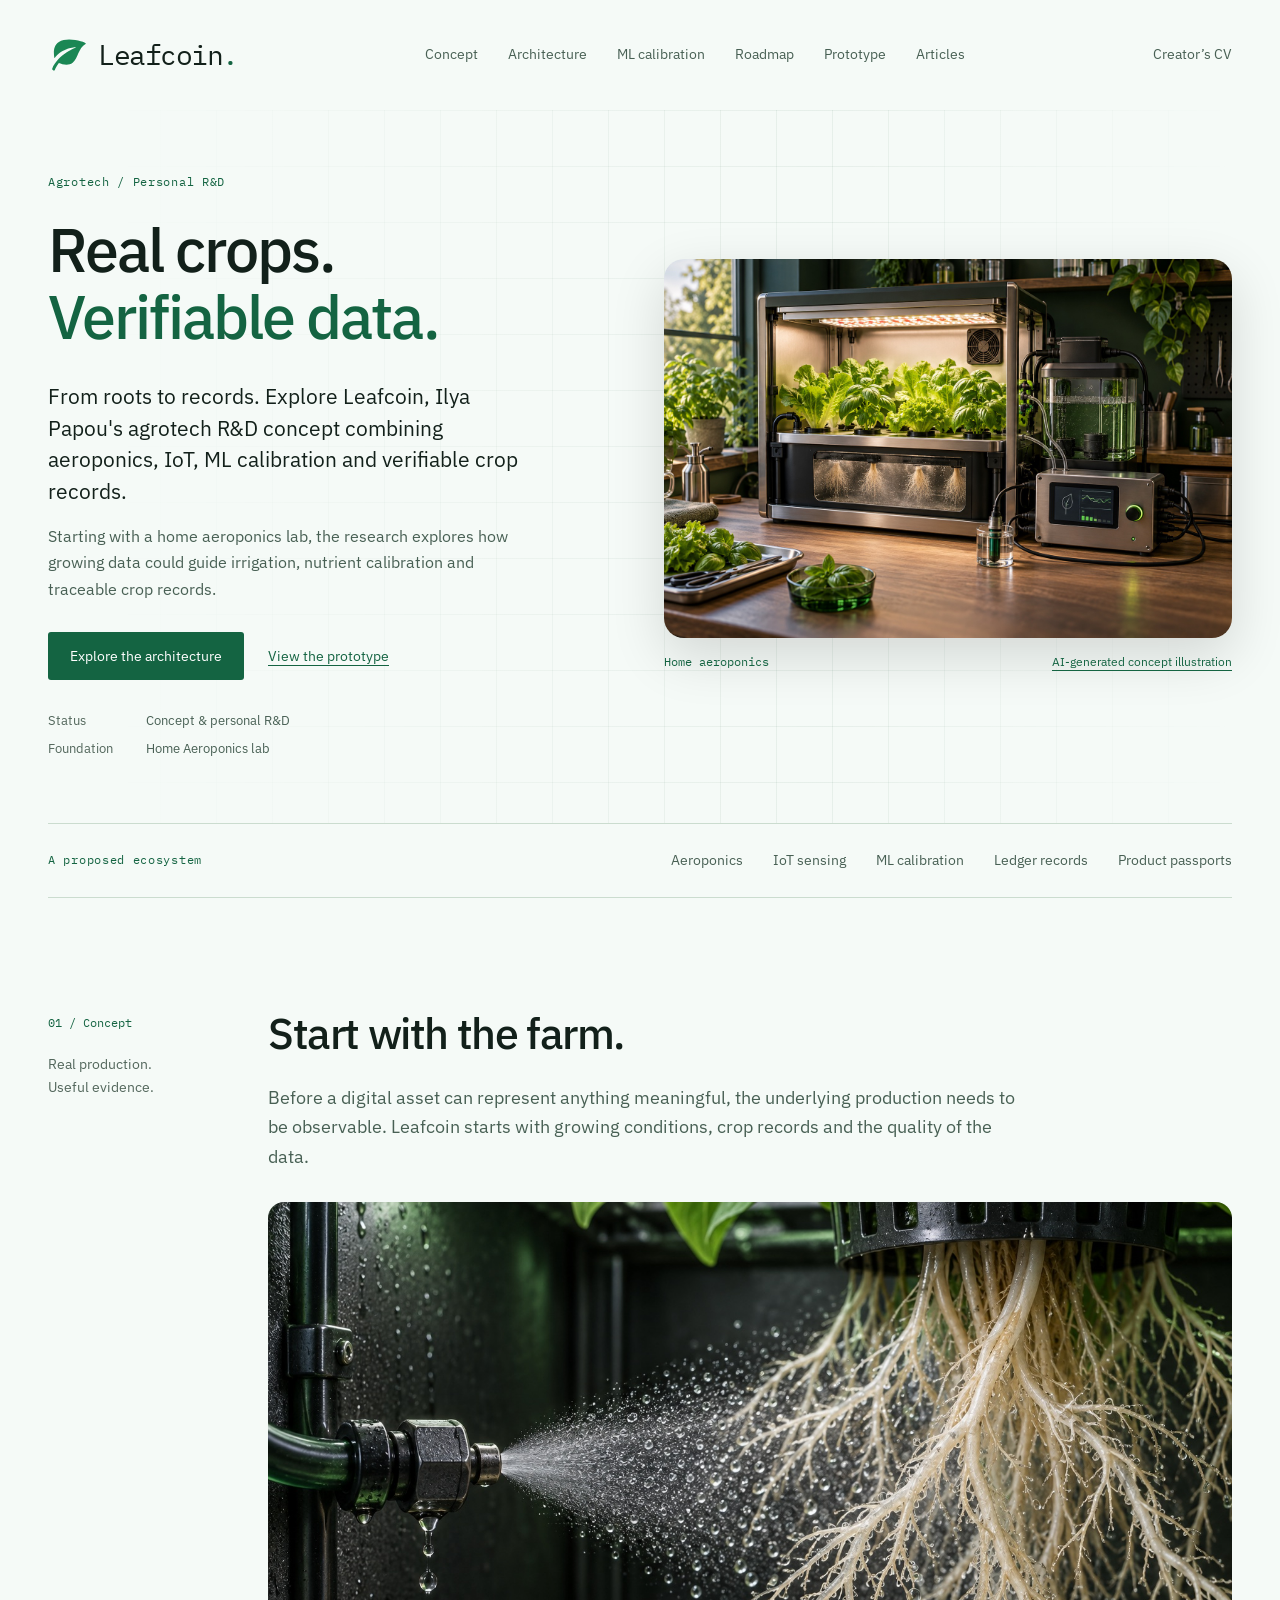
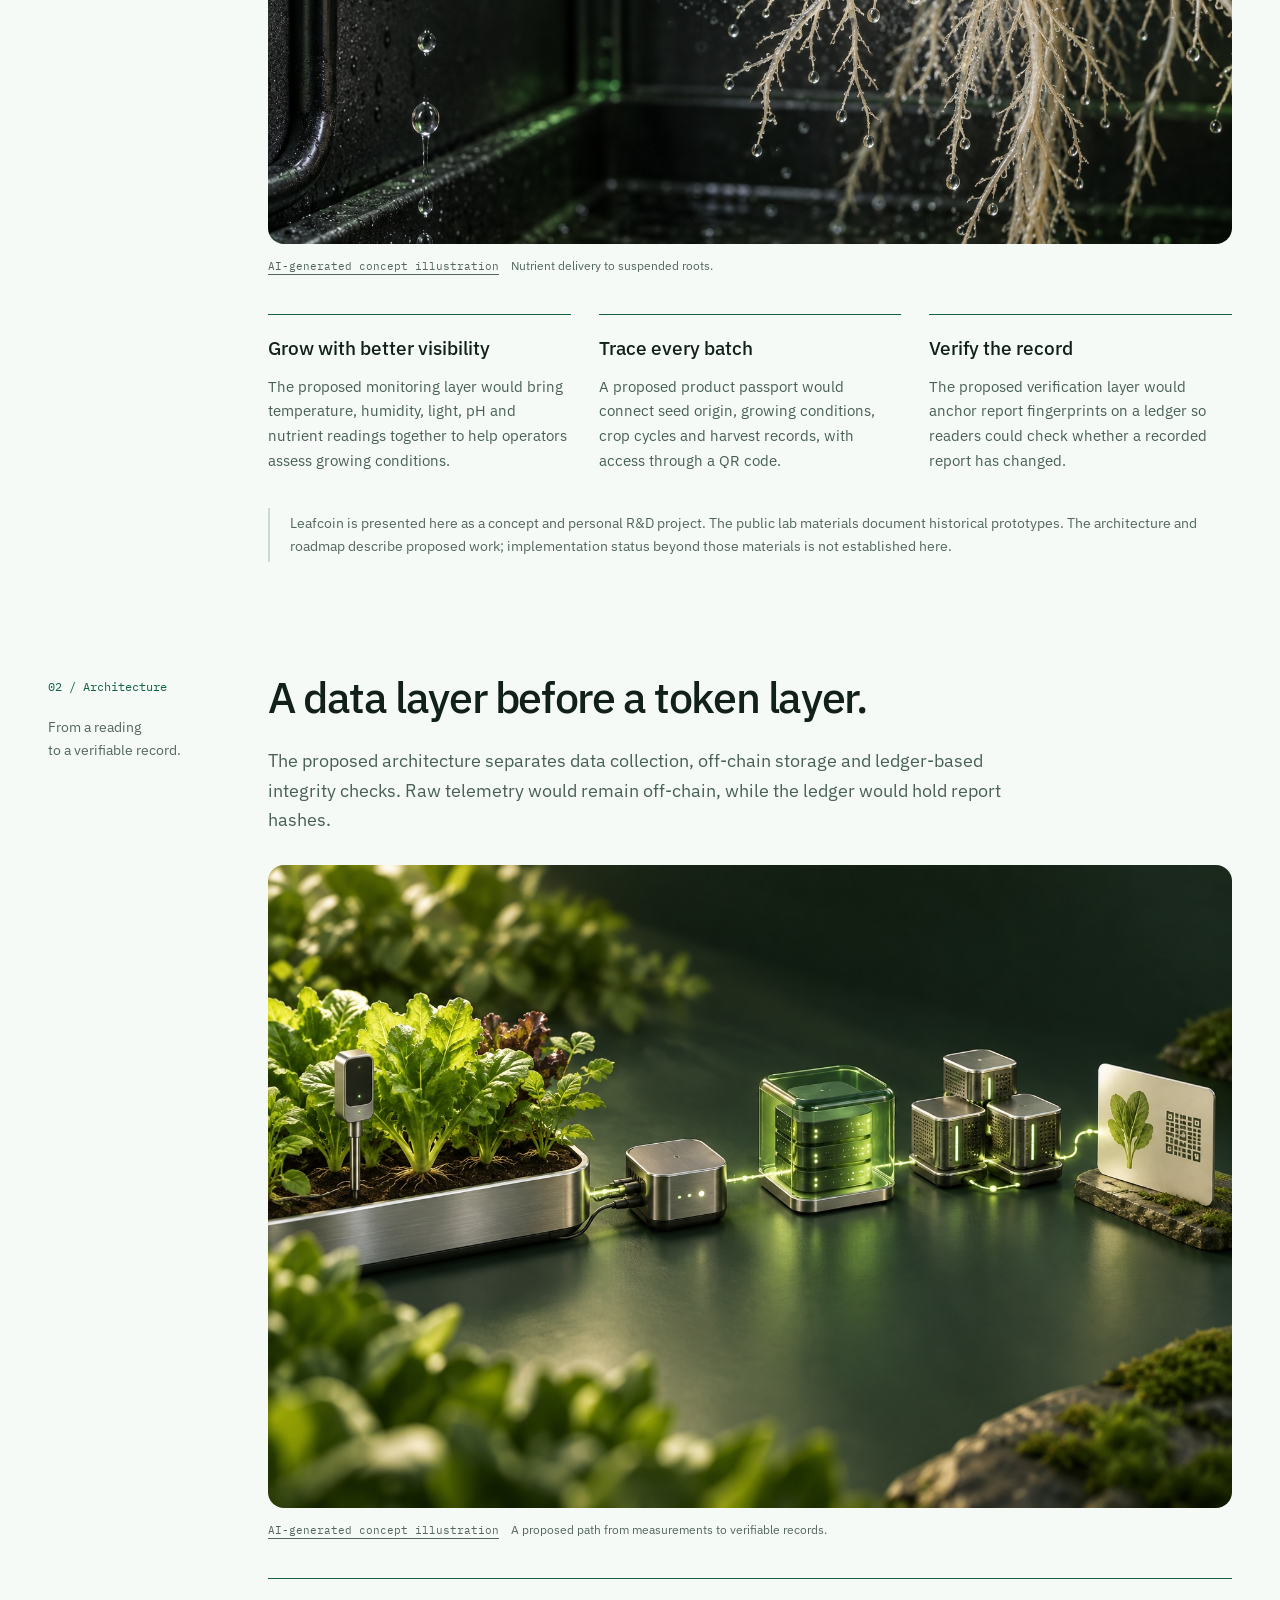
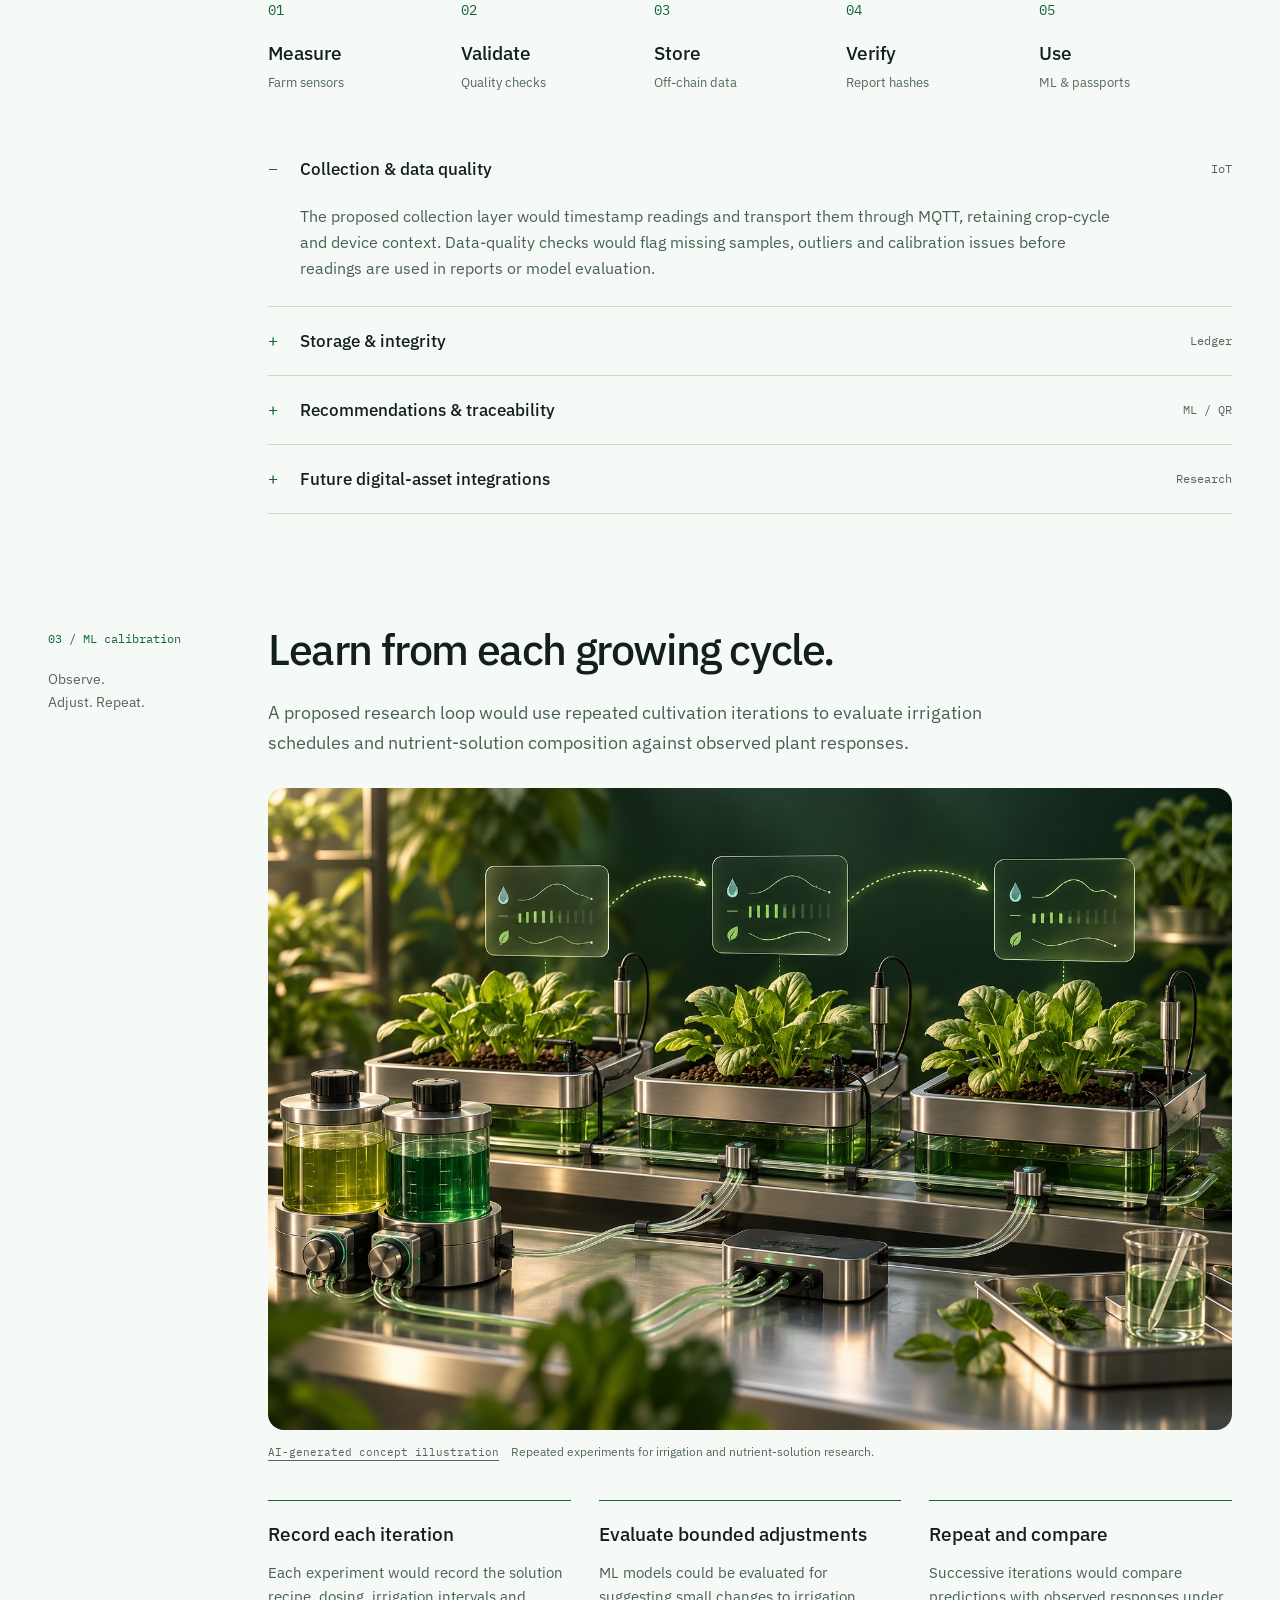
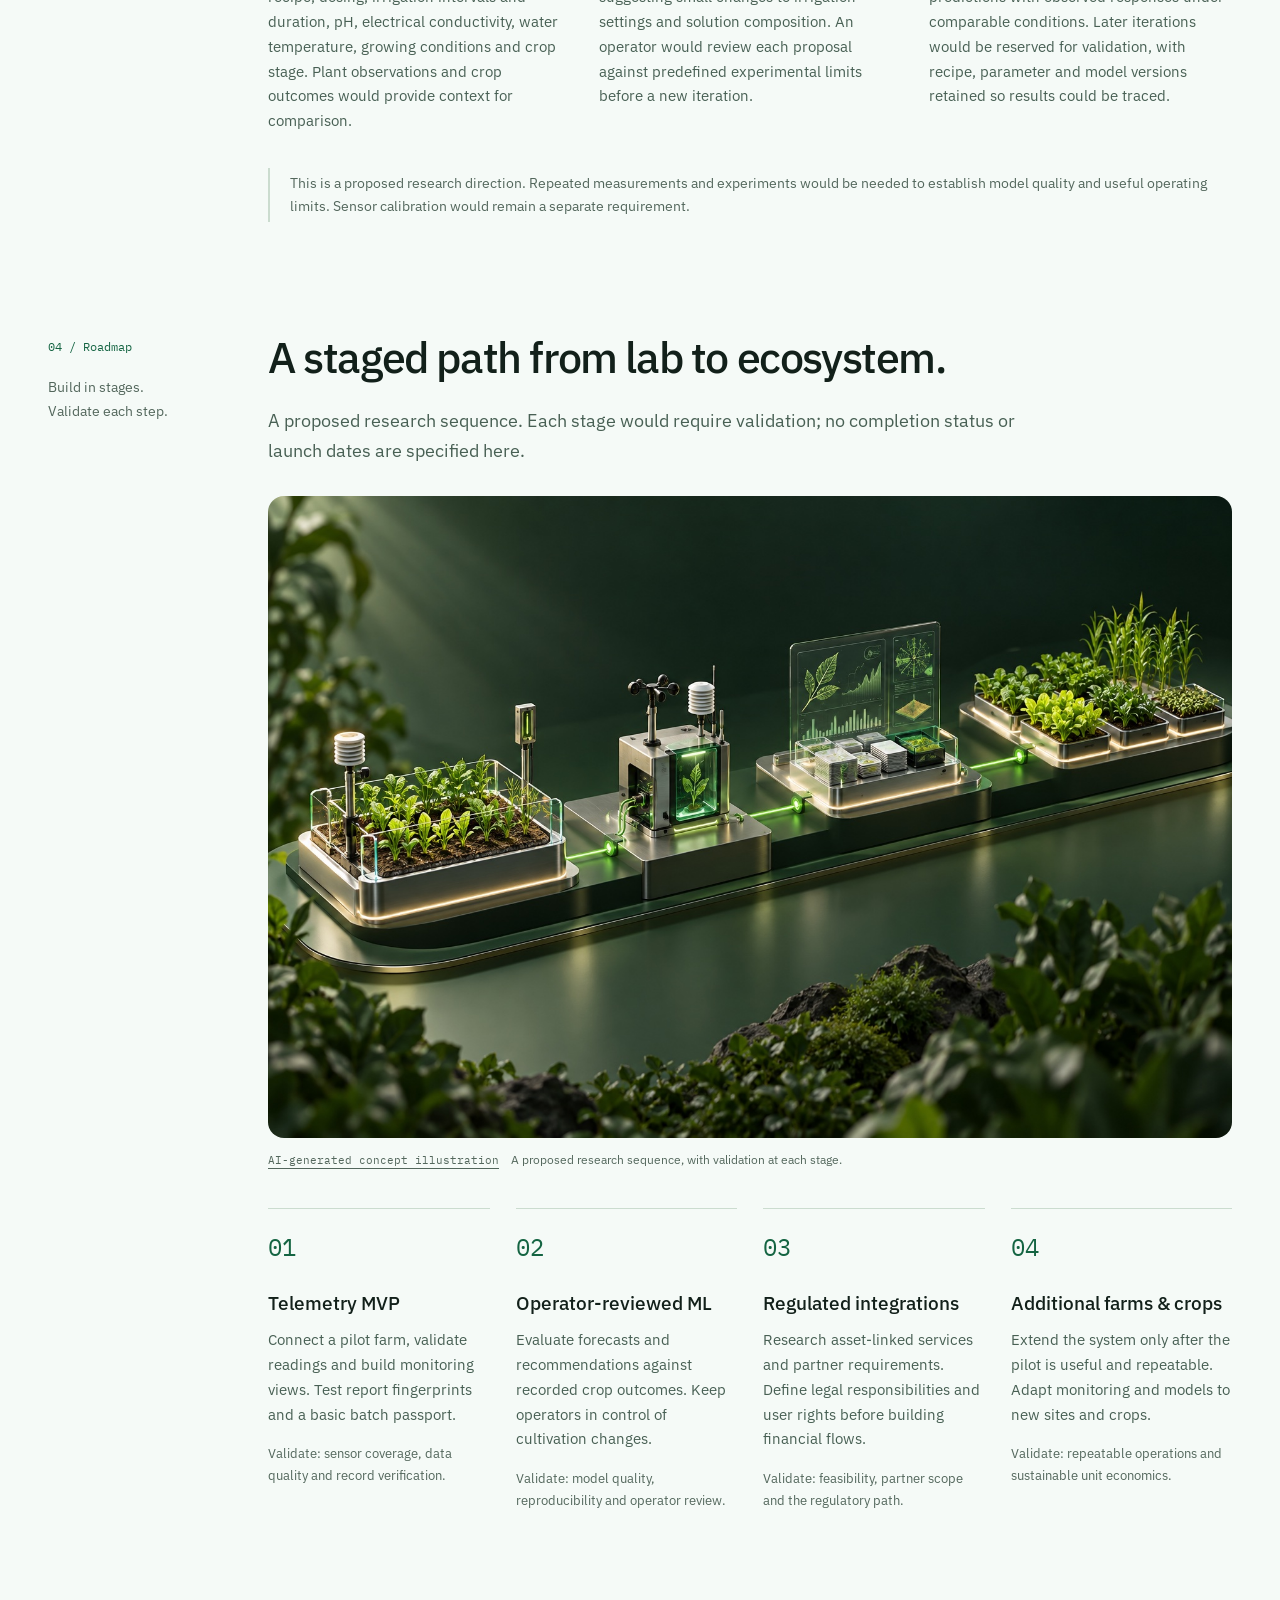
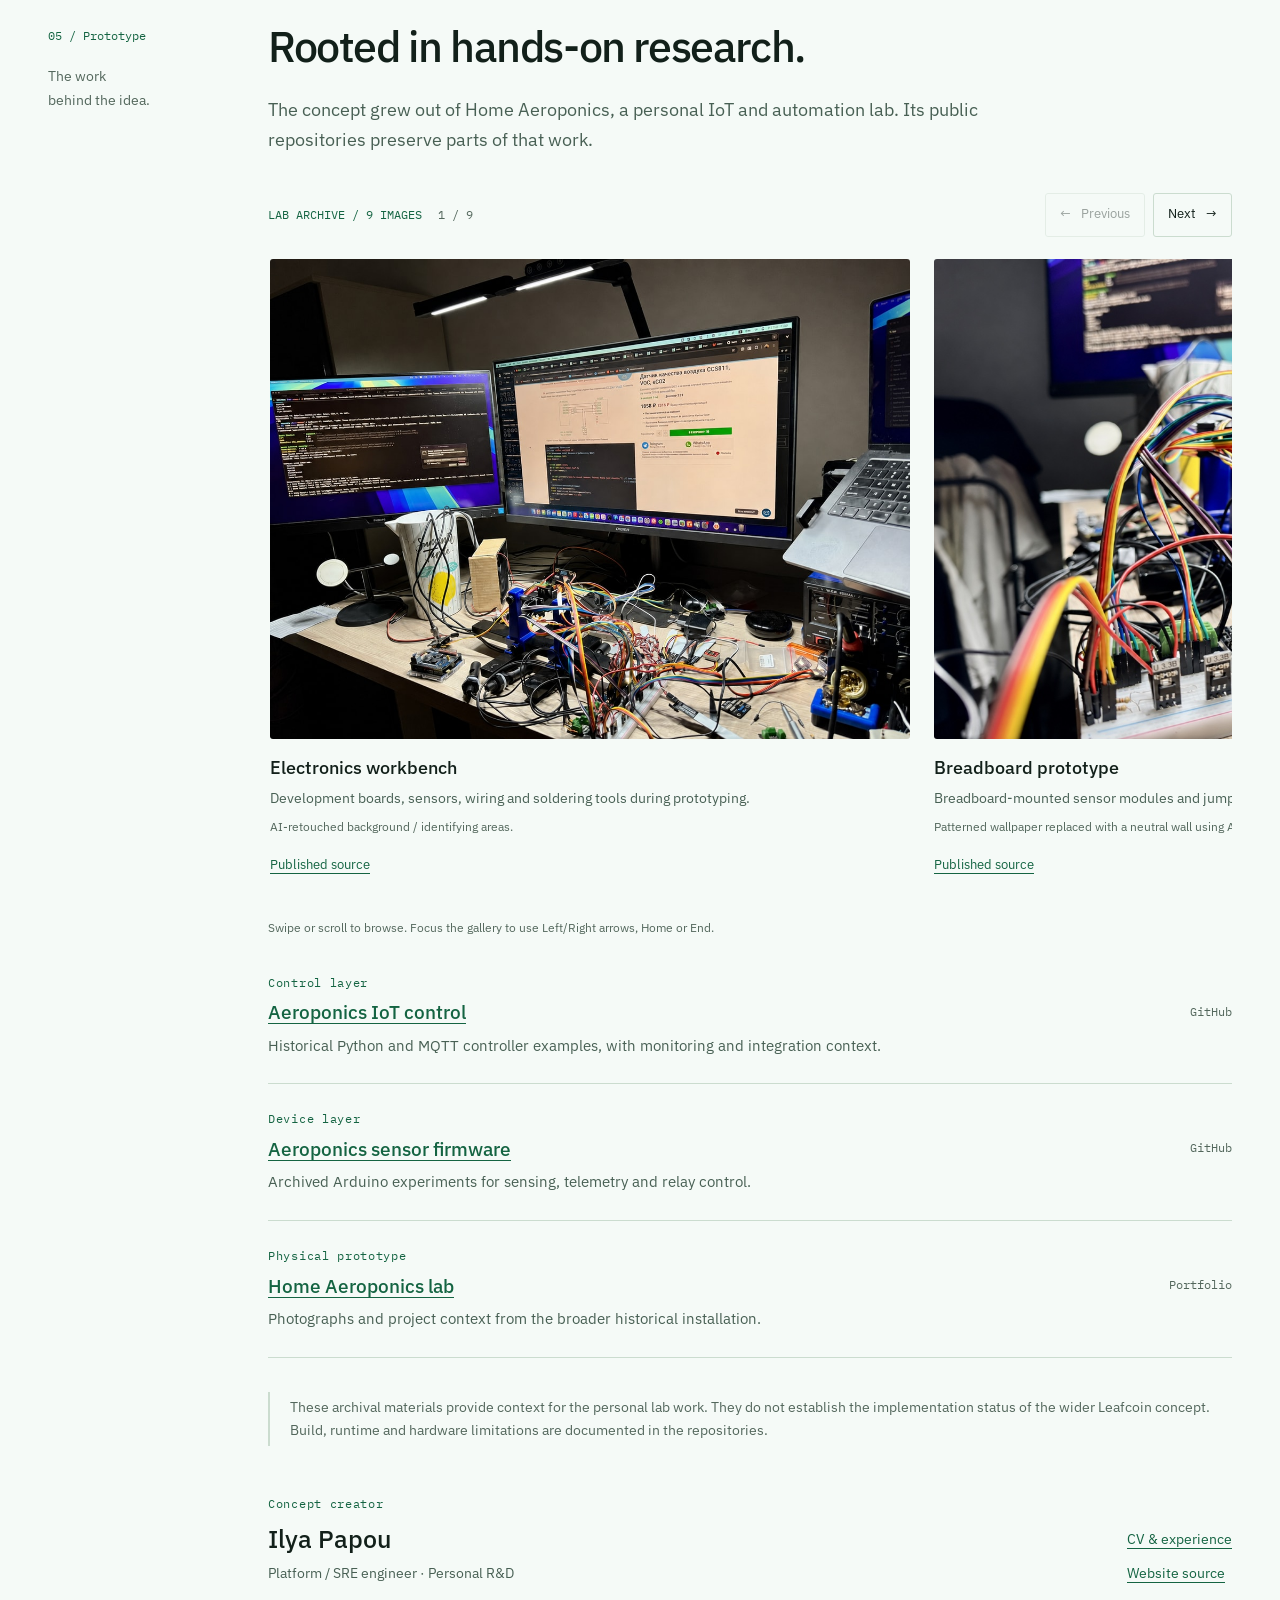
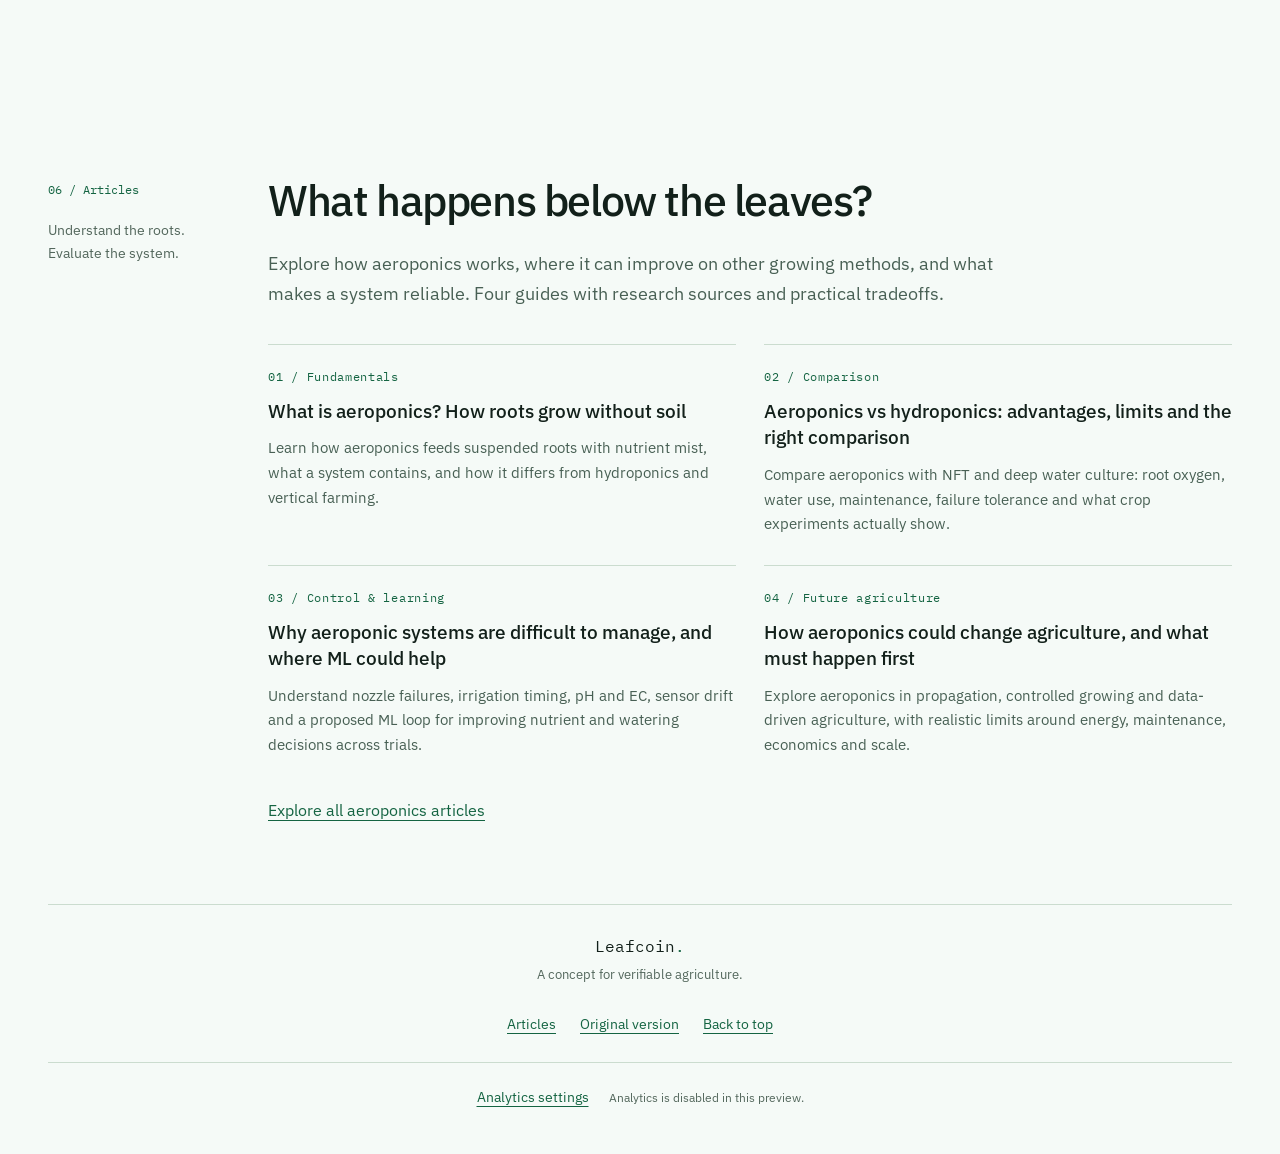
==== commit 07a4ccbf: "Prefer the aeroponic spray image for homepage previews" ====
--- a/index.html
+++ b/index.html
@@ -16,16 +16,16 @@
   <meta property="og:title" content="Leafcoin: Real crops. Verifiable data.">
   <meta property="og:description" content="From roots to records. Explore Leafcoin, Ilya Papou's agrotech R&amp;D concept combining aeroponics, IoT, ML calibration and verifiable crop records.">
   <meta property="og:url" content="https://leafcoin.org/">
-  <meta property="og:image" content="https://leafcoin.org/assets/images/hero-home-lab.jpg">
+  <meta property="og:image" content="https://leafcoin.org/assets/images/article-nozzle-roots-detail.jpg">
   <meta property="og:image:type" content="image/jpeg">
   <meta property="og:image:width" content="1536">
   <meta property="og:image:height" content="1024">
-  <meta property="og:image:alt" content="AI-generated concept illustration for Leafcoin (leafcoin.org): a compact home aeroponics lab with plants, grow lighting, a nutrient reservoir and a controller.">
+  <meta property="og:image:alt" content="AI-generated concept illustration of nutrient mist reaching suspended roots in an aeroponic chamber.">
   <meta name="twitter:card" content="summary_large_image">
   <meta name="twitter:title" content="Leafcoin: Real crops. Verifiable data.">
   <meta name="twitter:description" content="From roots to records. Explore Leafcoin, Ilya Papou's agrotech R&amp;D concept combining aeroponics, IoT, ML calibration and verifiable crop records.">
-  <meta name="twitter:image" content="https://leafcoin.org/assets/images/hero-home-lab.jpg">
-  <meta name="twitter:image:alt" content="AI-generated concept illustration for Leafcoin (leafcoin.org): a compact home aeroponics lab with plants, grow lighting, a nutrient reservoir and a controller.">
+  <meta name="twitter:image" content="https://leafcoin.org/assets/images/article-nozzle-roots-detail.jpg">
+  <meta name="twitter:image:alt" content="AI-generated concept illustration of nutrient mist reaching suspended roots in an aeroponic chamber.">
   <link rel="canonical" href="https://leafcoin.org/">
   <link rel="describedby" href="llms.txt" type="text/plain" title="Leafcoin concept overview">
   <link rel="alternate" href="index.md" type="text/markdown" title="Leafcoin full concept in Markdown">
@@ -64,6 +64,8 @@
           "inLanguage": "en",
           "isPartOf": {"@id": "https://leafcoin.org/#website"},
           "creator": {"@id": "https://papou.work/#person"},
+          "mainEntityOfPage": {"@id": "https://leafcoin.org/#webpage"},
+          "image": {"@id": "https://leafcoin.org/#image-article-nozzle-roots-detail"},
           "subjectOf": [
             {"@type": "WebPage", "url": "https://papou.work/portfolio.html#home"}
           ]
@@ -74,6 +76,26 @@
           "name": "Ilya Papou",
           "url": "https://papou.work/",
           "sameAs": ["https://github.com/pilprod", "https://www.linkedin.com/in/pilprod/"]
+        },
+        {
+          "@type": "WebPage",
+          "@id": "https://leafcoin.org/#webpage",
+          "url": "https://leafcoin.org/",
+          "name": "Leafcoin: Real crops. Verifiable data.",
+          "inLanguage": "en",
+          "isPartOf": {"@id": "https://leafcoin.org/#website"},
+          "mainEntity": {"@id": "https://leafcoin.org/#concept"},
+          "primaryImageOfPage": {"@id": "https://leafcoin.org/#image-article-nozzle-roots-detail"}
+        },
+        {
+          "@type": "ImageObject",
+          "@id": "https://leafcoin.org/#image-article-nozzle-roots-detail",
+          "contentUrl": "https://leafcoin.org/assets/images/article-nozzle-roots-detail.jpg",
+          "width": 1536,
+          "height": 1024,
+          "caption": "AI-generated concept illustration of nutrient mist reaching suspended roots in an aeroponic chamber.",
+          "creativeWorkStatus": "AI-generated concept illustration",
+          "isBasedOn": "https://leafcoin.org/docs/generated-illustrations.md#article-nozzle-roots-detail"
         }
       ]
     }
@@ -130,8 +152,8 @@
         <h2 id="concept-title">Start with the farm.</h2>
         <p class="section-intro">Before a digital asset can represent anything meaningful, the underlying production needs to be observable. Leafcoin starts with growing conditions, crop records and the quality of the data.</p>
         <figure class="section-illustration">
-          <img src="assets/images/section-concept.jpg" width="1536" height="1024" loading="lazy" decoding="async" alt="AI-generated concept illustration of an aeroponic growing module with leafy plants, a mist chamber, reservoir, pump and sensors.">
-          <figcaption><a class="section-illustration-label" href="docs/generated-illustrations.md#concept">AI-generated concept illustration</a><span>Cultivation and observable growing conditions.</span></figcaption>
+          <img src="assets/images/article-nozzle-roots-detail.jpg" width="1536" height="1024" loading="lazy" decoding="async" alt="AI-generated concept illustration of nutrient mist reaching suspended roots in an aeroponic chamber.">
+          <figcaption><a class="section-illustration-label" href="docs/generated-illustrations.md#article-nozzle-roots-detail">AI-generated concept illustration</a><span>Nutrient delivery to suspended roots.</span></figcaption>
         </figure>
         <div class="principles">
           <article><h3>Grow with better visibility</h3><p>The proposed monitoring layer would bring temperature, humidity, light, pH and nutrient readings together to help operators assess growing conditions.</p></article>
--- a/articles.css
+++ b/articles.css
@@ -54,6 +54,25 @@
 .article-sources a { overflow-wrap: anywhere; }
 .article-related { padding-top: 30px; border-top: 1px solid var(--line); }
 .article-related > a { display: inline-block; margin-top: 26px; font-size: 15px; }
+.article-inline-image, .article-diagram { margin: 34px 0 28px; }
+.article-inline-image img { width: 100%; height: auto; border-radius: 12px; }
+.article-inline-image figcaption, .article-diagram figcaption { font-size: 14px; line-height: 1.7; color: var(--muted); }
+.article-inline-image figcaption { padding-top: 16px; }
+.article-inline-image figcaption strong { color: var(--ink); font-weight: 500; }
+.article-inline-image figcaption p, .article-diagram figcaption p { margin-top: 10px; }
+.article-inline-image figcaption a { display: inline-block; margin-top: 10px; font-size: 12px; }
+.article-diagram { border: 1px solid var(--line); border-radius: 14px; padding: 22px; background: var(--surface); }
+.article-diagram > .eyebrow { margin: 0 0 12px; }
+.article-diagram h3 { line-height: 1.3; font-size: 24px; margin-bottom: 22px; }
+.article-diagram picture { display: block; }
+.article-diagram img { display: block; width: 100%; height: auto; aspect-ratio: var(--diagram-ratio); border-radius: 12px; }
+.article-diagram figcaption { padding-top: 12px; }
+.diagram-description { margin-top: 18px; border-top: 1px solid var(--line); }
+.diagram-description summary { padding: 12px 0; color: var(--accent); cursor: pointer; }
+.diagram-description summary:focus-visible, .diagram-download:focus-visible { outline: 3px solid var(--focus); outline-offset: 3px; }
+.diagram-description ol { font-size: 14px; }
+.diagram-description strong { color: var(--ink); font-weight: 500; }
+.diagram-download { display: inline-flex; align-items: center; min-height: 44px; margin-top: 10px; font-size: 13px; }
 .home-guides { padding-bottom: 72px; }
 .home-guide-list { display: grid; grid-template-columns: repeat(2, minmax(0, 1fr)); gap: 28px; margin-top: 36px; }
 .home-guide-list article { border-top: 1px solid var(--line); padding-top: 22px; }
@@ -86,6 +105,9 @@
   .article-prose { font-size: 17px; }
   .article-prose h2 { font-size: 28px; }
   .article-prose section { margin-bottom: 38px; }
+  .article-diagram { padding: 14px; border-radius: 12px; }
+  .article-diagram h3 { font-size: 22px; }
+  .article-diagram img { aspect-ratio: var(--diagram-mobile-ratio); }
   .article-prose .comparison-hint { display: block; color: var(--muted); font-size: 13px; }
   .comparison-hint + .comparison-scroll { margin-top: 14px; }
   .home-guides { padding-bottom: 38px; }
@@ -99,6 +121,8 @@
   .article-prose h2 { font-size: 18pt; }
   .article-prose h3 { font-size: 14pt; }
   .article-cover { max-width: 150mm; }
+  .article-diagram { break-inside: avoid; }
+  .article-diagram img { aspect-ratio: var(--diagram-ratio); }
   .comparison-scroll { overflow: visible; }
   .comparison-scroll table { min-width: 0; }
 }
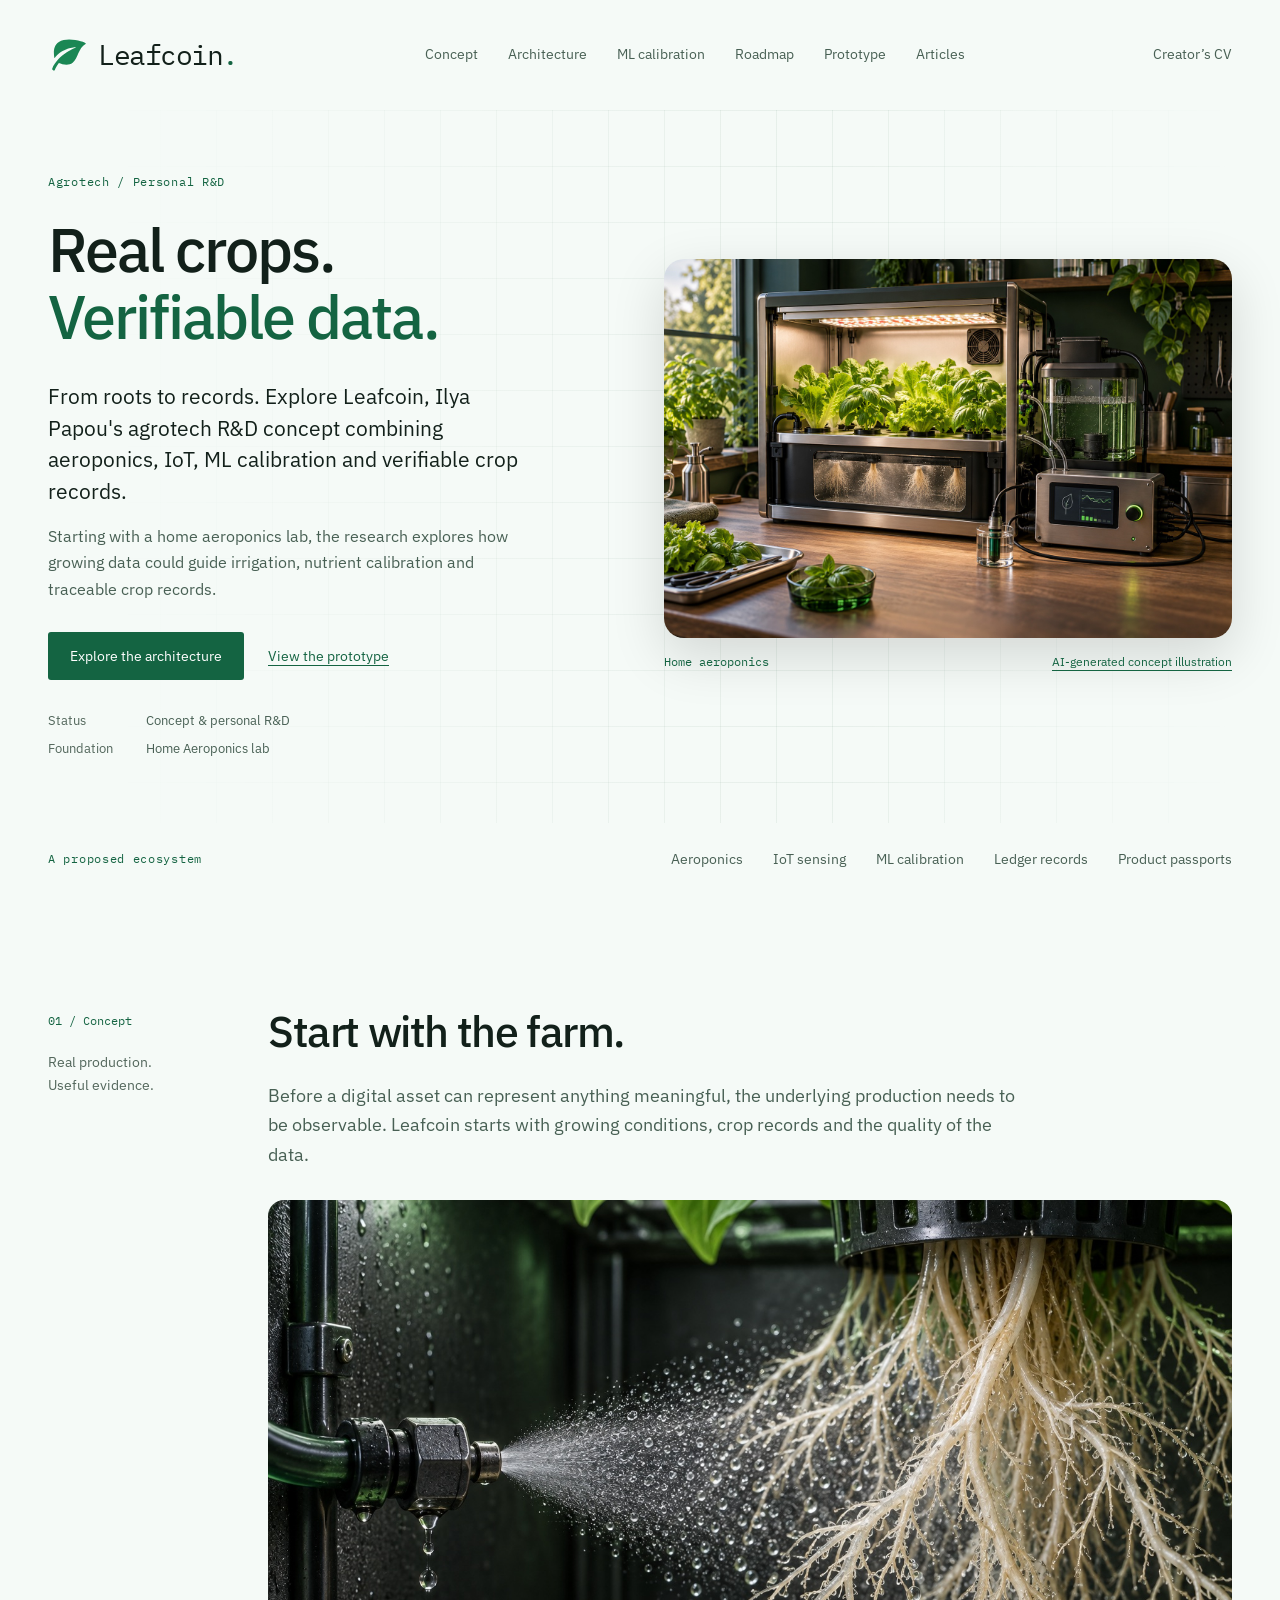
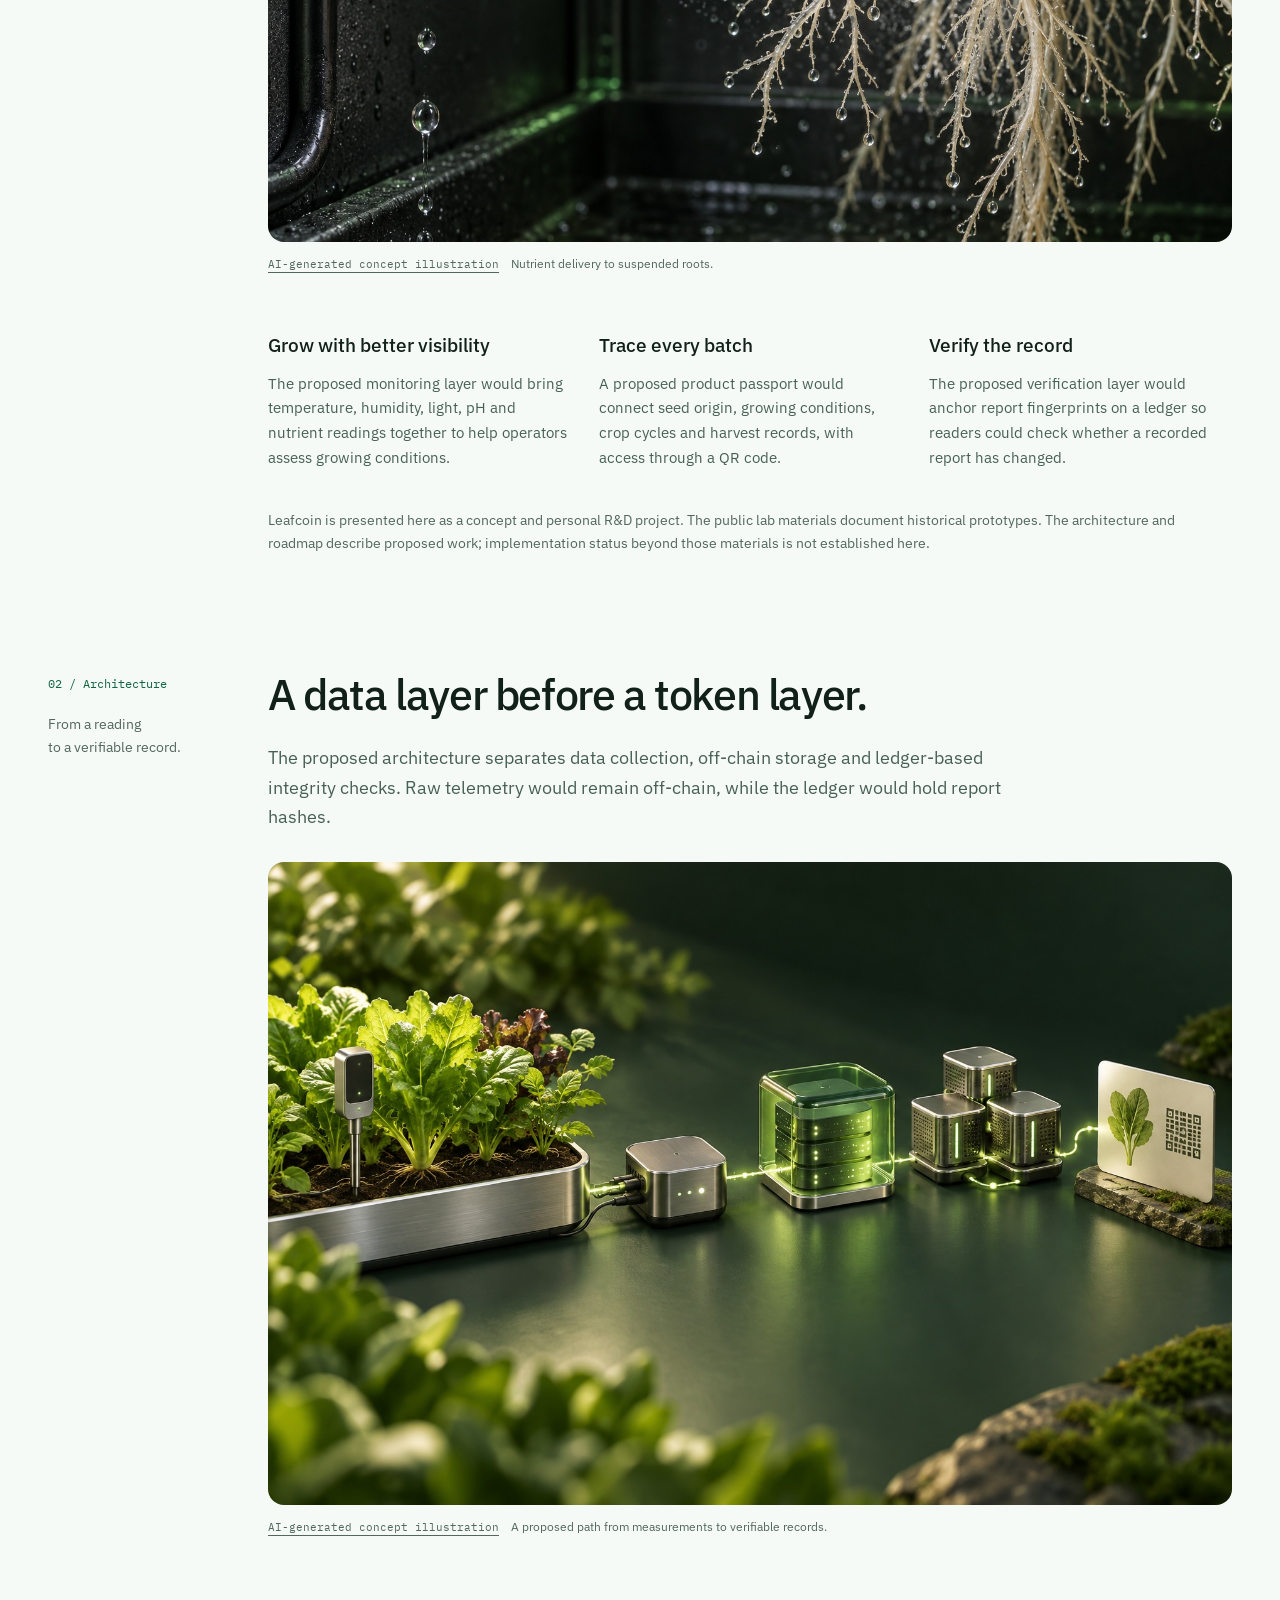
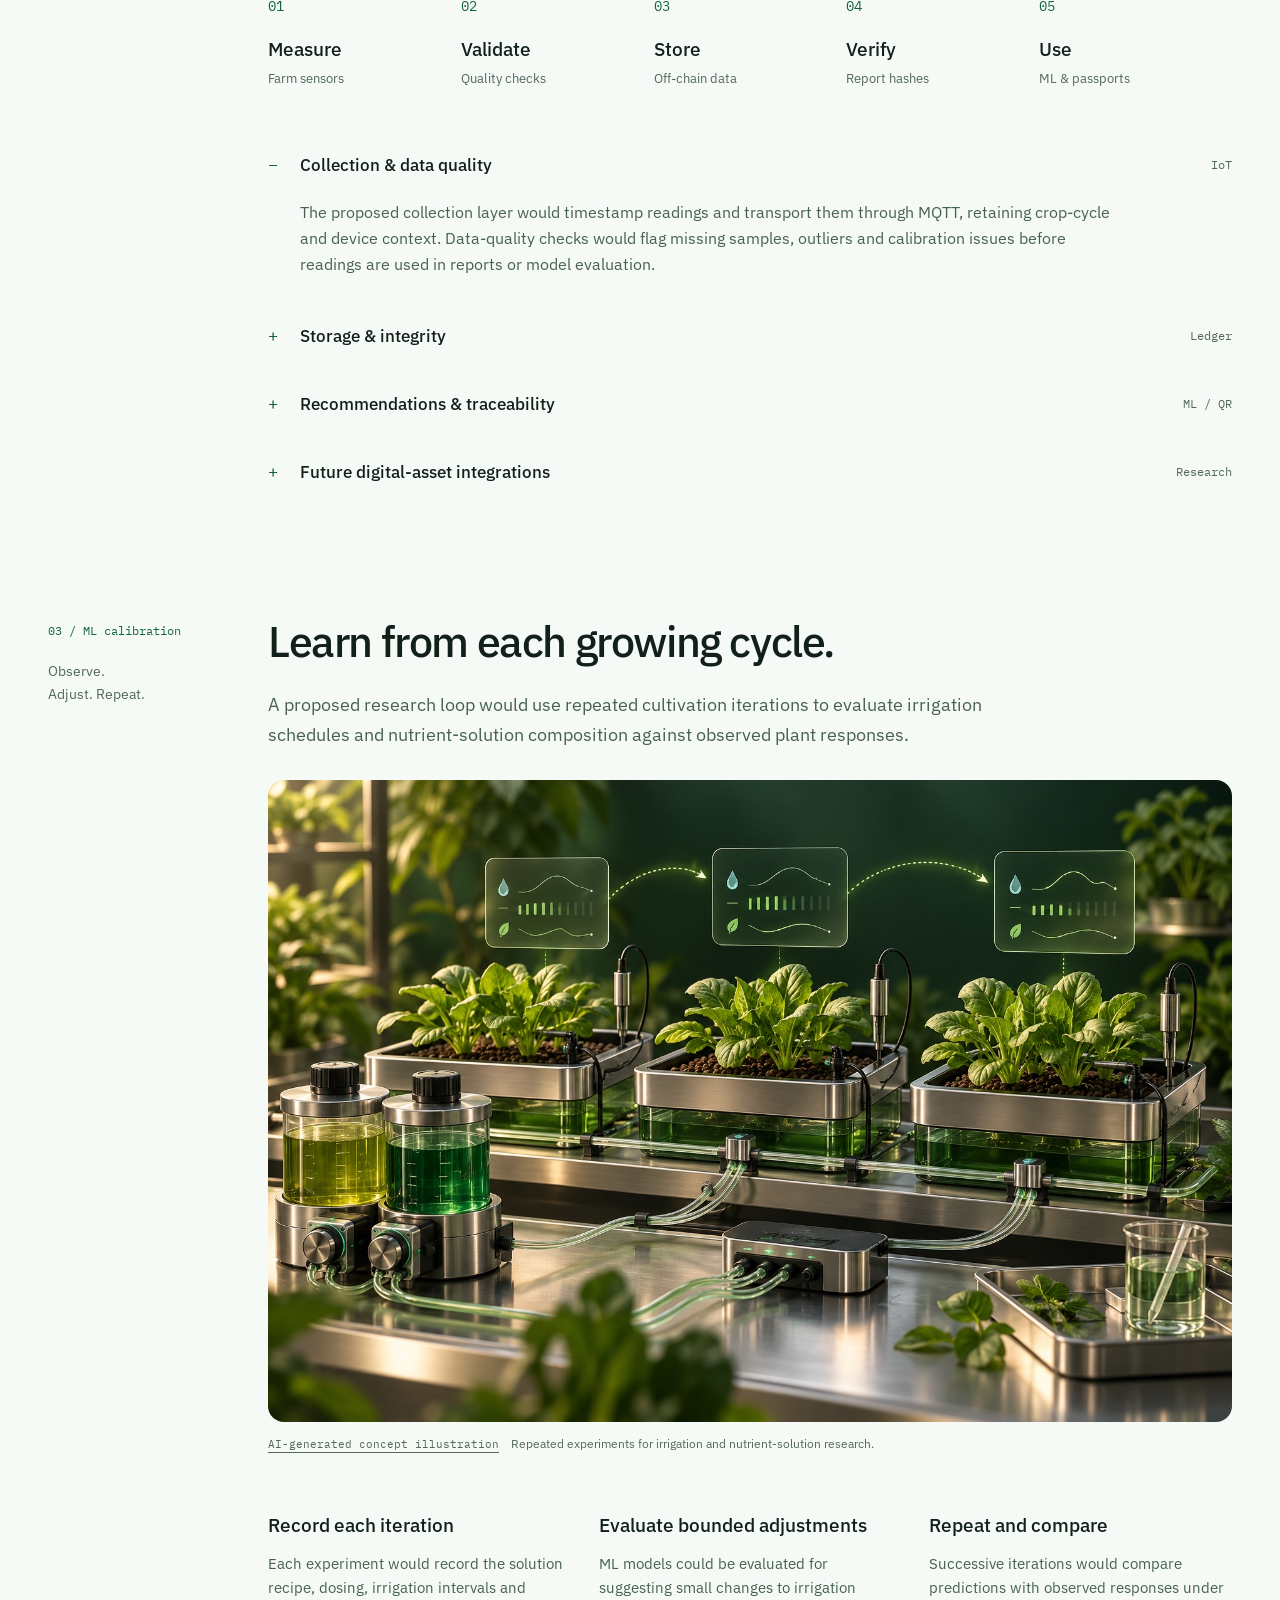
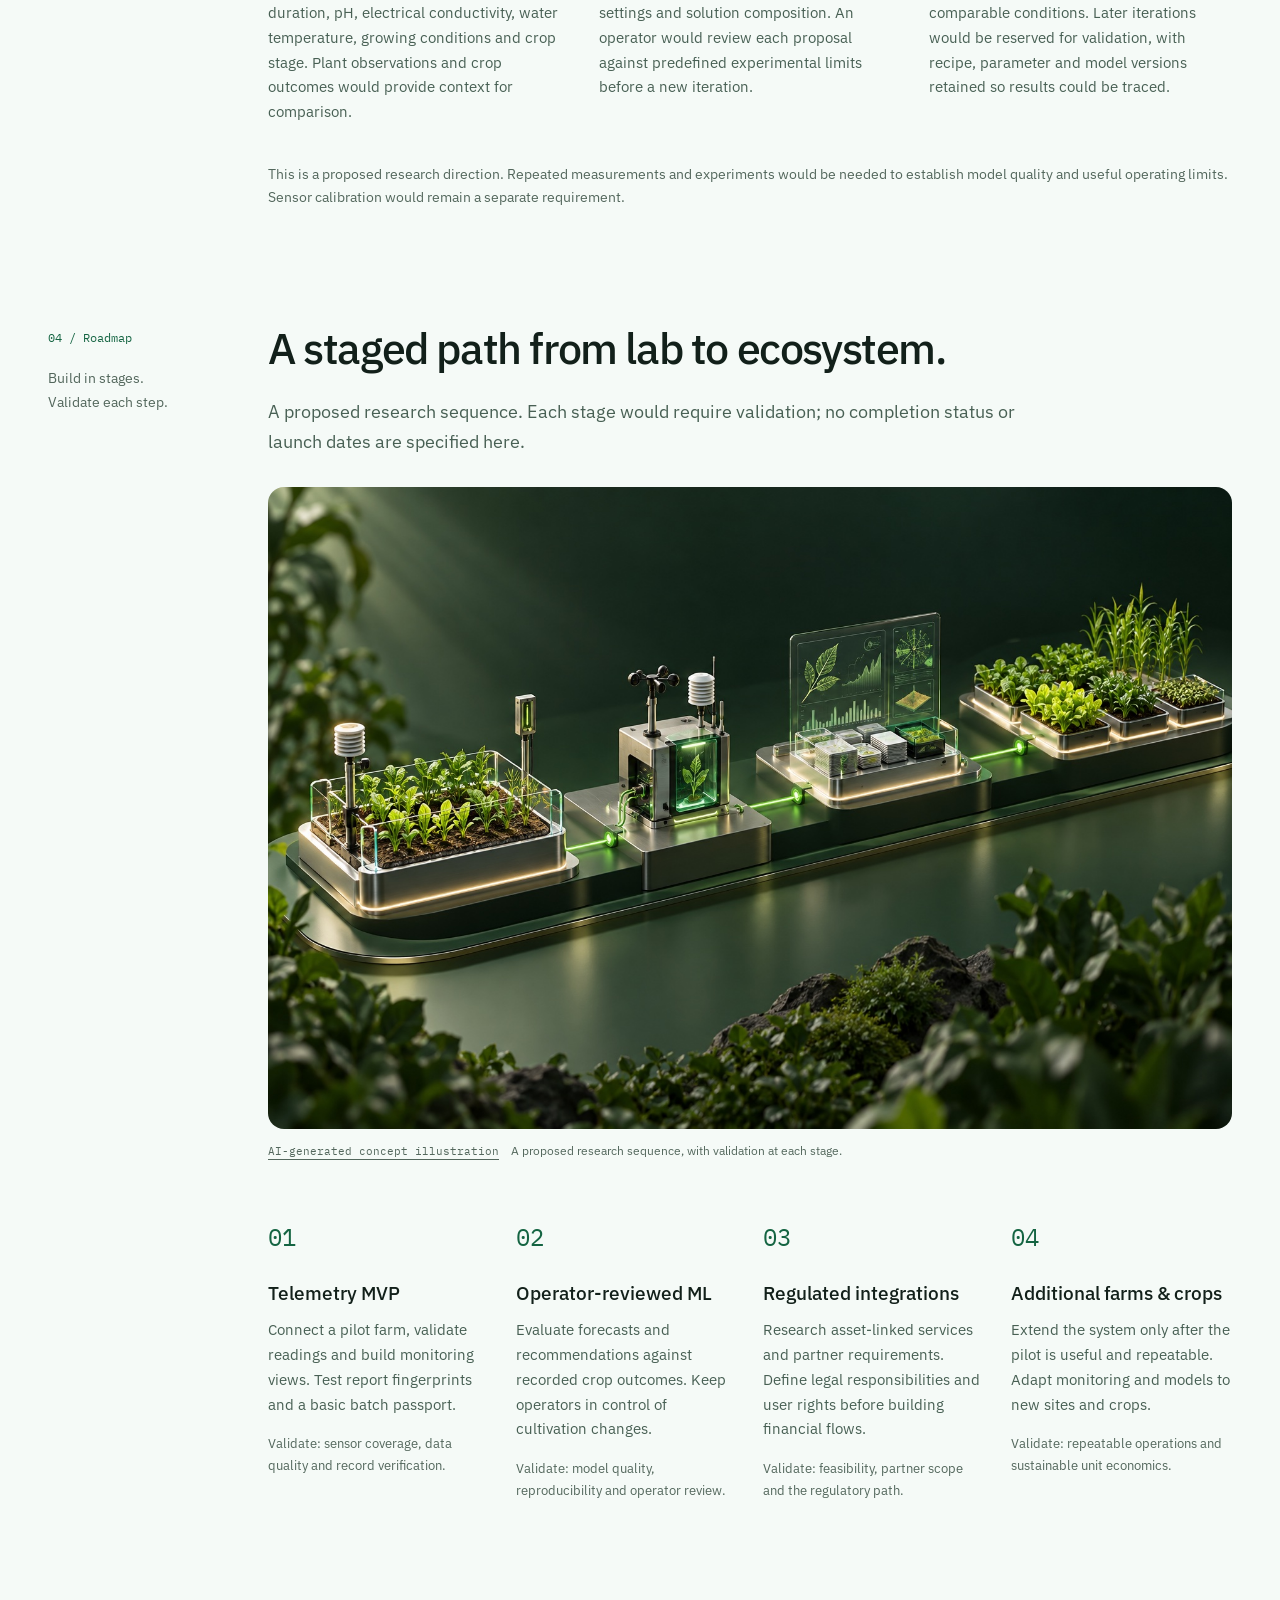
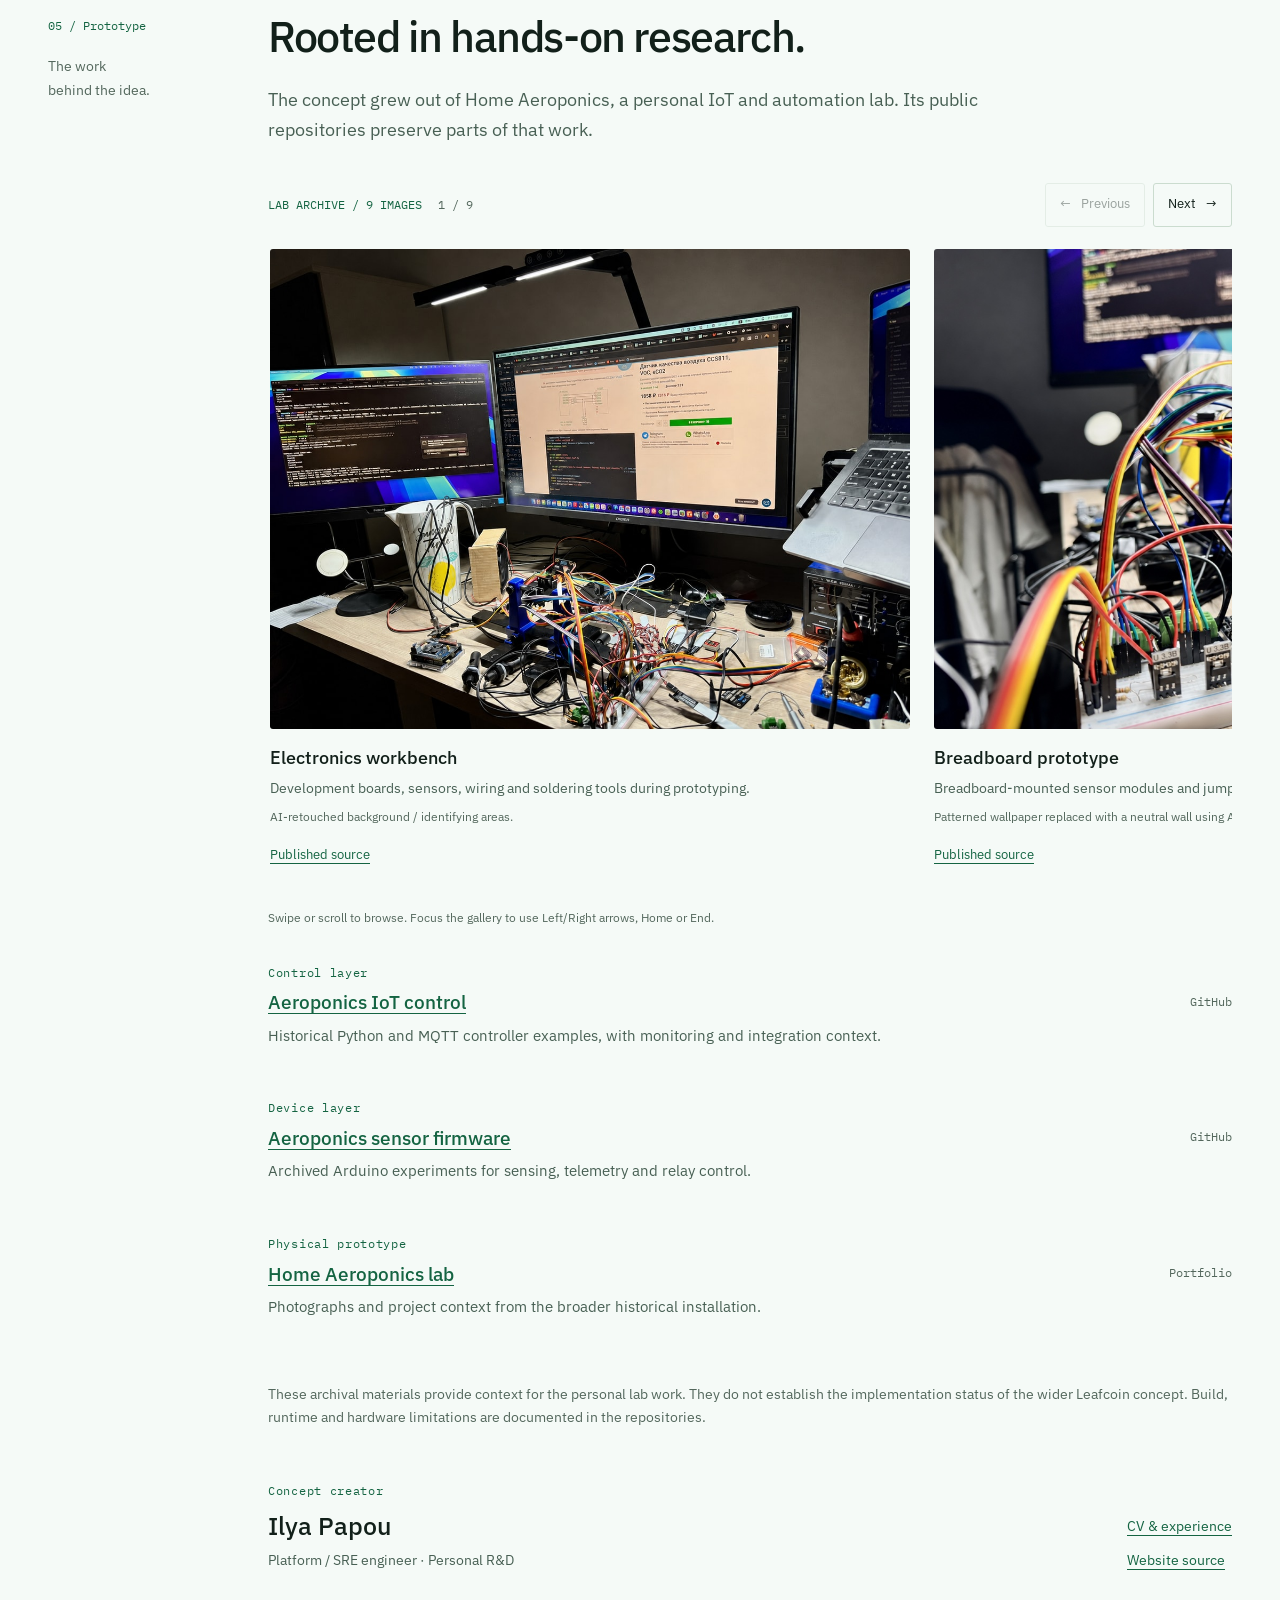
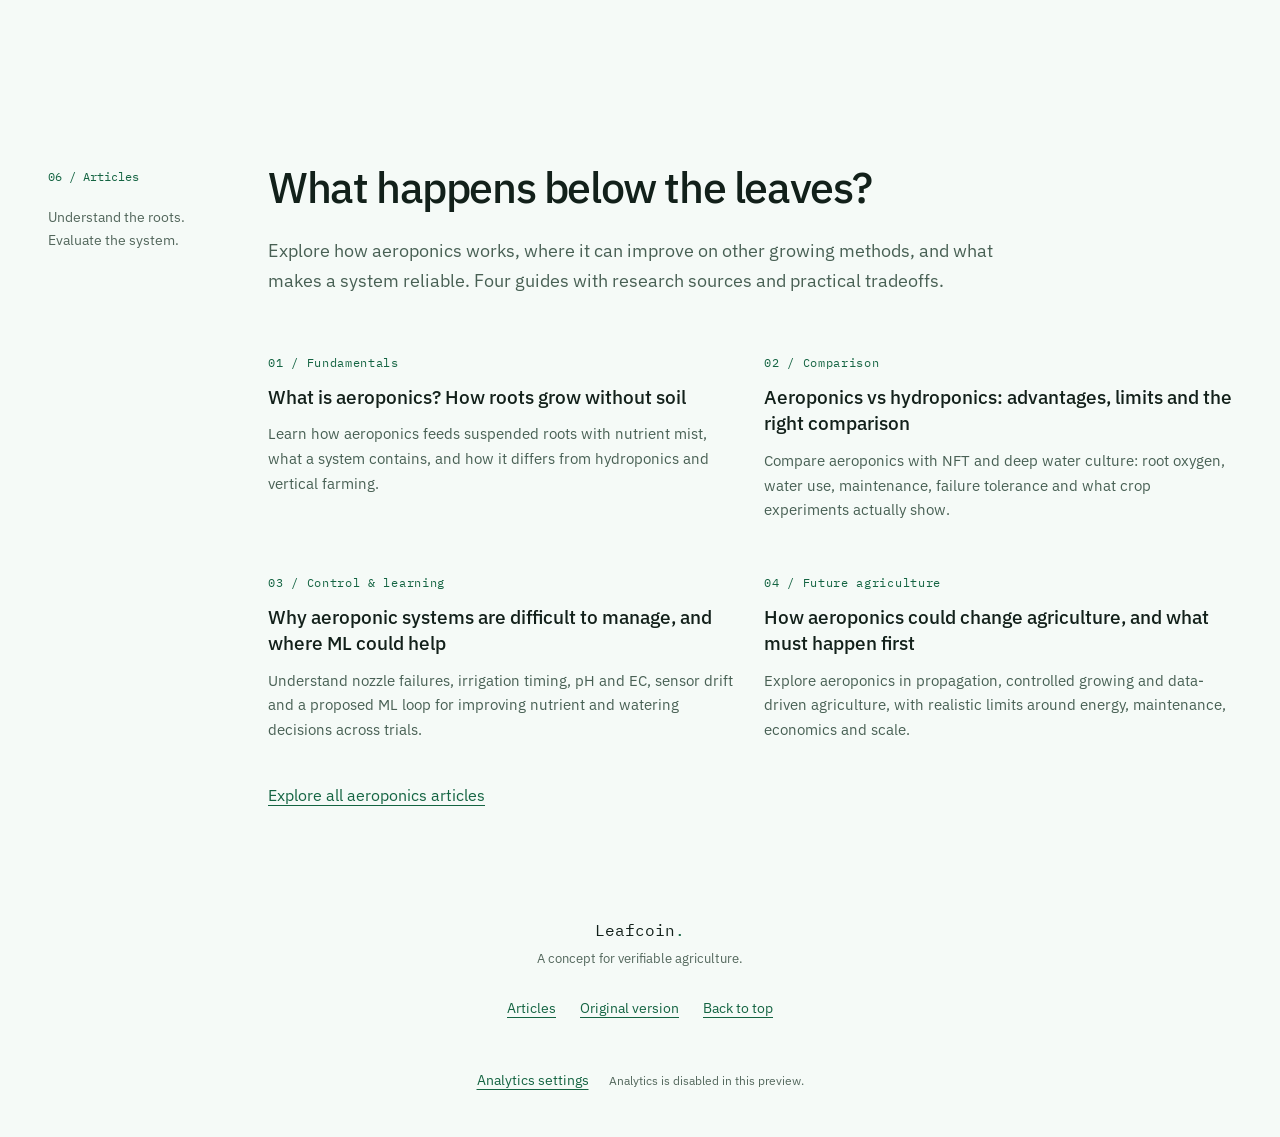
==== commit 26383b56: "Remove decorative dividers from the concept and article layouts" ====
--- a/index.html
+++ b/index.html
@@ -33,9 +33,9 @@
   <link rel="icon" href="assets/favicon-96.png" type="image/png" sizes="96x96">
   <link rel="apple-touch-icon" href="assets/ios_ligth_leafcoin.png">
   <link rel="preload" href="assets/fonts/ibm-plex-sans.ttf" as="font" type="font/ttf" crossorigin>
-  <link rel="stylesheet" href="styles.css?v=20260930-footer-center">
+  <link rel="stylesheet" href="styles.css?v=20261014-clean-layout">
   <link rel="stylesheet" href="gallery.css">
-  <link rel="stylesheet" href="articles.css?v=20261013-articles">
+  <link rel="stylesheet" href="articles.css?v=20261014-clean-layout">
   <link rel="stylesheet" href="section-illustrations.css">
   <link rel="stylesheet" href="analytics-ui.css?v=20260930-footer-center">
   <script src="site.js?v=20260930-menu2" defer></script>
--- a/styles.css
+++ b/styles.css
@@ -80,7 +80,7 @@
 .hero-figure img { width: 100%; height: auto; aspect-ratio: 3 / 2; object-fit: contain; object-position: center; border-radius: 20px; box-shadow: 0 18px 54px rgb(0 0 0 / 14%); }
 .hero-figure figcaption { display: flex; justify-content: space-between; gap: 16px; padding-top: 14px; font-size: 12px; line-height: 1.7; color: var(--muted); }
 .photo-label { font-family: "IBM Plex Mono", monospace; color: var(--accent); }
-.research-layers { display: flex; gap: 30px; justify-content: space-between; align-items: center; padding: 25px 0; border-top: 1px solid var(--line); border-bottom: 1px solid var(--line); }
+.research-layers { display: flex; gap: 30px; justify-content: space-between; align-items: center; padding: 25px 0; }
 .research-layers ul { list-style: none; padding: 0; display: flex; flex-wrap: wrap; gap: 18px 30px; color: var(--text); font-size: 14px; }
 .content-section { display: grid; grid-template-columns: 160px minmax(0, 1fr); column-gap: 60px; padding-top: 110px; }
 .section-label > span { color: var(--accent); font-family: "IBM Plex Mono", monospace; font-size: 12px; }
@@ -89,16 +89,15 @@
 h3 { font-size: 19px; font-weight: 500; line-height: 1.4; }
 .section-intro { margin-top: 24px; max-width: 760px; font-size: 18px; }
 .principles { display: grid; grid-template-columns: repeat(3, minmax(0, 1fr)); gap: 28px; margin-top: 38px; }
-.principles article { padding-top: 20px; border-top: 1px solid var(--accent); }
+.principles article { padding-top: 20px; }
 .principles p { margin-top: 13px; font-size: 15px; }
-.scope-note { margin-top: 34px; padding: 4px 0 4px 20px; border-left: 2px solid var(--line); color: var(--muted); font-size: 14px; line-height: 1.65; }
+.scope-note { margin-top: 34px; padding: 4px 0; color: var(--muted); font-size: 14px; line-height: 1.65; }
 .data-flow { list-style: none; display: grid; grid-template-columns: repeat(5, minmax(0, 1fr)); padding: 0; margin-top: 38px; }
-.data-flow li { position: relative; display: flex; flex-direction: column; gap: 4px; min-width: 0; padding: 20px 20px 20px 0; border-top: 1px solid var(--accent); }
+.data-flow li { position: relative; display: flex; flex-direction: column; gap: 4px; min-width: 0; padding: 20px 20px 20px 0; }
 .data-flow li > span { color: var(--accent); font-family: "IBM Plex Mono", monospace; font-size: 14px; margin-bottom: 12px; }
 .data-flow strong { color: var(--ink); font-size: 19px; font-weight: 500; }
 .data-flow small { color: var(--muted); font-size: 13px; line-height: 1.5; }
 .architecture-details { margin-top: 22px; }
-.architecture-details details { border-bottom: 1px solid var(--line); }
 .architecture-details summary { display: flex; align-items: center; gap: 14px; padding: 20px 0; color: var(--ink); list-style: none; cursor: pointer; font-size: 17px; font-weight: 500; }
 .architecture-details summary::-webkit-details-marker { display: none; }
 .architecture-details summary::before { content: "+"; flex: 0 0 18px; color: var(--accent); font-family: "IBM Plex Mono", monospace; font-weight: 400; }
@@ -107,7 +106,7 @@
 .detail-copy { max-width: 850px; padding: 0 0 24px 32px; }
 .detail-copy p + p { margin-top: 12px; }
 .roadmap { display: grid; grid-template-columns: repeat(4, minmax(0, 1fr)); gap: 26px; margin-top: 38px; padding: 0; list-style: none; }
-.roadmap li { min-width: 0; padding-top: 19px; border-top: 1px solid var(--line); }
+.roadmap li { min-width: 0; padding-top: 19px; }
 .phase-number { display: block; color: var(--accent); font-family: "IBM Plex Mono", monospace; font-size: 24px; margin-bottom: 22px; }
 .roadmap li p { margin-top: 12px; font-size: 15px; }
 .roadmap .phase-check { margin-top: 16px; font-size: 13px; color: var(--muted); }
@@ -119,7 +118,7 @@
 .lab-gallery strong { color: var(--ink); font-size: 15px; font-weight: 500; }
 .lab-gallery p { margin-top: 5px; color: var(--muted); }
 .source-list { margin-top: 36px; }
-.source-list article { display: flex; gap: 24px; justify-content: space-between; padding: 25px 0; border-bottom: 1px solid var(--line); }
+.source-list article { display: flex; gap: 24px; justify-content: space-between; padding: 25px 0; }
 .source-list article:first-child { padding-top: 0; }
 .source-list h3 { margin-top: 6px; }
 .source-list p:not(.eyebrow) { margin-top: 8px; font-size: 15px; }
@@ -128,12 +127,12 @@
 .creator h3 { margin-top: 6px; font-size: 25px; }
 .creator p:not(.eyebrow) { margin-top: 6px; font-size: 14px; }
 .creator-links { display: grid; gap: 10px; font-size: 14px; }
-.site-footer { display: grid; grid-template-columns: minmax(0, 1fr); justify-items: center; gap: 16px; padding: 28px 0 35px; border-top: 1px solid var(--line); font-size: 13px; color: var(--muted); text-align: center; }
+.site-footer { display: grid; grid-template-columns: minmax(0, 1fr); justify-items: center; gap: 16px; padding: 28px 0 35px; font-size: 13px; color: var(--muted); text-align: center; }
 .site-footer > p { color: var(--ink); font-family: "IBM Plex Mono", monospace; font-size: 16px; }
 .footer-context { display: block; max-width: 40ch; margin: 6px auto 0; color: var(--muted); font-family: "IBM Plex Sans", sans-serif; font-size: 13px; line-height: 1.6; }
 .footer-links { display: flex; align-items: center; justify-content: center; gap: 24px; }
 .footer-links a { display: inline-flex; align-items: center; min-height: 44px; font-size: 14px; white-space: nowrap; }
-.site-footer .analytics-tools { width: 100%; grid-column: 1 / -1; padding-top: 12px; border-top: 1px solid var(--line); }
+.site-footer .analytics-tools { width: 100%; grid-column: 1 / -1; padding-top: 12px; }
 @media (max-width: 1100px) {
   .site-toolbar, .document, .site-footer { width: calc(100% - 64px); }
   .site-toolbar { gap: 24px; }
@@ -151,11 +150,11 @@
 @media (max-width: 1000px) {
   .site-toolbar { display: grid; grid-template-columns: minmax(0, 1fr) auto; min-height: 88px; padding: 20px 0; gap: 0 12px; }
   .site-brand { width: fit-content; }
-  .toolbar-links { grid-column: 1 / -1; display: grid; gap: 8px; margin-top: 16px; padding-top: 12px; border-top: 1px solid var(--line); }
+  .toolbar-links { grid-column: 1 / -1; display: grid; gap: 8px; margin-top: 16px; padding-top: 12px; }
   .site-toolbar nav { display: grid; gap: 4px; justify-content: stretch; }
   .site-toolbar nav a, .site-toolbar .creator-link { display: flex; align-items: center; min-height: 48px; padding: 8px 12px; border-radius: 6px; font-size: 16px; white-space: nowrap; }
   .site-toolbar nav a:hover, .site-toolbar .creator-link:hover { background: var(--surface); text-decoration: none; }
-  .site-toolbar .creator-link { margin: 0; border-top: 1px solid var(--line); border-radius: 0; }
+  .site-toolbar .creator-link { margin: 0; border-radius: 0; }
   .site-toolbar[data-menu-ready] .menu-toggle { display: inline-flex; }
   .site-toolbar[data-menu-ready] .toolbar-links { display: none; position: absolute; z-index: 20; top: calc(100% - 2px); left: 0; right: 0; margin: 0; padding: 12px; max-height: calc(100vh - 100px); max-height: calc(100svh - 100px); overflow-y: auto; overscroll-behavior: contain; border: 1px solid var(--line); border-radius: 12px; background: var(--page); box-shadow: 0 16px 40px rgb(0 0 0 / 16%); }
   .site-toolbar[data-menu-ready].is-menu-open .toolbar-links { display: grid; }
@@ -195,7 +194,7 @@
   .principles article { padding-top: 16px; }
   .principles p { font-size: 16px; margin-top: 9px; }
   .data-flow { grid-template-columns: minmax(0, 1fr); gap: 0; }
-  .data-flow li { display: grid; grid-template-columns: 30px 1fr 1.1fr; align-items: baseline; padding: 15px 0; gap: 10px; border-color: var(--line); }
+  .data-flow li { display: grid; grid-template-columns: 30px 1fr 1.1fr; align-items: baseline; padding: 15px 0; gap: 10px; }
   .data-flow li > span { margin: 0; }
   .data-flow strong { font-size: 17px; }
   .architecture-details summary { gap: 8px; font-size: 16px; }
--- a/articles.css
+++ b/articles.css
@@ -16,7 +16,7 @@
 .guide-card h2 a:hover { color: var(--accent); text-decoration: underline; }
 .guide-card-copy > p:not(.eyebrow) { margin-top: 14px; }
 .guide-card .guide-card-note { font-size: 12px; color: var(--muted); }
-.library-context { border-top: 1px solid var(--line); margin-top: 70px; padding: 36px 0 64px; max-width: 820px; }
+.library-context { margin-top: 70px; padding: 36px 0 64px; max-width: 820px; }
 .library-context h2 { font-size: 32px; }
 .library-context p { margin: 22px 0; }
 .article-header { max-width: 850px; padding-top: 26px; }
@@ -47,12 +47,12 @@
 .comparison-scroll th, .comparison-scroll td { padding: 16px; text-align: left; vertical-align: top; border-top: 1px solid var(--line); }
 .comparison-scroll thead { background: var(--surface); color: var(--ink); }
 .comparison-scroll tbody th { width: 24%; color: var(--ink); font-weight: 500; }
-.article-question { margin-top: 26px; padding-top: 20px; border-top: 1px solid var(--line); }
+.article-question { margin-top: 26px; padding-top: 20px; }
 .article-question p { margin-top: 12px; }
-.article-sources { border-top: 1px solid var(--line); padding-top: 30px; font-size: 15px; }
+.article-sources { padding-top: 30px; font-size: 15px; }
 .article-sources li p { font-size: 13px; margin-top: 6px; color: var(--muted); }
 .article-sources a { overflow-wrap: anywhere; }
-.article-related { padding-top: 30px; border-top: 1px solid var(--line); }
+.article-related { padding-top: 30px; }
 .article-related > a { display: inline-block; margin-top: 26px; font-size: 15px; }
 .article-inline-image, .article-diagram { margin: 34px 0 28px; }
 .article-inline-image img { width: 100%; height: auto; border-radius: 12px; }
@@ -67,7 +67,7 @@
 .article-diagram picture { display: block; }
 .article-diagram img { display: block; width: 100%; height: auto; aspect-ratio: var(--diagram-ratio); border-radius: 12px; }
 .article-diagram figcaption { padding-top: 12px; }
-.diagram-description { margin-top: 18px; border-top: 1px solid var(--line); }
+.diagram-description { margin-top: 18px; }
 .diagram-description summary { padding: 12px 0; color: var(--accent); cursor: pointer; }
 .diagram-description summary:focus-visible, .diagram-download:focus-visible { outline: 3px solid var(--focus); outline-offset: 3px; }
 .diagram-description ol { font-size: 14px; }
@@ -75,7 +75,7 @@
 .diagram-download { display: inline-flex; align-items: center; min-height: 44px; margin-top: 10px; font-size: 13px; }
 .home-guides { padding-bottom: 72px; }
 .home-guide-list { display: grid; grid-template-columns: repeat(2, minmax(0, 1fr)); gap: 28px; margin-top: 36px; }
-.home-guide-list article { border-top: 1px solid var(--line); padding-top: 22px; }
+.home-guide-list article { padding-top: 22px; }
 .home-guide-list h3 { margin: 10px 0 12px; }
 .home-guide-list h3 a { color: var(--ink); text-decoration: none; }
 .home-guide-list h3 a:hover { color: var(--accent); text-decoration: underline; }
@@ -84,7 +84,7 @@
 @media (max-width: 1000px) { .article-layout { grid-template-columns: 190px minmax(0,1fr); gap: 34px; } }
 @media (max-width: 820px) {
   .article-layout { grid-template-columns: minmax(0,1fr); gap: 40px; }
-  .article-toc { position: static; padding: 20px 0; border-top: 1px solid var(--line); border-bottom: 1px solid var(--line); }
+  .article-toc { position: static; padding: 20px 0; }
   .article-toc ol { display: grid; grid-template-columns: repeat(2,minmax(0,1fr)); gap: 12px 24px; }
   .article-toc li + li { margin-top: 0; }
   .article-toc a { min-height: 44px; font-size: 14px; }
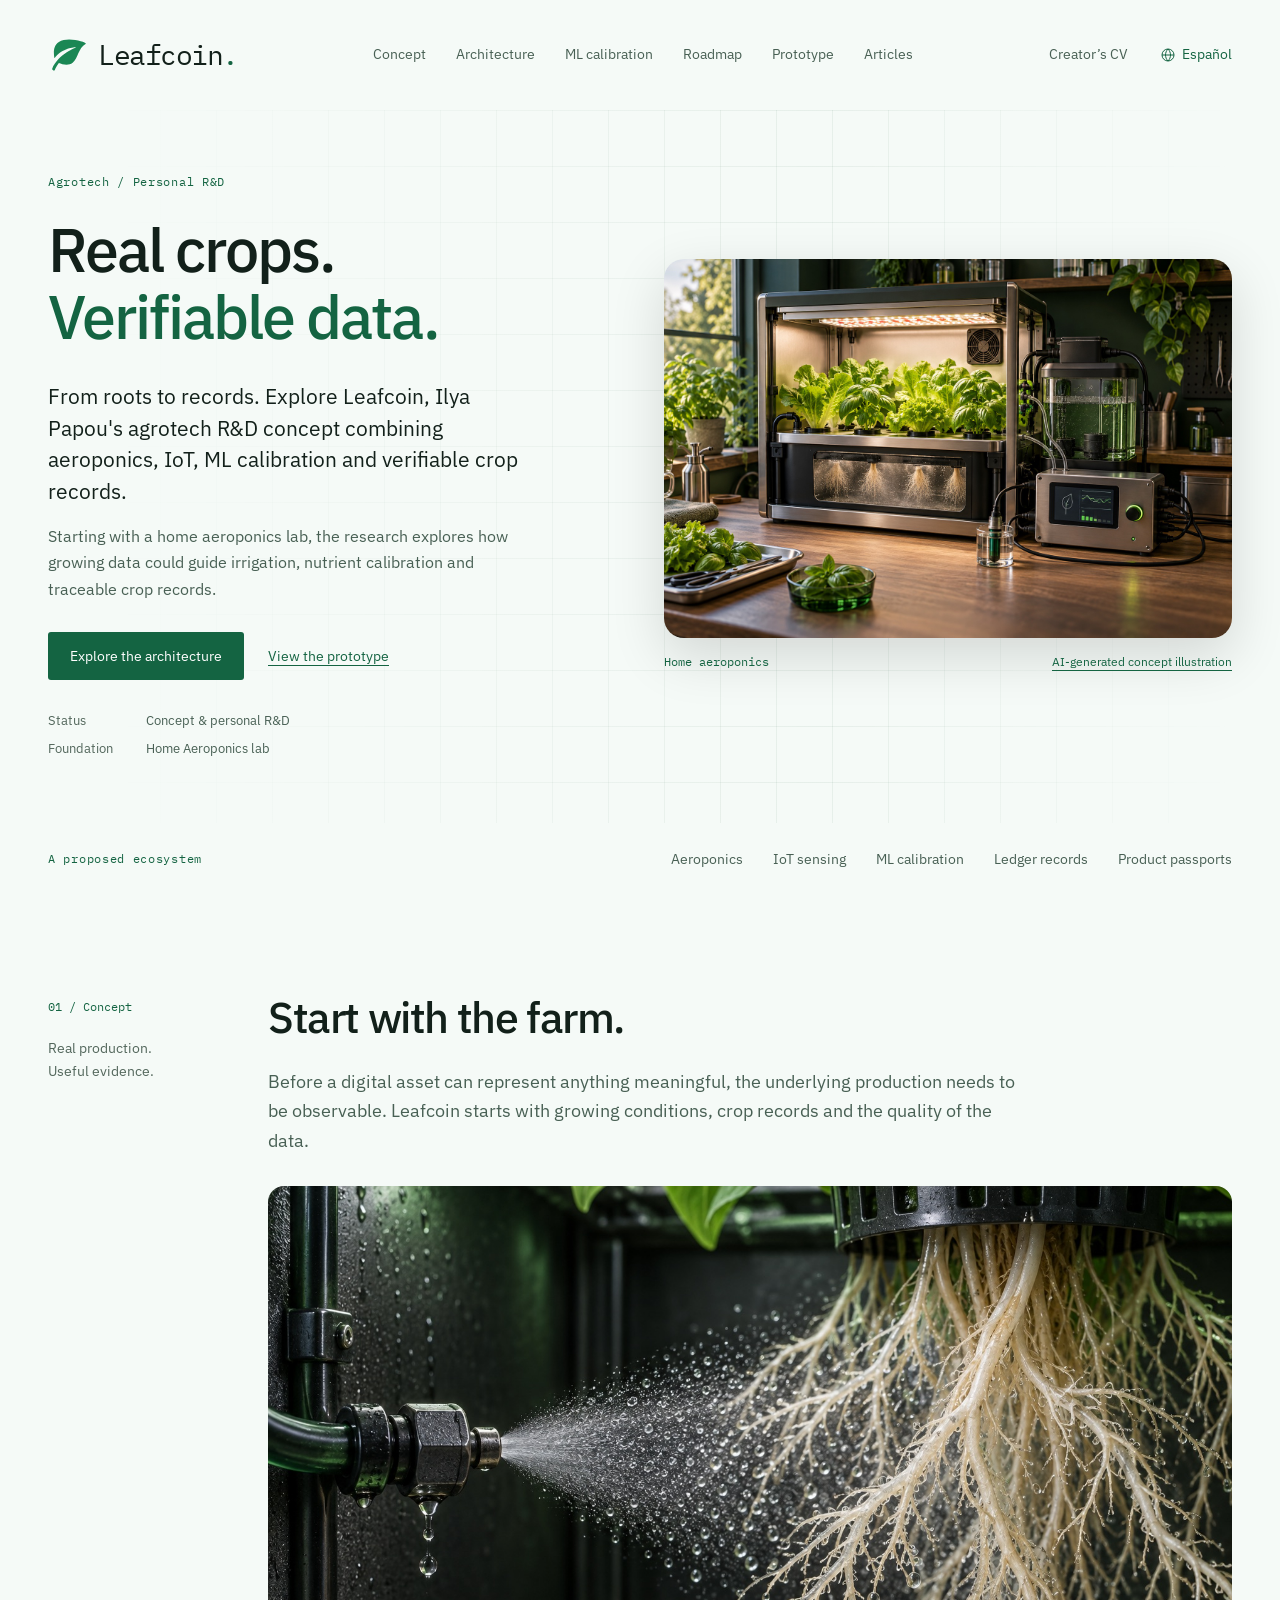
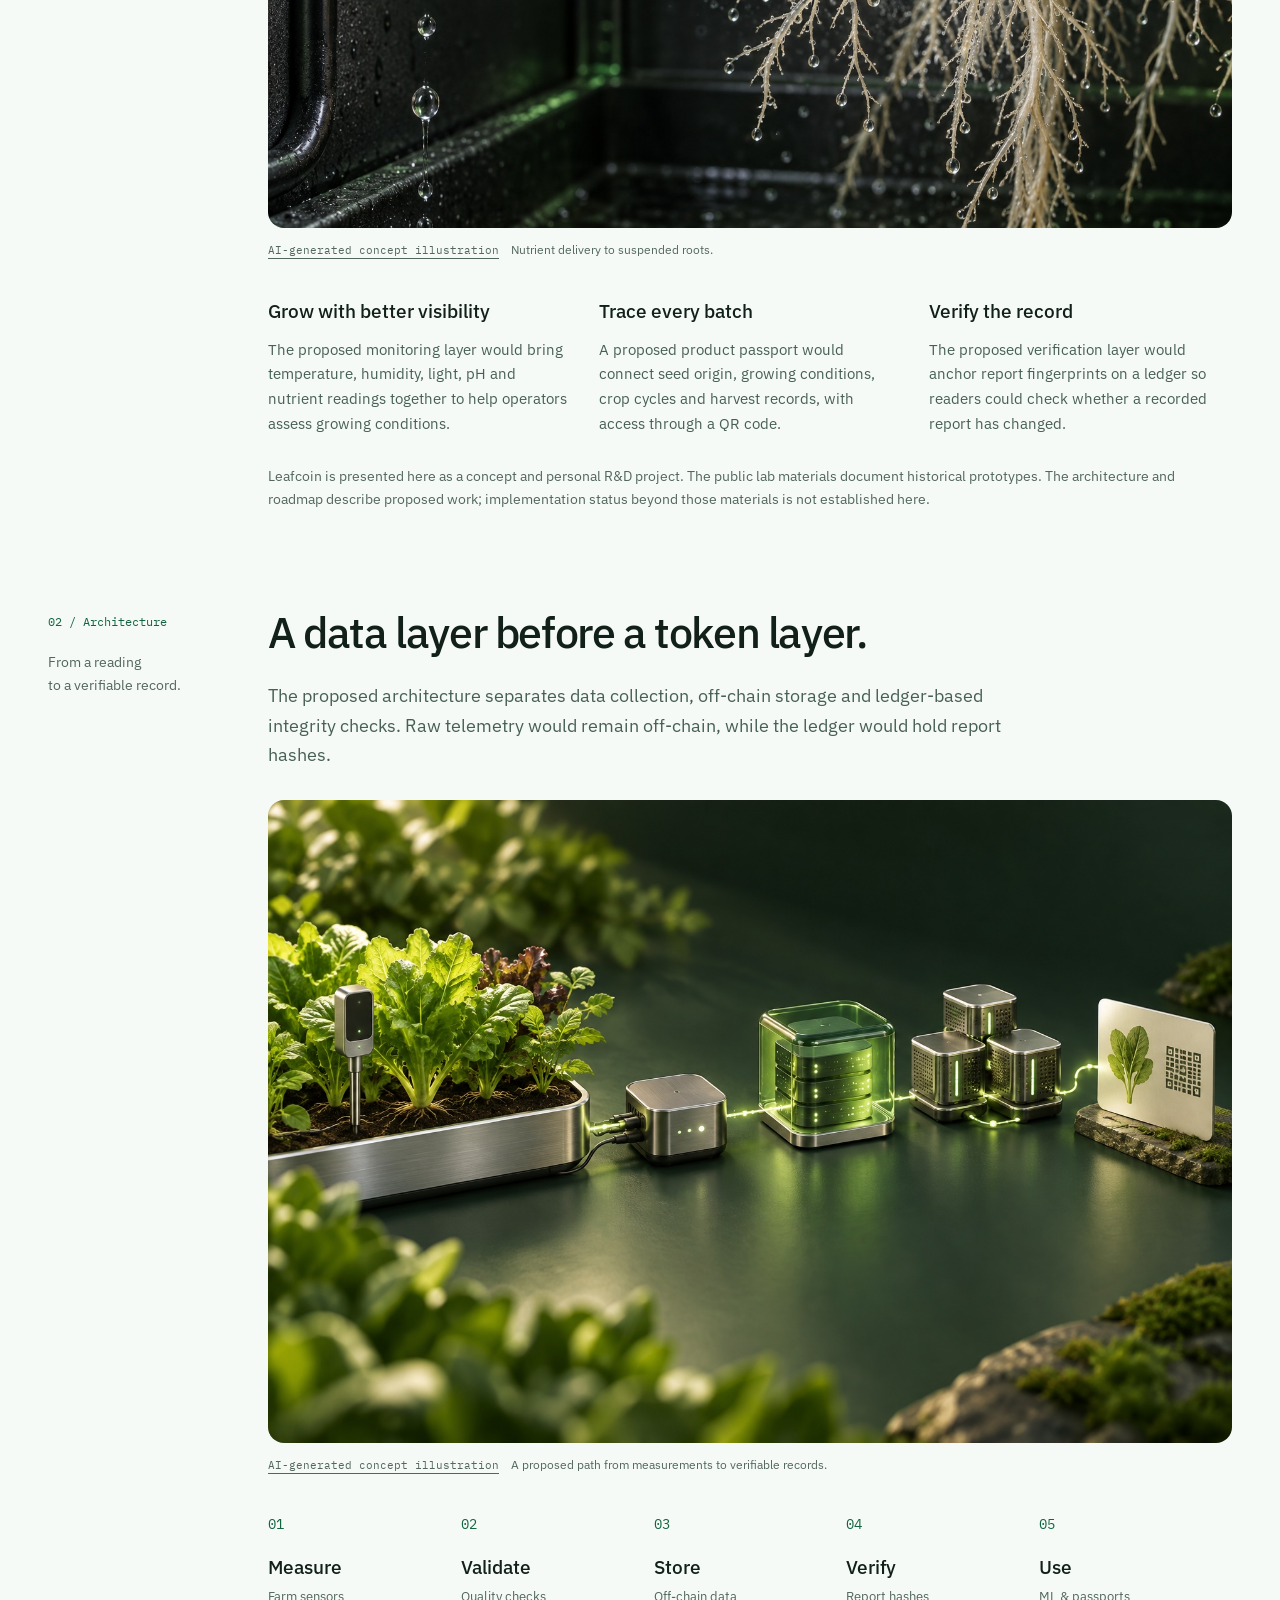
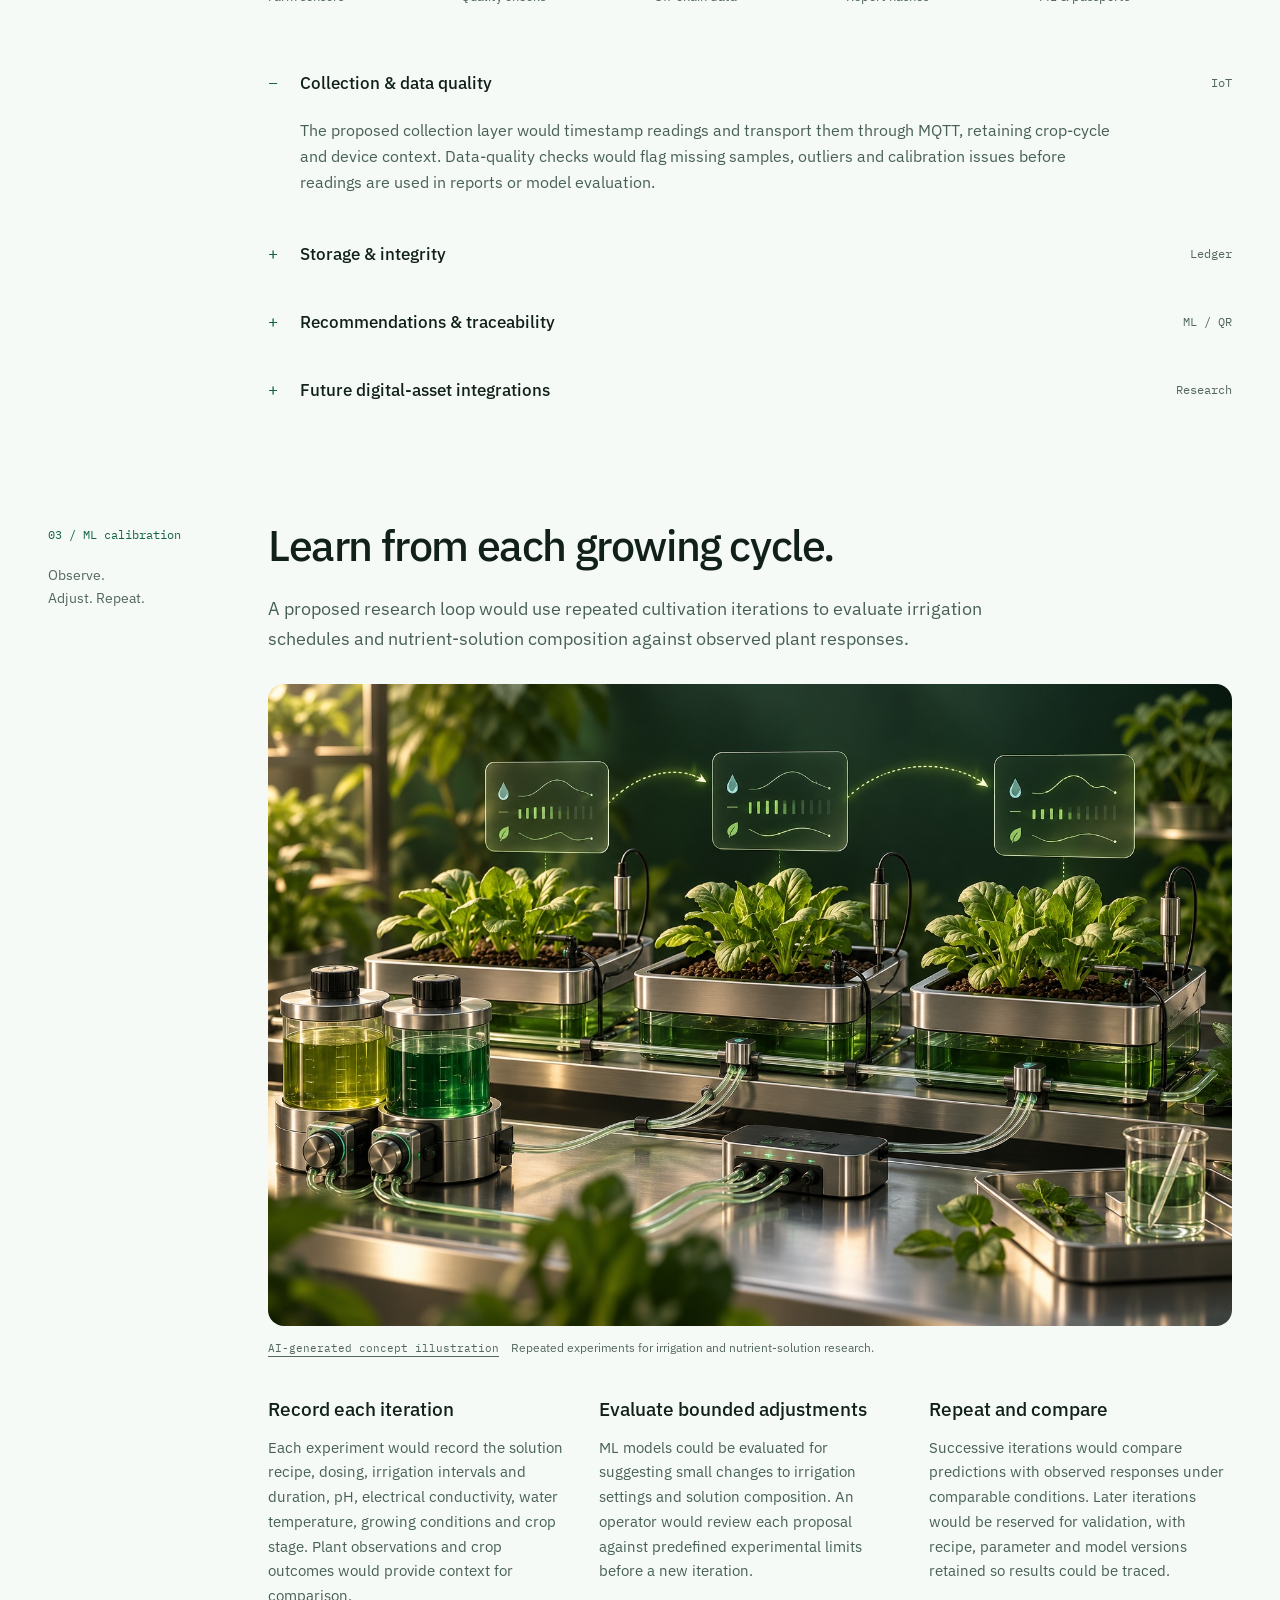
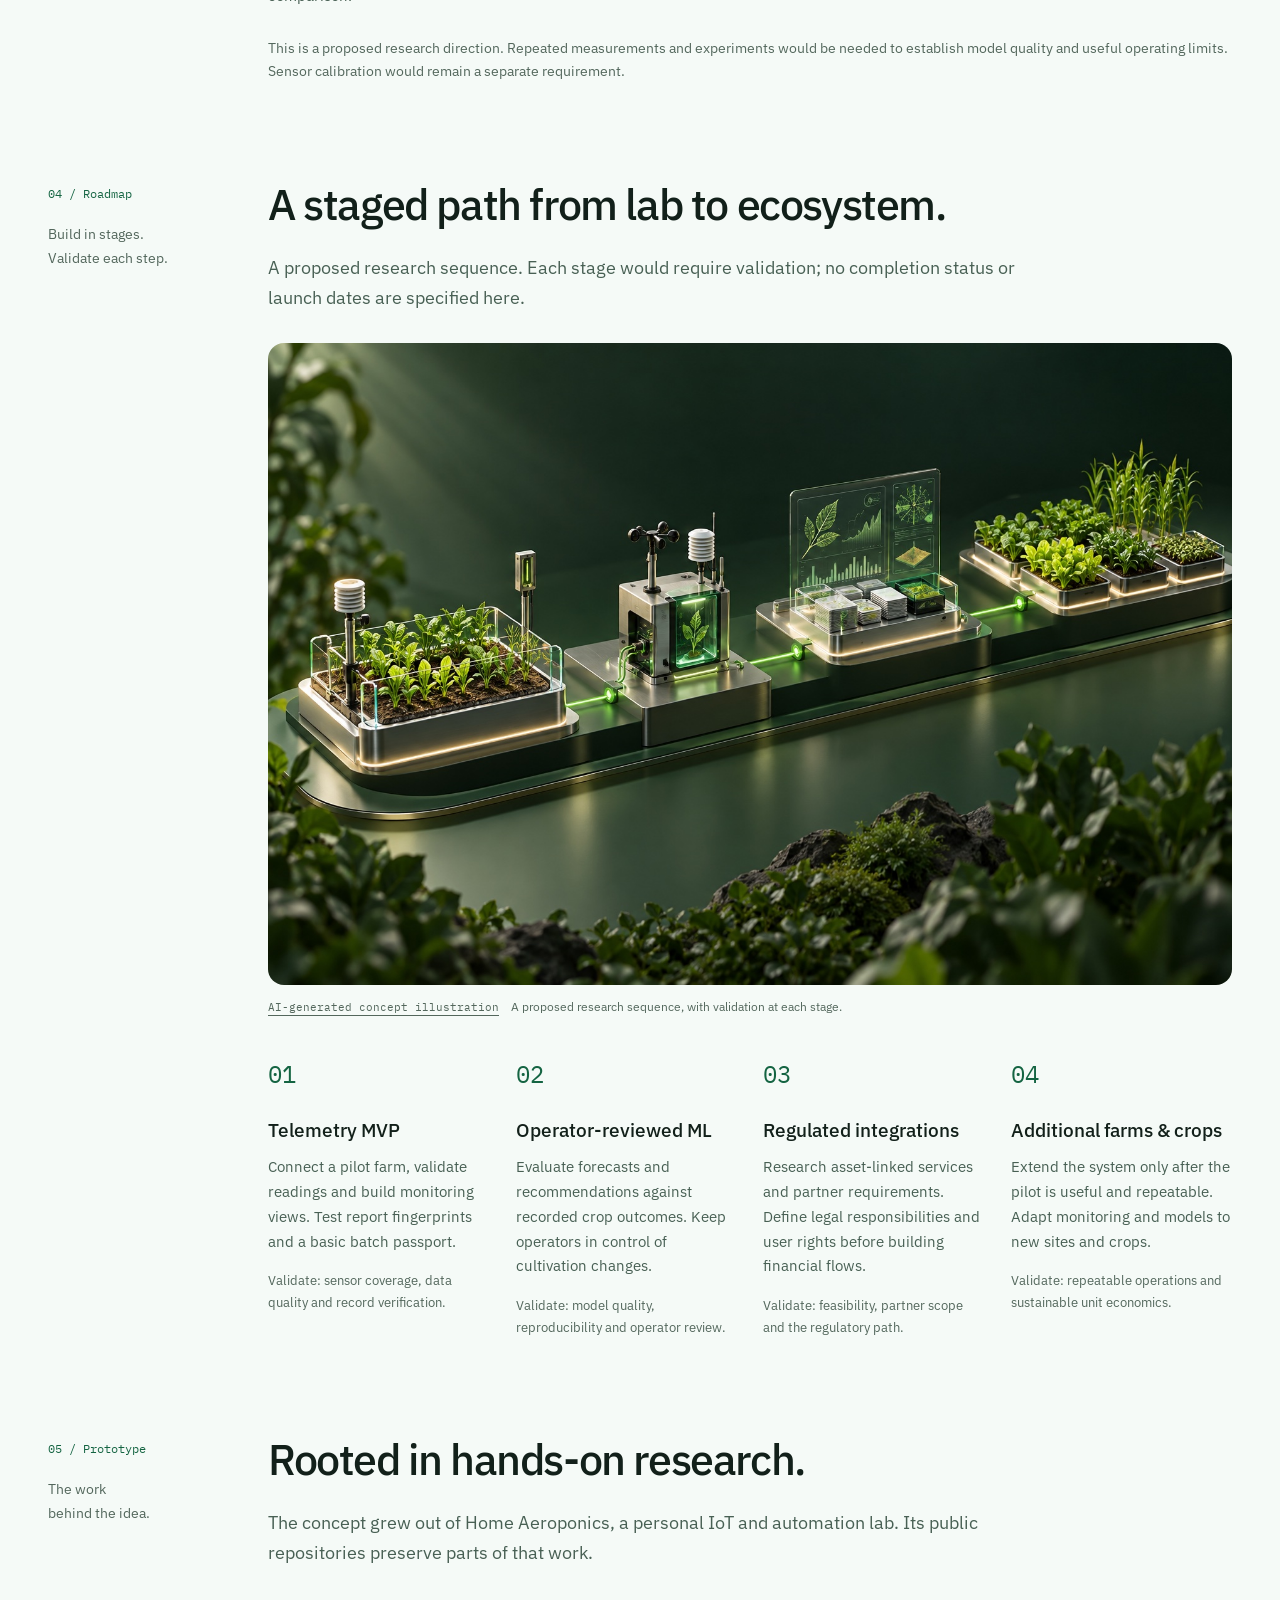
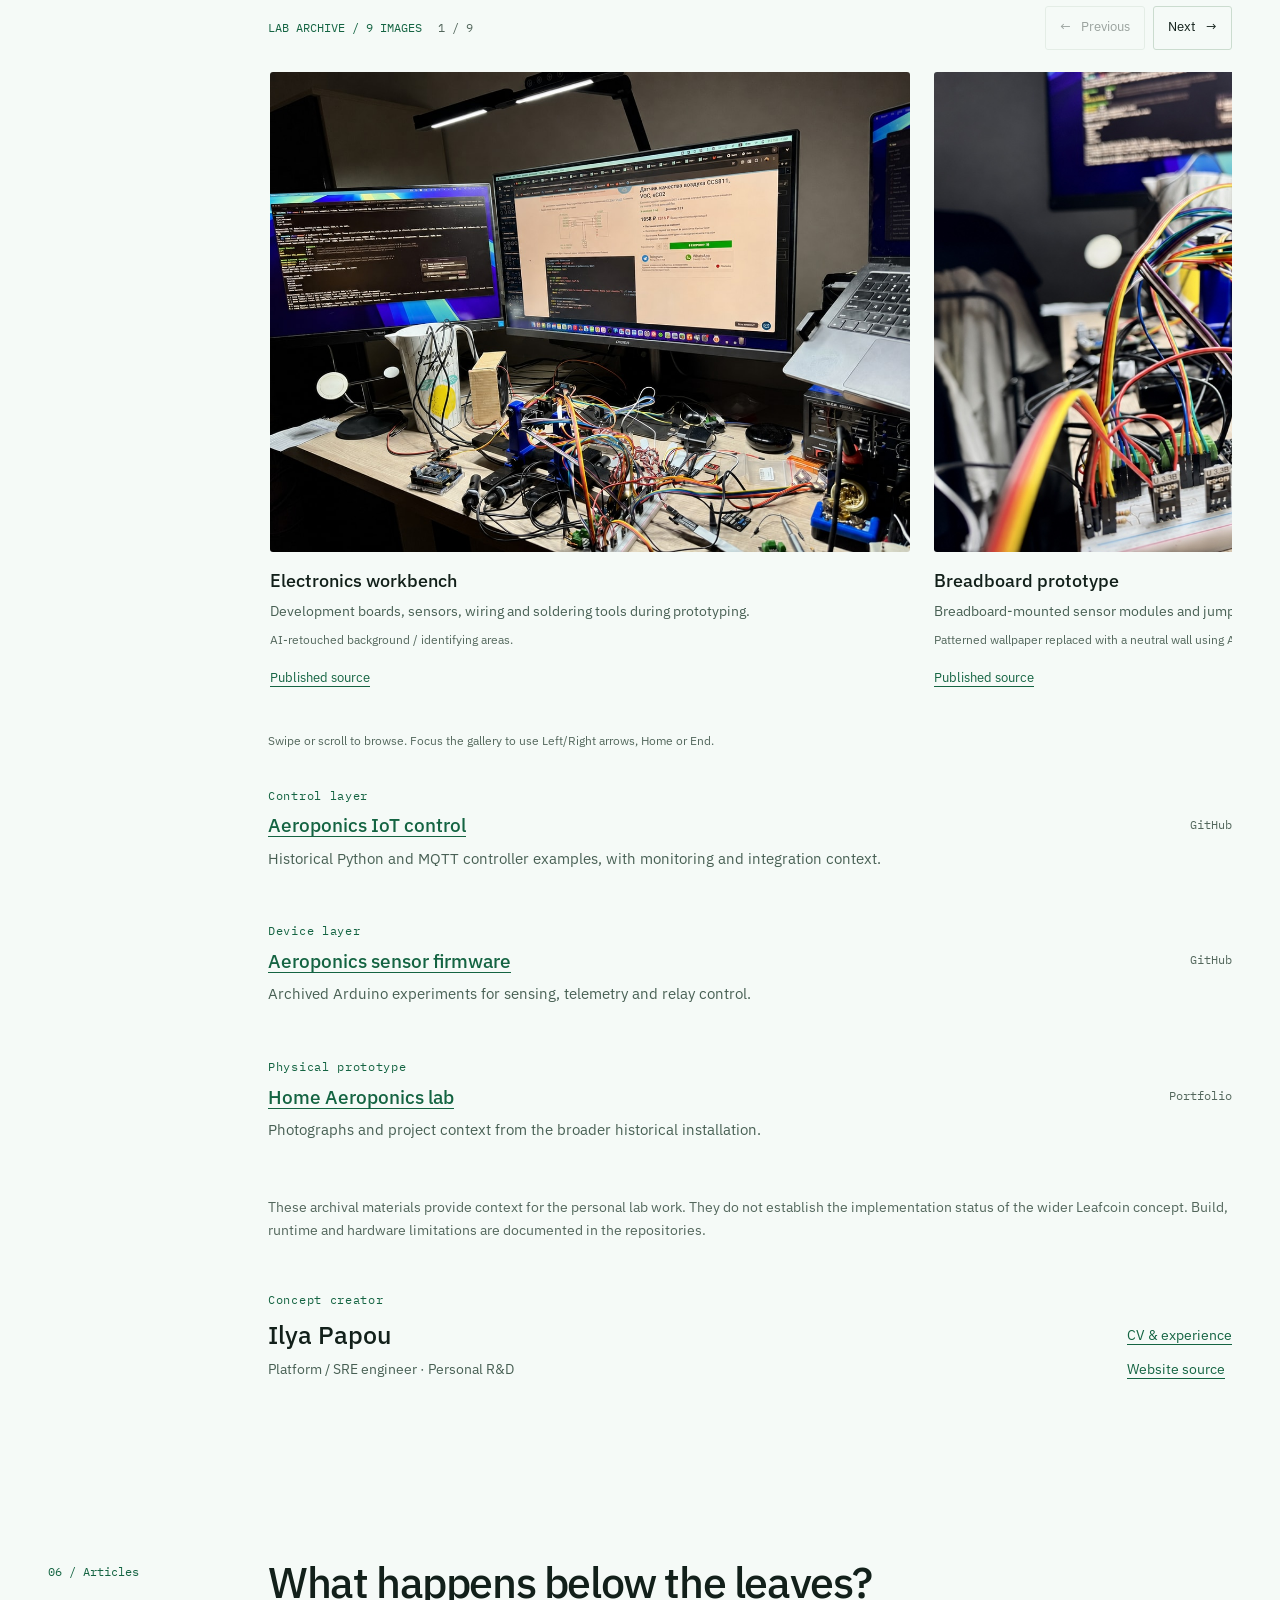
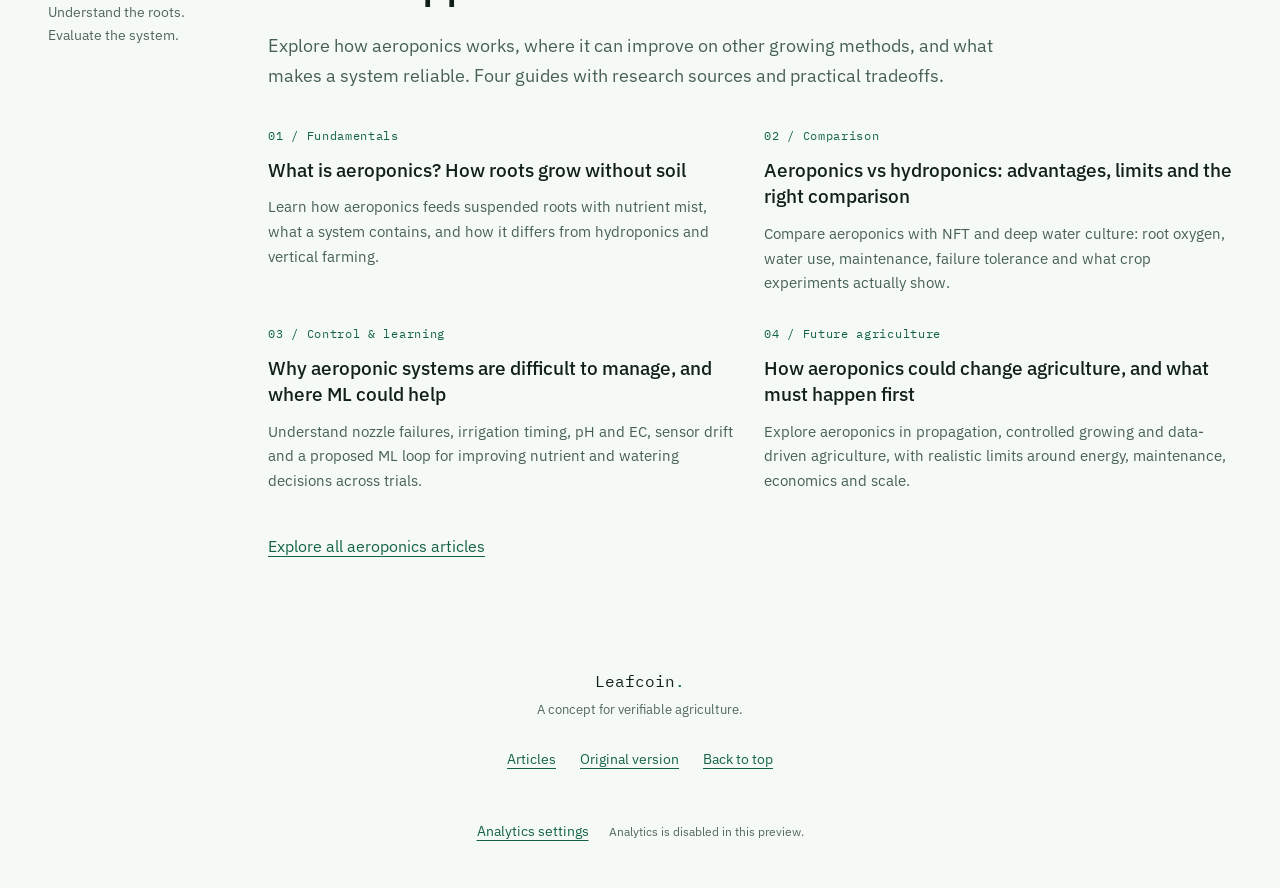
==== commit d7bc8c1b: "Add static Spanish pages, remembered language selection and cleaner spacing" ====
--- a/index.html
+++ b/index.html
@@ -27,20 +27,26 @@
   <meta name="twitter:image" content="https://leafcoin.org/assets/images/article-nozzle-roots-detail.jpg">
   <meta name="twitter:image:alt" content="AI-generated concept illustration of nutrient mist reaching suspended roots in an aeroponic chamber.">
   <link rel="canonical" href="https://leafcoin.org/">
+  <link rel="alternate" hreflang="en" href="https://leafcoin.org/">
+  <link rel="alternate" hreflang="es" href="https://leafcoin.org/es/">
+  <link rel="alternate" hreflang="x-default" href="https://leafcoin.org/">
   <link rel="describedby" href="llms.txt" type="text/plain" title="Leafcoin concept overview">
   <link rel="alternate" href="index.md" type="text/markdown" title="Leafcoin full concept in Markdown">
   <link rel="describedby" href="concept.jsonld" type="application/ld+json" title="Leafcoin concept and source relationships">
   <link rel="icon" href="assets/favicon-96.png" type="image/png" sizes="96x96">
   <link rel="apple-touch-icon" href="assets/ios_ligth_leafcoin.png">
   <link rel="preload" href="assets/fonts/ibm-plex-sans.ttf" as="font" type="font/ttf" crossorigin>
-  <link rel="stylesheet" href="styles.css?v=20261014-clean-layout">
+  <link rel="stylesheet" href="styles.css?v=20261014-es-spacing">
   <link rel="stylesheet" href="gallery.css">
-  <link rel="stylesheet" href="articles.css?v=20261014-clean-layout">
+  <link rel="stylesheet" href="articles.css?v=20261014-es-spacing">
   <link rel="stylesheet" href="section-illustrations.css">
   <link rel="stylesheet" href="analytics-ui.css?v=20260930-footer-center">
-  <script src="site.js?v=20260930-menu2" defer></script>
+  <link rel="stylesheet" href="language.css?v=20261014-es">
+  <script src="visitor-region.js?v=20261014-es" defer></script>
+  <script src="language.js?v=20261014-es" defer></script>
+  <script src="site.js?v=20261014-es" defer></script>
   <script src="gallery.js" defer></script>
-  <script src="analytics.js?v=20261013-articles" defer></script>
+  <script src="analytics.js?v=20261014-es" defer></script>
   <script type="application/ld+json">
     {
       "@context": "https://schema.org",
@@ -105,6 +111,7 @@
   <a class="skip-link" href="#main">Skip to content</a>
   <header class="site-toolbar">
     <a class="site-brand" href="./" aria-label="Leafcoin home"><img src="assets/leafcoin_revert.svg" width="36" height="36" alt="" aria-hidden="true">Leafcoin<span aria-hidden="true">.</span></a>
+    <a class="language-switch" data-language-switch href="es/" lang="es" hreflang="es" aria-label="Read in Spanish"><svg class="language-symbol" viewBox="0 0 24 24" fill="none" stroke="currentColor" stroke-width="1.5" aria-hidden="true"><circle cx="12" cy="12" r="9"></circle><path d="M3 12h18M12 3c-5 5-5 13 0 18M12 3c5 5 5 13 0 18"></path></svg><span class="language-name">Español</span><span class="language-code" aria-hidden="true">ES</span></a>
     <button class="menu-toggle" type="button" aria-controls="site-menu" aria-expanded="false" aria-label="Open menu">
       <span class="menu-toggle-label">Menu</span>
       <span class="menu-toggle-icon" aria-hidden="true"><span></span><span></span><span></span></span>
--- a/styles.css
+++ b/styles.css
@@ -82,18 +82,18 @@
 .photo-label { font-family: "IBM Plex Mono", monospace; color: var(--accent); }
 .research-layers { display: flex; gap: 30px; justify-content: space-between; align-items: center; padding: 25px 0; }
 .research-layers ul { list-style: none; padding: 0; display: flex; flex-wrap: wrap; gap: 18px 30px; color: var(--text); font-size: 14px; }
-.content-section { display: grid; grid-template-columns: 160px minmax(0, 1fr); column-gap: 60px; padding-top: 110px; }
+.content-section { display: grid; grid-template-columns: 160px minmax(0, 1fr); column-gap: 60px; padding-top: 96px; }
 .section-label > span { color: var(--accent); font-family: "IBM Plex Mono", monospace; font-size: 12px; }
 .section-label > p { margin-top: 18px; color: var(--muted); font-size: 14px; line-height: 1.65; }
 h2 { max-width: 750px; font-size: clamp(30px, 3.4vw, 43px); font-weight: 500; line-height: 1.17; letter-spacing: -1.4px; }
 h3 { font-size: 19px; font-weight: 500; line-height: 1.4; }
 .section-intro { margin-top: 24px; max-width: 760px; font-size: 18px; }
 .principles { display: grid; grid-template-columns: repeat(3, minmax(0, 1fr)); gap: 28px; margin-top: 38px; }
-.principles article { padding-top: 20px; }
+.principles article { min-width: 0; }
 .principles p { margin-top: 13px; font-size: 15px; }
-.scope-note { margin-top: 34px; padding: 4px 0; color: var(--muted); font-size: 14px; line-height: 1.65; }
+.scope-note { margin-top: 28px; color: var(--muted); font-size: 14px; line-height: 1.65; }
 .data-flow { list-style: none; display: grid; grid-template-columns: repeat(5, minmax(0, 1fr)); padding: 0; margin-top: 38px; }
-.data-flow li { position: relative; display: flex; flex-direction: column; gap: 4px; min-width: 0; padding: 20px 20px 20px 0; }
+.data-flow li { position: relative; display: flex; flex-direction: column; gap: 4px; min-width: 0; padding: 0 20px 20px 0; }
 .data-flow li > span { color: var(--accent); font-family: "IBM Plex Mono", monospace; font-size: 14px; margin-bottom: 12px; }
 .data-flow strong { color: var(--ink); font-size: 19px; font-weight: 500; }
 .data-flow small { color: var(--muted); font-size: 13px; line-height: 1.5; }
@@ -106,7 +106,7 @@
 .detail-copy { max-width: 850px; padding: 0 0 24px 32px; }
 .detail-copy p + p { margin-top: 12px; }
 .roadmap { display: grid; grid-template-columns: repeat(4, minmax(0, 1fr)); gap: 26px; margin-top: 38px; padding: 0; list-style: none; }
-.roadmap li { min-width: 0; padding-top: 19px; }
+.roadmap li { min-width: 0; }
 .phase-number { display: block; color: var(--accent); font-family: "IBM Plex Mono", monospace; font-size: 24px; margin-bottom: 22px; }
 .roadmap li p { margin-top: 12px; font-size: 15px; }
 .roadmap .phase-check { margin-top: 16px; font-size: 13px; color: var(--muted); }
@@ -147,7 +147,7 @@
   .principles { gap: 22px; }
   .roadmap { grid-template-columns: repeat(2, minmax(0, 1fr)); gap: 36px; }
 }
-@media (max-width: 1000px) {
+@media (max-width: 1200px) {
   .site-toolbar { display: grid; grid-template-columns: minmax(0, 1fr) auto; min-height: 88px; padding: 20px 0; gap: 0 12px; }
   .site-brand { width: fit-content; }
   .toolbar-links { grid-column: 1 / -1; display: grid; gap: 8px; margin-top: 16px; padding-top: 12px; }
@@ -190,8 +190,7 @@
   .research-layers ul { gap: 10px 23px; }
   .content-section { padding-top: 58px; gap: 20px; }
   h2 { font-size: 32px; letter-spacing: -1px; }
-  .principles { grid-template-columns: minmax(0, 1fr); gap: 26px; margin-top: 30px; }
-  .principles article { padding-top: 16px; }
+  .principles { grid-template-columns: minmax(0, 1fr); gap: 32px; margin-top: 28px; }
   .principles p { font-size: 16px; margin-top: 9px; }
   .data-flow { grid-template-columns: minmax(0, 1fr); gap: 0; }
   .data-flow li { display: grid; grid-template-columns: 30px 1fr 1.1fr; align-items: baseline; padding: 15px 0; gap: 10px; }
--- a/articles.css
+++ b/articles.css
@@ -16,7 +16,7 @@
 .guide-card h2 a:hover { color: var(--accent); text-decoration: underline; }
 .guide-card-copy > p:not(.eyebrow) { margin-top: 14px; }
 .guide-card .guide-card-note { font-size: 12px; color: var(--muted); }
-.library-context { margin-top: 70px; padding: 36px 0 64px; max-width: 820px; }
+.library-context { margin-top: 64px; padding-bottom: 64px; max-width: 820px; }
 .library-context h2 { font-size: 32px; }
 .library-context p { margin: 22px 0; }
 .article-header { max-width: 850px; padding-top: 26px; }
@@ -47,12 +47,12 @@
 .comparison-scroll th, .comparison-scroll td { padding: 16px; text-align: left; vertical-align: top; border-top: 1px solid var(--line); }
 .comparison-scroll thead { background: var(--surface); color: var(--ink); }
 .comparison-scroll tbody th { width: 24%; color: var(--ink); font-weight: 500; }
-.article-question { margin-top: 26px; padding-top: 20px; }
+.article-question { margin-top: 30px; }
 .article-question p { margin-top: 12px; }
-.article-sources { padding-top: 30px; font-size: 15px; }
+.article-sources { padding-top: 12px; font-size: 15px; }
 .article-sources li p { font-size: 13px; margin-top: 6px; color: var(--muted); }
 .article-sources a { overflow-wrap: anywhere; }
-.article-related { padding-top: 30px; }
+.article-related { padding-top: 12px; }
 .article-related > a { display: inline-block; margin-top: 26px; font-size: 15px; }
 .article-inline-image, .article-diagram { margin: 34px 0 28px; }
 .article-inline-image img { width: 100%; height: auto; border-radius: 12px; }
@@ -75,7 +75,7 @@
 .diagram-download { display: inline-flex; align-items: center; min-height: 44px; margin-top: 10px; font-size: 13px; }
 .home-guides { padding-bottom: 72px; }
 .home-guide-list { display: grid; grid-template-columns: repeat(2, minmax(0, 1fr)); gap: 28px; margin-top: 36px; }
-.home-guide-list article { padding-top: 22px; }
+.home-guide-list article { min-width: 0; }
 .home-guide-list h3 { margin: 10px 0 12px; }
 .home-guide-list h3 a { color: var(--ink); text-decoration: none; }
 .home-guide-list h3 a:hover { color: var(--accent); text-decoration: underline; }
@@ -97,7 +97,7 @@
   .library-intro, .article-answer { font-size: 19px; }
   .guide-grid, .home-guide-list { grid-template-columns: minmax(0,1fr); gap: 34px; }
   .guide-card h2 { font-size: 24px; }
-  .library-context { margin-top: 48px; padding: 28px 0 38px; }
+  .library-context { margin-top: 48px; padding-bottom: 38px; }
   .article-meta { font-size: 12px; line-height: 1.7; }
   .article-cover { margin: 30px 0 36px; }
   .article-cover img { border-radius: 12px; }
--- a/language.css
+++ b/language.css
@@ -0,0 +1,30 @@
+.language-switch { order: 3; display: inline-flex; align-items: center; justify-content: center; gap: 6px; min-width: 44px; min-height: 44px; color: var(--accent); font-size: 14px; white-space: nowrap; text-decoration: none; }
+.language-symbol { width: 16px; height: 16px; flex: 0 0 16px; }
+.language-switch:hover { text-decoration: underline; }
+.language-code { display: none; }
+.language-dialog { width: min(460px, calc(100% - 40px)); max-height: calc(100svh - 40px); overflow-y: auto; margin: auto; padding: 30px; border: 0; border-radius: 18px; background: var(--page); color: var(--text); box-shadow: 0 20px 80px rgb(0 0 0 / 28%); }
+.language-dialog::backdrop { background: rgb(0 0 0 / 48%); }
+.language-dialog h2 { margin-top: 18px; font-size: 28px; letter-spacing: -.7px; }
+.language-dialog > p:not(.eyebrow) { margin-top: 18px; font-size: 16px; }
+.language-dialog-actions { display: flex; flex-wrap: wrap; gap: 12px; margin-top: 26px; }
+.language-dialog button { min-height: 44px; padding: 10px 16px; border: 0; border-radius: 6px; color: var(--on-primary); background: var(--primary); font: inherit; font-size: 14px; cursor: pointer; }
+.language-dialog [data-language-stay] { background: var(--surface); color: var(--ink); }
+.language-dialog button:focus-visible { outline: 3px solid var(--focus); outline-offset: 4px; }
+@media (min-width: 1201px) { .toolbar-links { order: 2; } }
+@media (max-width: 1200px) {
+  .site-toolbar { grid-template-columns: minmax(0, 1fr) auto auto; }
+  .language-switch { grid-column: 2; grid-row: 1; }
+  .menu-toggle { grid-column: 3; grid-row: 1; }
+  .toolbar-links { grid-row: 2; }
+}
+@media (max-width: 600px) {
+  .language-name { display: none; }
+  .language-code { display: inline; }
+}
+@media (max-width: 380px) {
+  .site-toolbar { column-gap: 6px; }
+  .menu-toggle-label { display: none; }
+  .menu-toggle { min-width: 44px; padding: 10px; }
+  .language-dialog { padding: 24px; }
+}
+@media print { .language-switch, .language-dialog { display: none; } }
